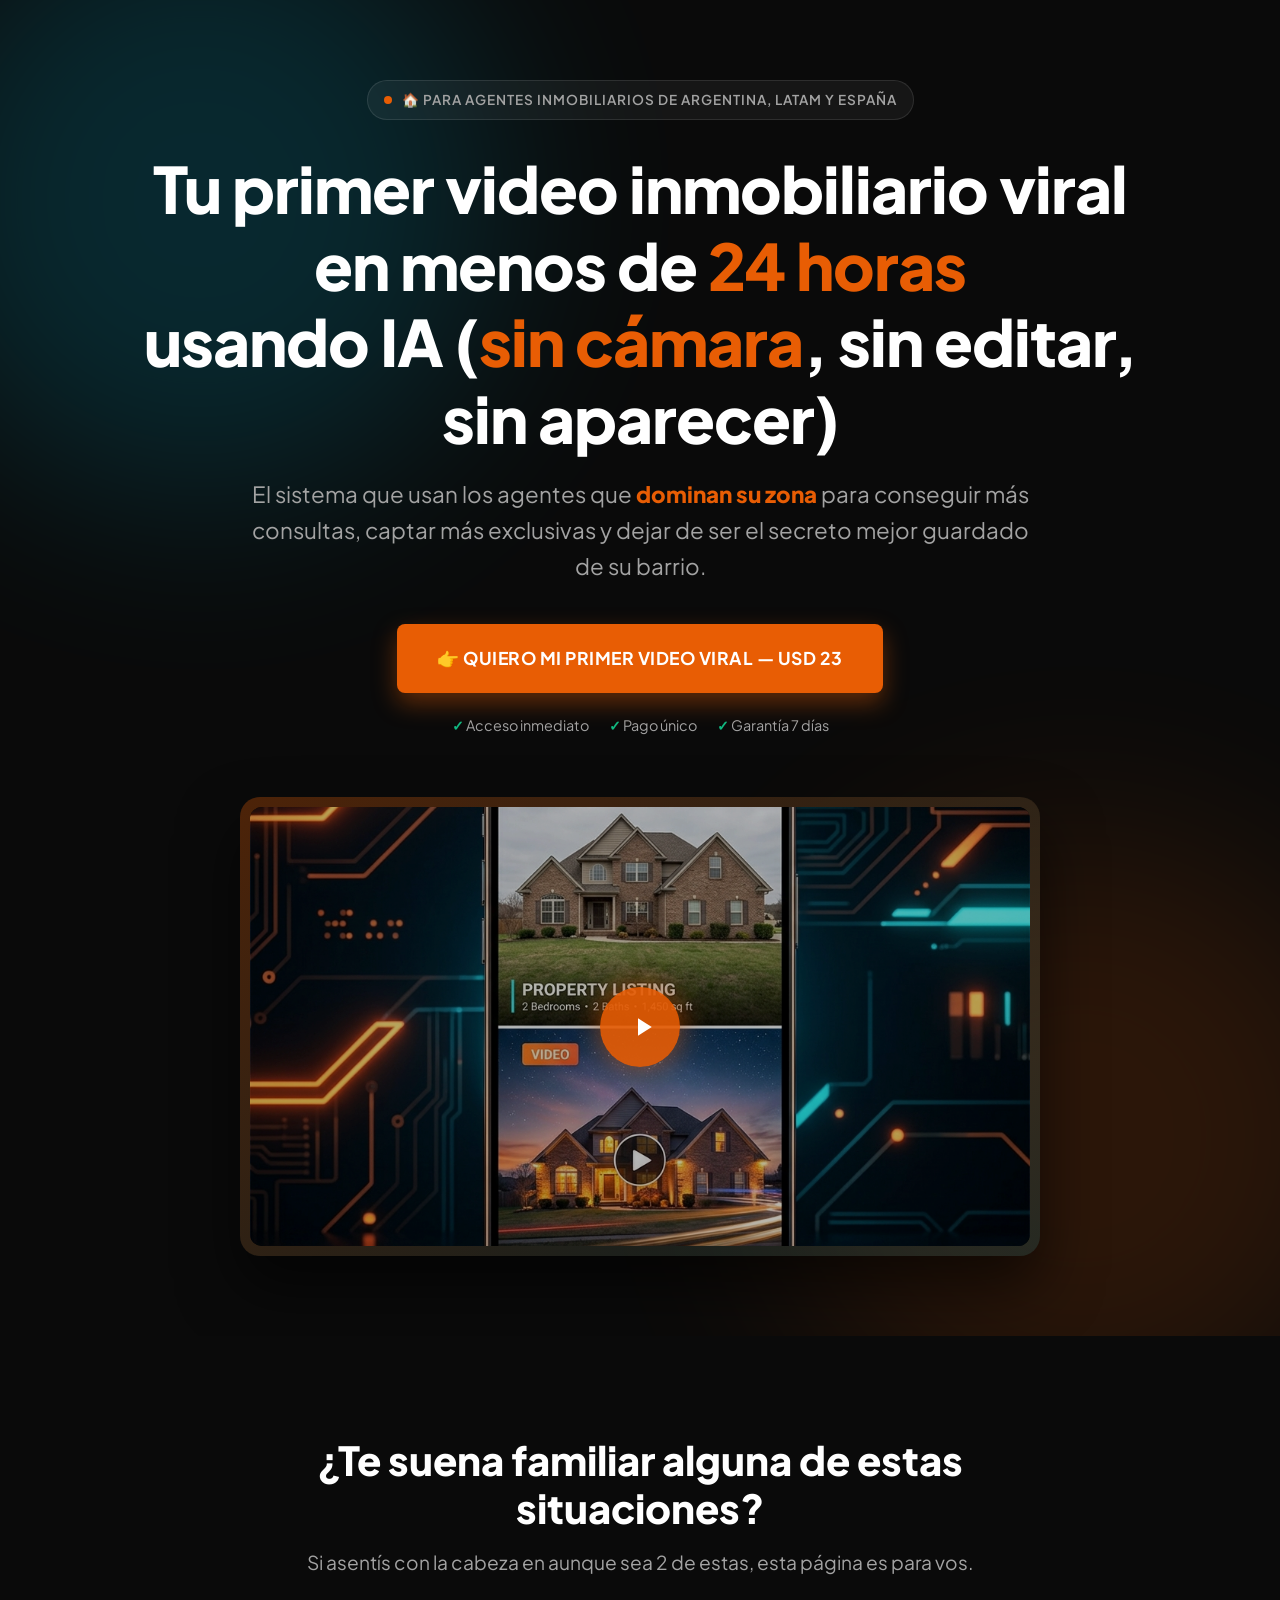
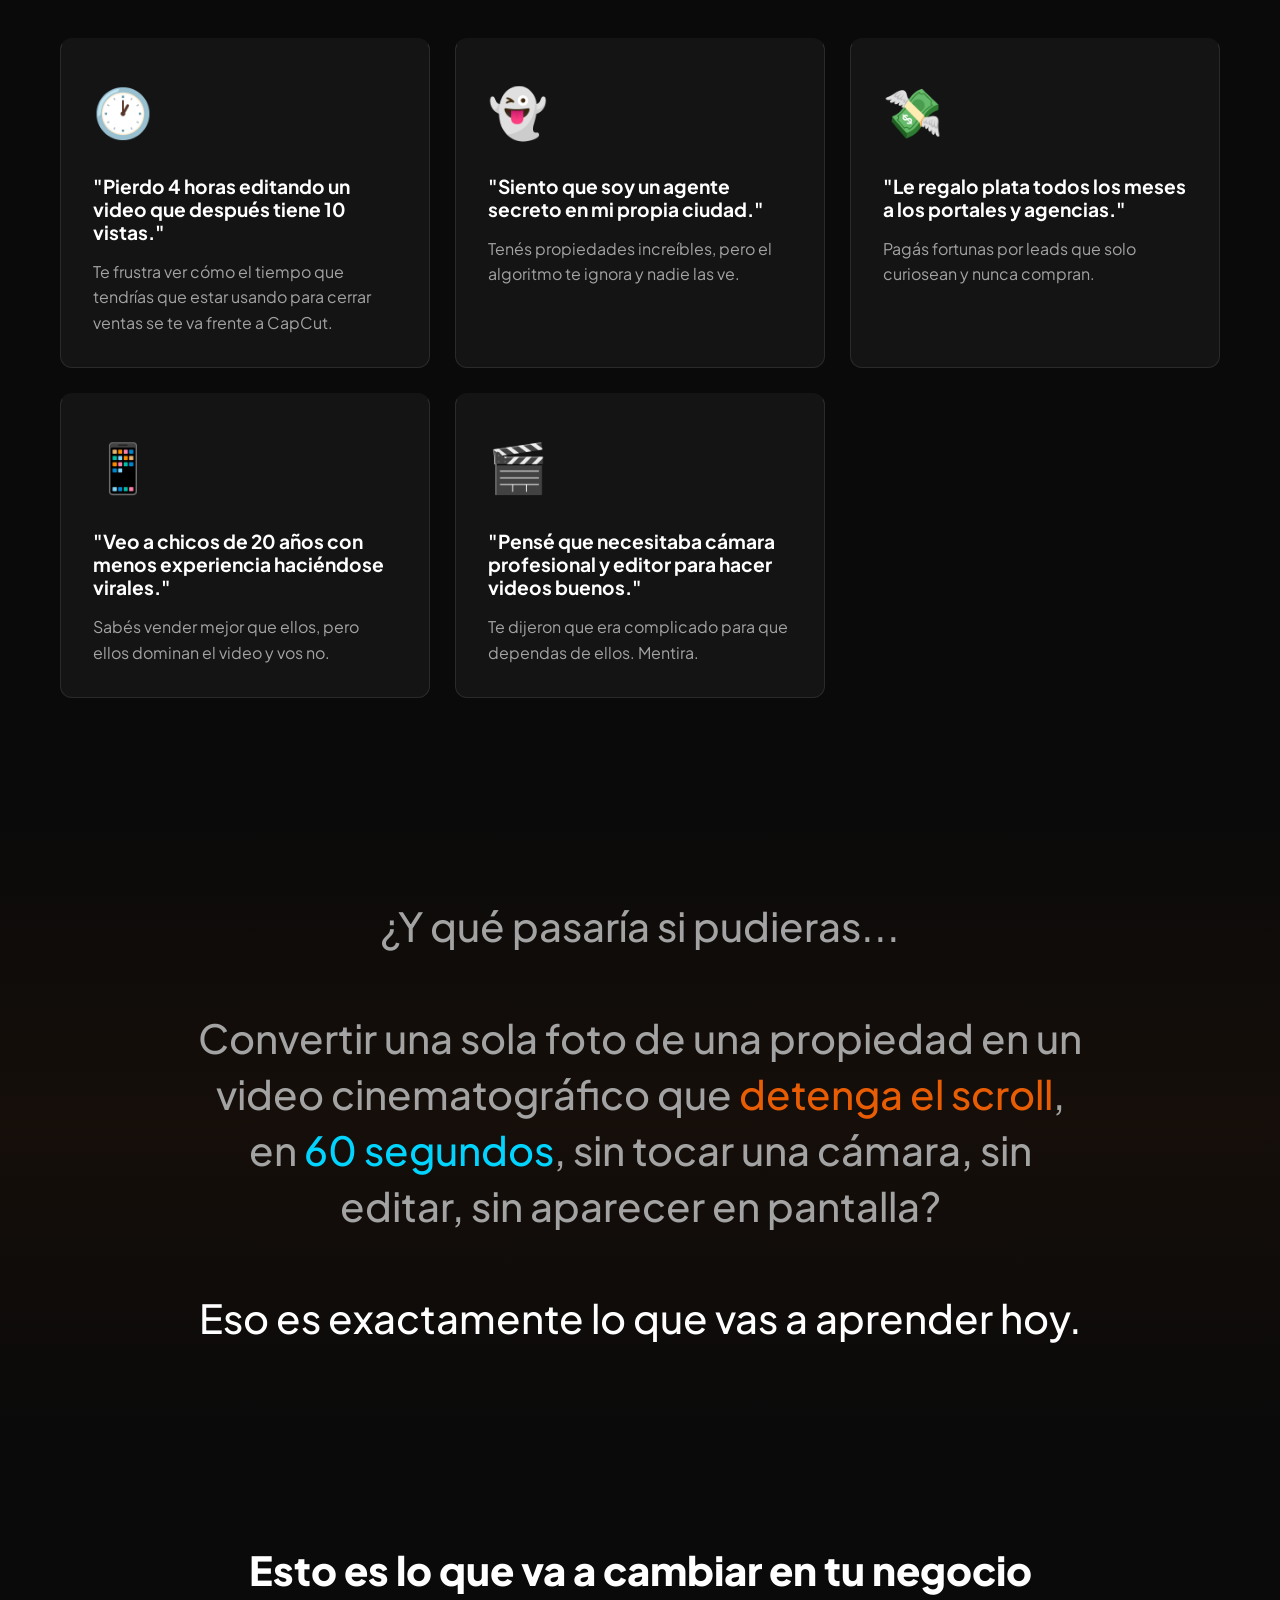
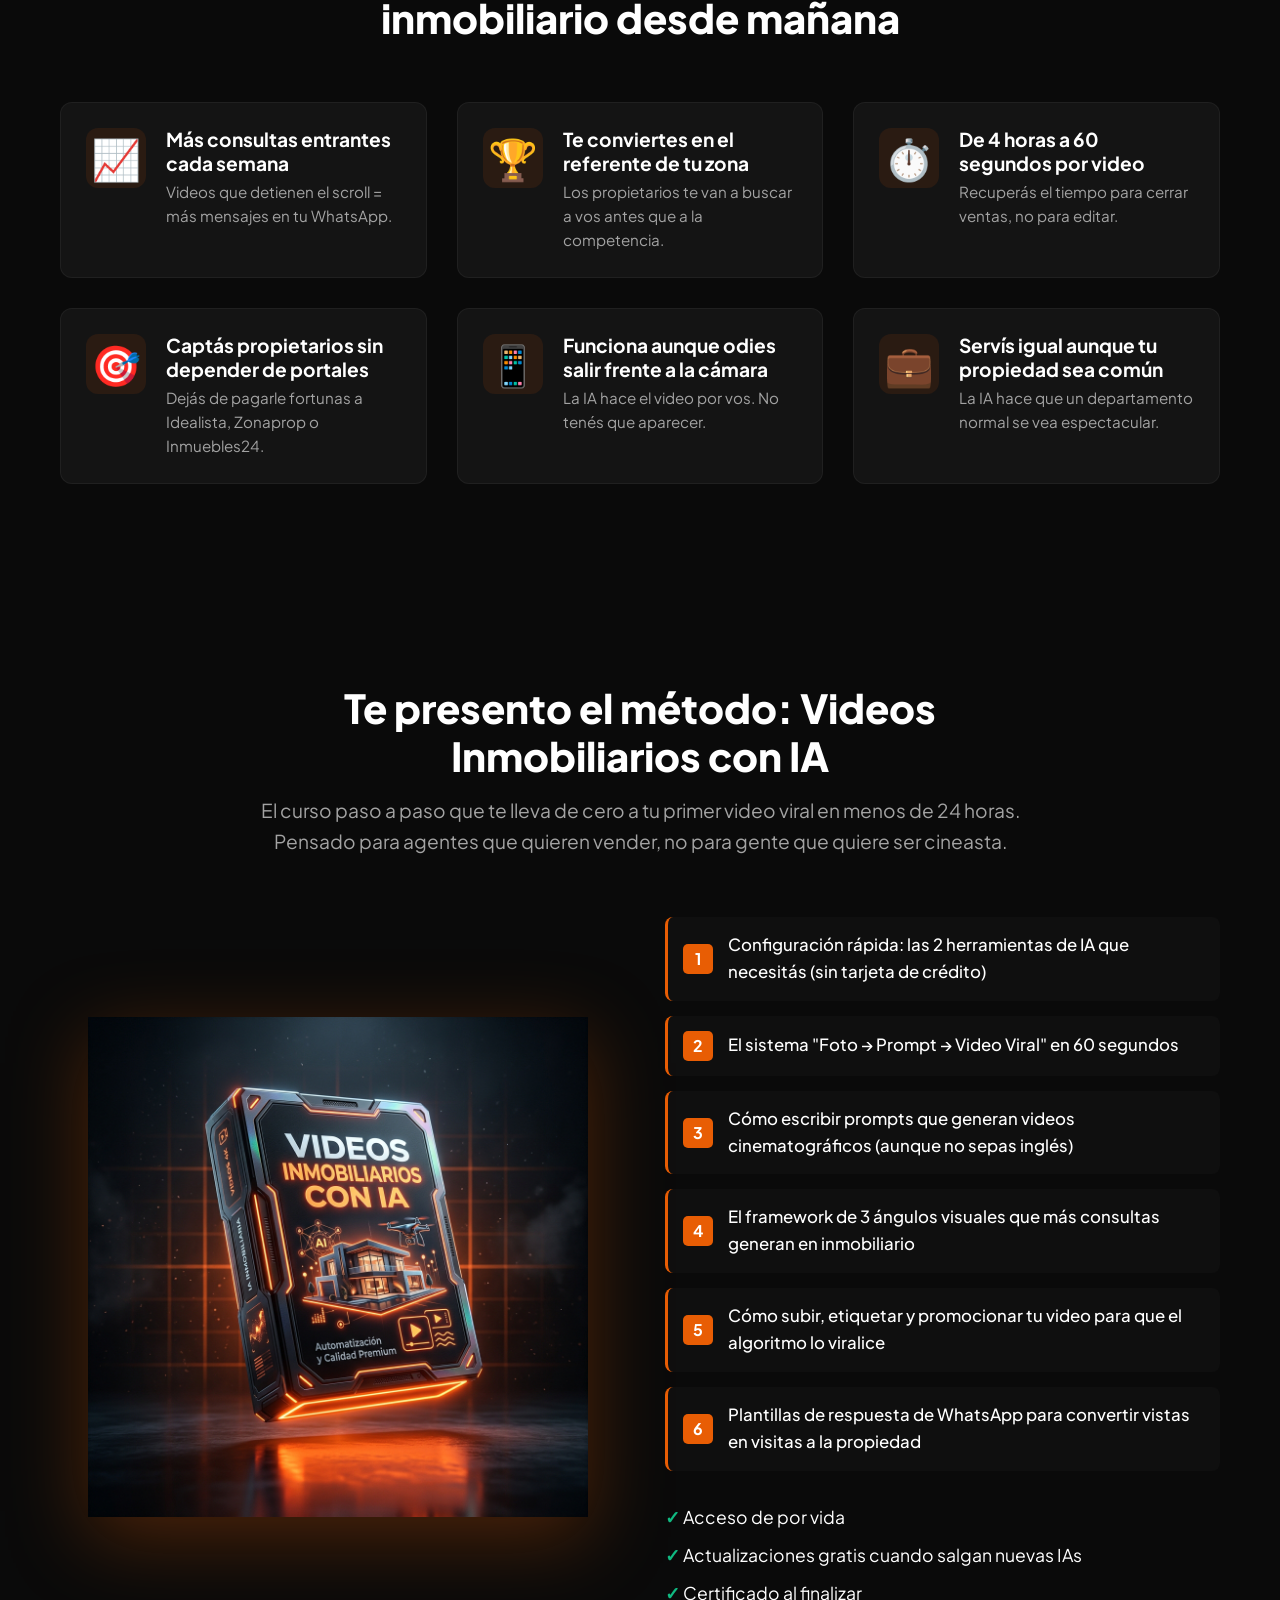
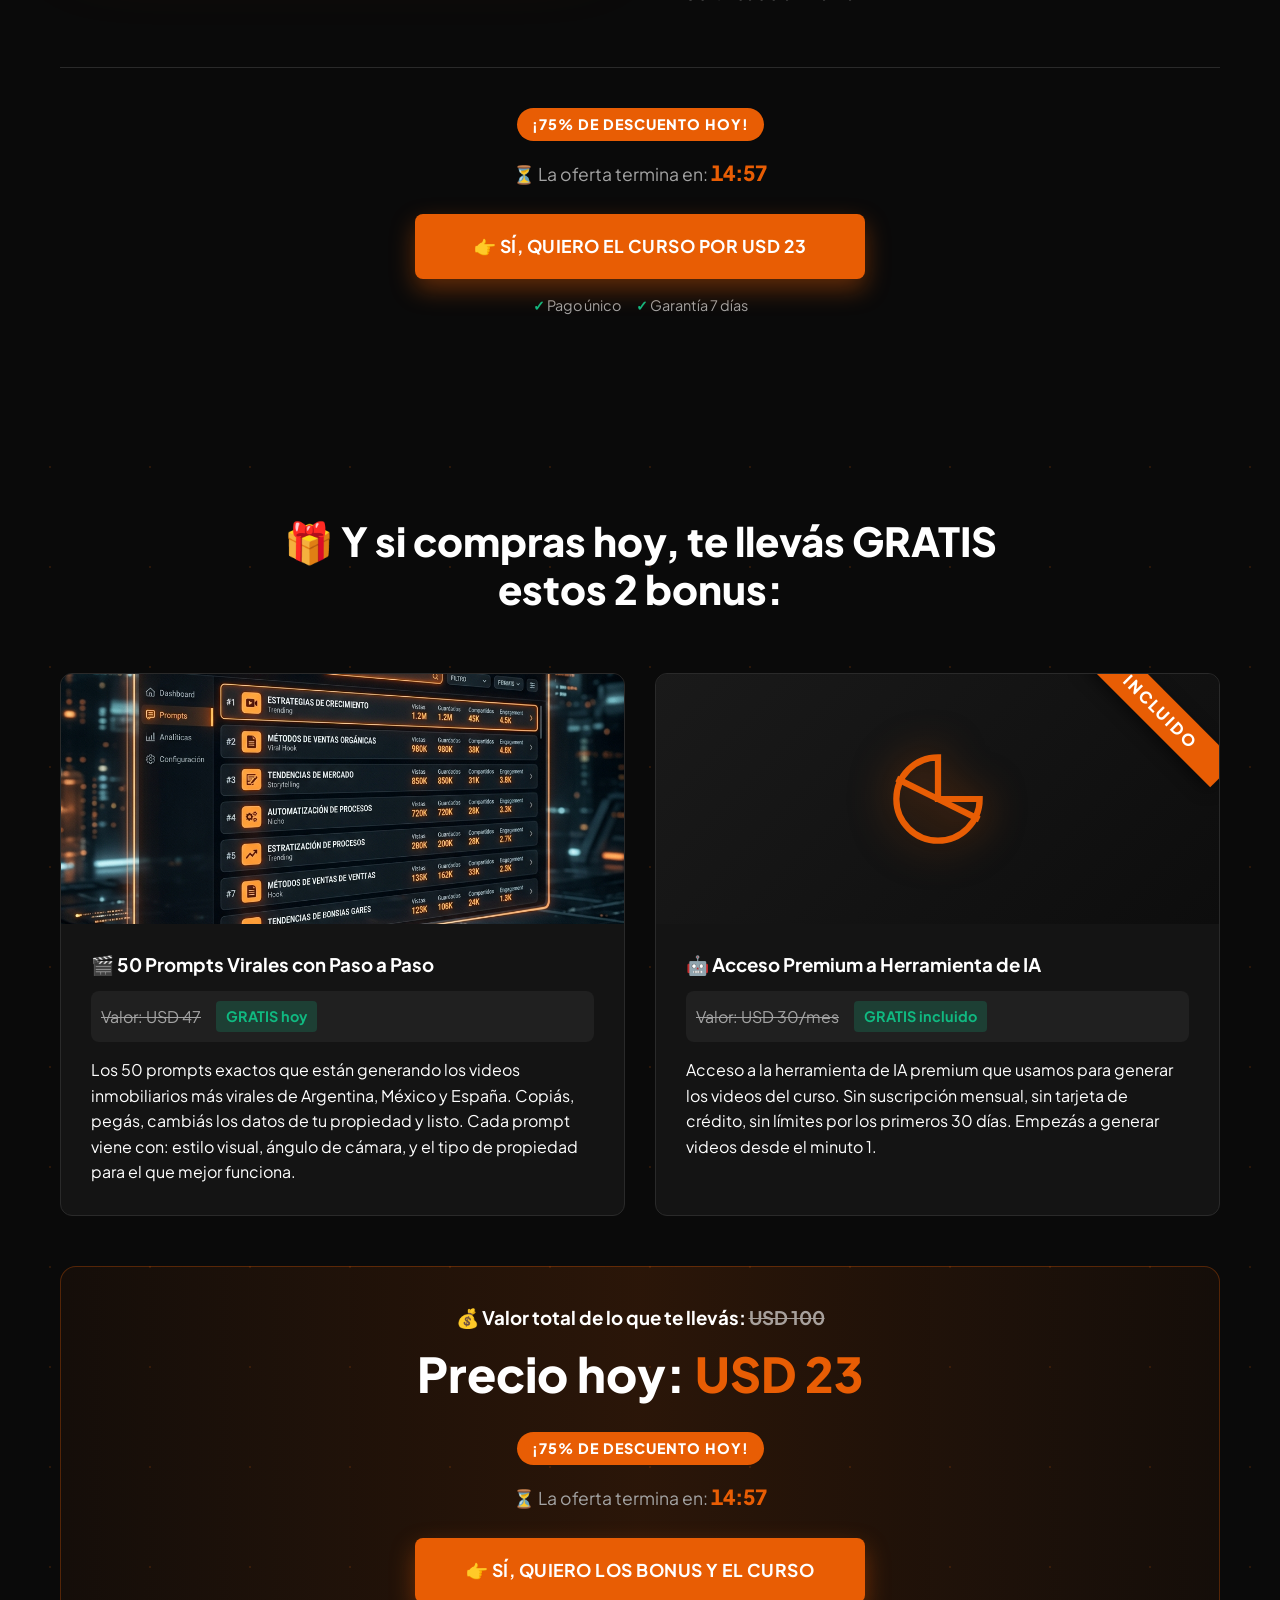
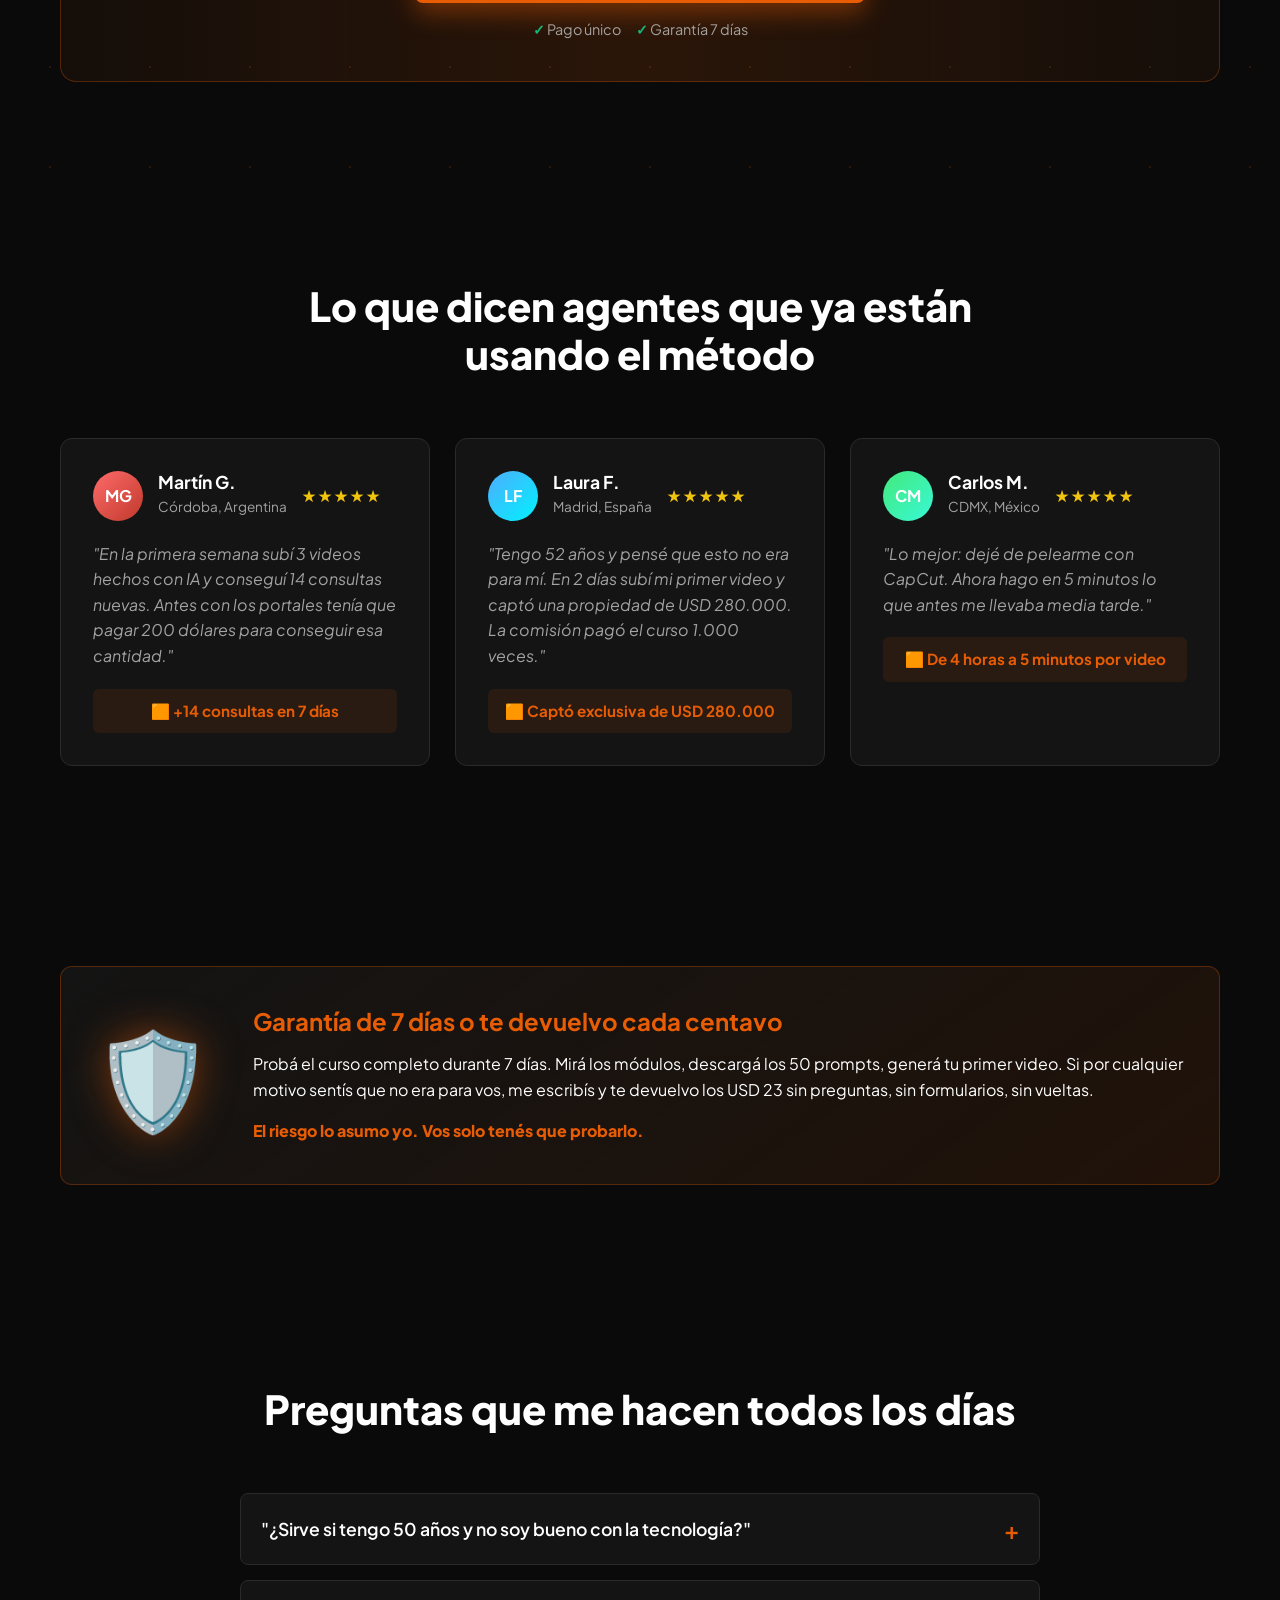
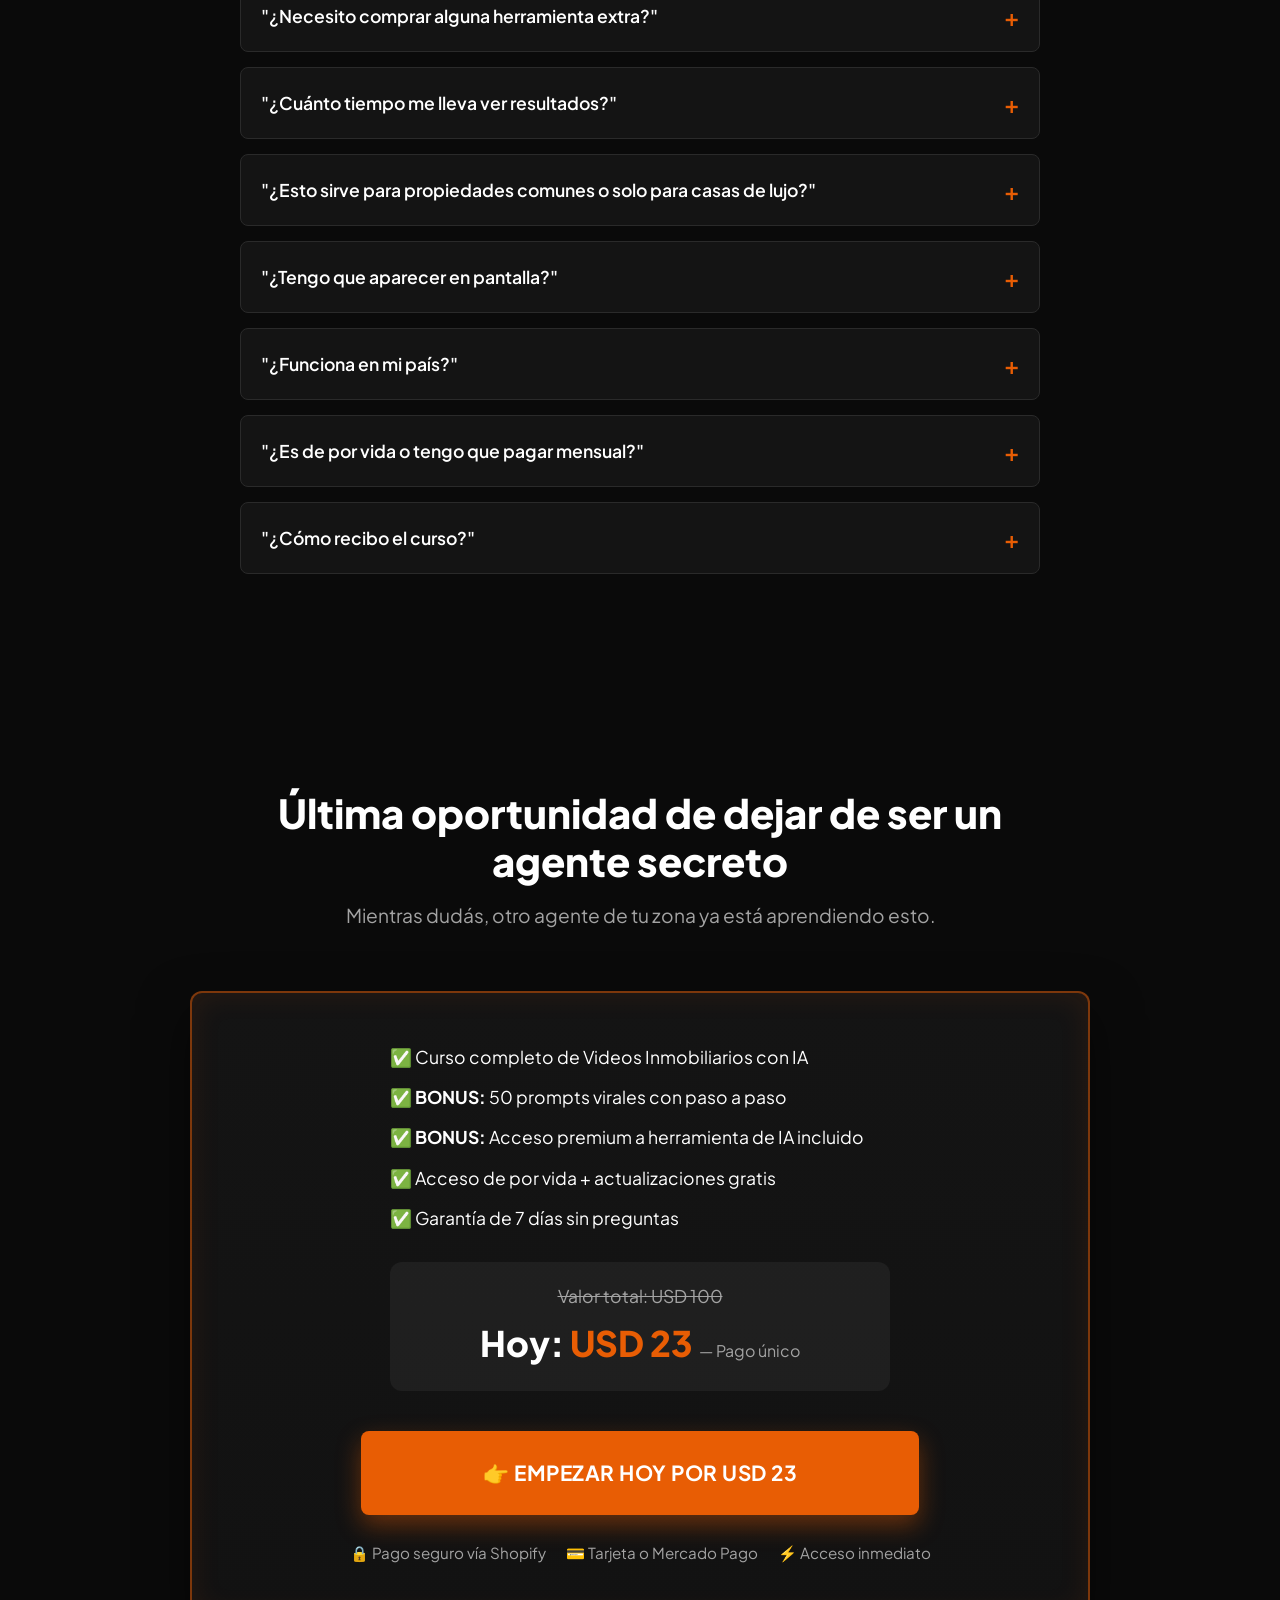
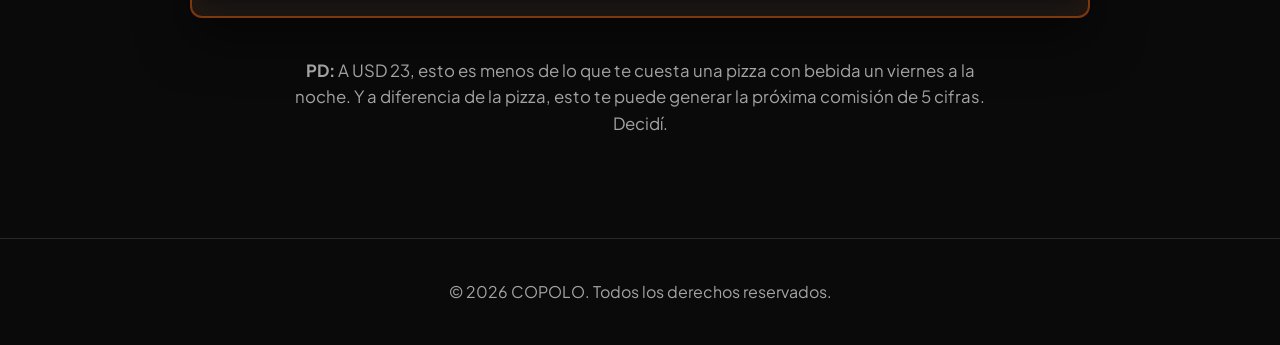
==== index.html @ 2edc18e3 "Initial commit: Landing page Curso de IA Inmobiliaria" ====
<!DOCTYPE html>
<html lang="es">
<head>
    <meta charset="UTF-8">
    <meta name="viewport" content="width=device-width, initial-scale=1.0">
    <title>Tu Primer Video Inmobiliario Viral | COPOLO</title>
    <meta name="description" content="El sistema que usan los agentes que dominan su zona para conseguir más consultas y captar más exclusivas en 24 horas.">
    <link rel="preconnect" href="https://fonts.googleapis.com">
    <link rel="preconnect" href="https://fonts.gstatic.com" crossorigin>
    <link href="https://fonts.googleapis.com/css2?family=Plus+Jakarta+Sans:wght@300;400;500;600;700;800&display=swap" rel="stylesheet">
    <link rel="stylesheet" href="styles.css">
</head>
<body>
    <!-- Real-time notifications -->
    <div id="sales-notification" class="notification hidden">
        <div class="notif-img">
            <svg viewBox="0 0 24 24" fill="none" stroke="currentColor" stroke-width="2" stroke-linecap="round" stroke-linejoin="round"><path d="M20 21v-2a4 4 0 0 0-4-4H8a4 4 0 0 0-4 4v2"></path><circle cx="12" cy="7" r="4"></circle></svg>
        </div>
        <div class="notif-content">
            <p class="notif-name"><span id="buyer-name">Juan P.</span> de <span id="buyer-location">Madrid</span></p>
            <p class="notif-action">Acaba de comprar el curso</p>
            <p class="notif-time">hace <span id="buyer-time">2</span> minutos</p>
        </div>
    </div>

    <!-- SECCIÓN 1 — HERO -->
    <section class="hero-section" id="hero">
        <div class="hero-bg-glow glow-cyan"></div>
        <div class="hero-bg-glow glow-orange"></div>
        
        <div class="container">
            <div class="hero-content">
                <div class="pre-headline fade-up">
                    <span class="live-dot"></span>
                    🏠 PARA AGENTES INMOBILIARIOS DE ARGENTINA, LATAM Y ESPAÑA
                </div>
                
                <h1 class="headline fade-up">
                    Tu primer video inmobiliario viral<br>
                    en menos de <span class="text-orange highlight">24 horas</span><br>
                    usando IA (<span class="text-orange">sin cámara</span>, sin editar, sin aparecer)
                </h1>
                
                <p class="subheadline fade-up">
                    El sistema que usan los agentes que <span class="text-orange text-bold">dominan su zona</span> para conseguir más consultas, captar más exclusivas y dejar de ser el secreto mejor guardado de su barrio.
                </p>
                
                <div class="cta-wrapper fade-up">
                    <a href="#checkout" class="btn-primary cta-pulse">
                        👉 QUIERO MI PRIMER VIDEO VIRAL — USD 23
                        <div class="btn-shine"></div>
                    </a>
                    <div class="micro-trust">
                        <div class="trust-item"><span class="check">✓</span> Acceso inmediato</div>
                        <div class="trust-item"><span class="check">✓</span> Pago único</div>
                        <div class="trust-item"><span class="check">✓</span> Garantía 7 días</div>
                    </div>
                </div>
                
                <div class="hero-media fade-up float-anim">
                    <div class="video-mockup">
                        <div class="mockup-frame">
                            <img src="hero_video.png" alt="Antes y Después con IA" class="video-img">
                            <div class="play-overlay">
                                <div class="play-btn-circle">
                                    <svg viewBox="0 0 24 24" fill="currentColor"><path d="M8 5v14l11-7z"/></svg>
                                </div>
                            </div>
                        </div>
                    </div>
                </div>
            </div>
        </div>
    </section>

    <!-- SECCIÓN 2 — DOLORES -->
    <section class="dolores-section section-padding" id="dolores">
        <div class="container">
            <div class="section-header fade-up">
                <h2>¿Te suena familiar alguna de estas situaciones?</h2>
                <p class="subtitle">Si asentís con la cabeza en aunque sea 2 de estas, esta página es para vos.</p>
            </div>
            
            <div class="dolores-grid">
                <div class="card dolor-card fade-up">
                    <div class="card-icon">🕐</div>
                    <div class="card-text">
                        <h3>"Pierdo 4 horas editando un video que después tiene 10 vistas."</h3>
                        <p>Te frustra ver cómo el tiempo que tendrías que estar usando para cerrar ventas se te va frente a CapCut.</p>
                    </div>
                </div>
                
                <div class="card dolor-card fade-up">
                    <div class="card-icon">👻</div>
                    <div class="card-text">
                        <h3>"Siento que soy un agente secreto en mi propia ciudad."</h3>
                        <p>Tenés propiedades increíbles, pero el algoritmo te ignora y nadie las ve.</p>
                    </div>
                </div>
                
                <div class="card dolor-card fade-up">
                    <div class="card-icon">💸</div>
                    <div class="card-text">
                        <h3>"Le regalo plata todos los meses a los portales y agencias."</h3>
                        <p>Pagás fortunas por leads que solo curiosean y nunca compran.</p>
                    </div>
                </div>
                
                <div class="card dolor-card fade-up">
                    <div class="card-icon">📱</div>
                    <div class="card-text">
                        <h3>"Veo a chicos de 20 años con menos experiencia haciéndose virales."</h3>
                        <p>Sabés vender mejor que ellos, pero ellos dominan el video y vos no.</p>
                    </div>
                </div>
                
                <div class="card dolor-card fade-up">
                    <div class="card-icon">🎬</div>
                    <div class="card-text">
                        <h3>"Pensé que necesitaba cámara profesional y editor para hacer videos buenos."</h3>
                        <p>Te dijeron que era complicado para que dependas de ellos. Mentira.</p>
                    </div>
                </div>
            </div>
        </div>
    </section>

    <!-- SECCIÓN 3 — TRANSICIÓN -->
    <section class="transicion-section section-padding" id="transicion">
        <div class="container">
            <div class="transicion-content fade-up">
                <h2 class="giant-text">
                    ¿Y qué pasaría si pudieras...<br><br>
                    Convertir una sola foto de una propiedad en un video cinematográfico que <span class="text-orange">detenga el scroll</span>, en <span class="text-cyan">60 segundos</span>, sin tocar una cámara, sin editar, sin aparecer en pantalla?<br><br>
                    <span class="text-white">Eso es exactamente lo que vas a aprender hoy.</span>
                </h2>
            </div>
        </div>
    </section>

    <!-- SECCIÓN 4 — BENEFICIOS -->
    <section class="beneficios-section section-padding" id="beneficios">
        <div class="container">
            <div class="section-header fade-up">
                <h2>Esto es lo que va a cambiar en tu negocio inmobiliario desde mañana</h2>
            </div>
            
            <div class="beneficios-grid">
                <div class="beneficio-item fade-up">
                    <div class="b-icon">📈</div>
                    <div class="b-text">
                        <h4>Más consultas entrantes cada semana</h4>
                        <p>Videos que detienen el scroll = más mensajes en tu WhatsApp.</p>
                    </div>
                </div>
                
                <div class="beneficio-item fade-up">
                    <div class="b-icon">🏆</div>
                    <div class="b-text">
                        <h4>Te conviertes en el referente de tu zona</h4>
                        <p>Los propietarios te van a buscar a vos antes que a la competencia.</p>
                    </div>
                </div>
                
                <div class="beneficio-item fade-up">
                    <div class="b-icon">⏱️</div>
                    <div class="b-text">
                        <h4>De 4 horas a 60 segundos por video</h4>
                        <p>Recuperás el tiempo para cerrar ventas, no para editar.</p>
                    </div>
                </div>
                
                <div class="beneficio-item fade-up">
                    <div class="b-icon">🎯</div>
                    <div class="b-text">
                        <h4>Captás propietarios sin depender de portales</h4>
                        <p>Dejás de pagarle fortunas a Idealista, Zonaprop o Inmuebles24.</p>
                    </div>
                </div>
                
                <div class="beneficio-item fade-up">
                    <div class="b-icon">📱</div>
                    <div class="b-text">
                        <h4>Funciona aunque odies salir frente a la cámara</h4>
                        <p>La IA hace el video por vos. No tenés que aparecer.</p>
                    </div>
                </div>
                
                <div class="beneficio-item fade-up">
                    <div class="b-icon">💼</div>
                    <div class="b-text">
                        <h4>Servís igual aunque tu propiedad sea común</h4>
                        <p>La IA hace que un departamento normal se vea espectacular.</p>
                    </div>
                </div>
            </div>
        </div>
    </section>

    <!-- SECCIÓN 5 — PRESENTACIÓN -->
    <section class="producto-section section-padding" id="producto">
        <div class="container">
            <div class="section-header fade-up">
                <h2>Te presento el método: Videos Inmobiliarios con IA</h2>
                <p class="subtitle">El curso paso a paso que te lleva de cero a tu primer video viral en menos de 24 horas. Pensado para agentes que quieren vender, no para gente que quiere ser cineasta.</p>
            </div>
            
            <div class="producto-layout">
                <div class="producto-mockup float-anim fade-up">
                    <img src="course_box.png" alt="Curso de Videos Inmobiliarios con IA" class="box-3d">
                </div>
                
                <div class="producto-modulos fade-up">
                    <div class="modulo-item">
                        <div class="m-num">1</div>
                        <div class="m-text">Configuración rápida: las 2 herramientas de IA que necesitás (sin tarjeta de crédito)</div>
                    </div>
                    <div class="modulo-item">
                        <div class="m-num">2</div>
                        <div class="m-text">El sistema "Foto → Prompt → Video Viral" en 60 segundos</div>
                    </div>
                    <div class="modulo-item">
                        <div class="m-num">3</div>
                        <div class="m-text">Cómo escribir prompts que generan videos cinematográficos (aunque no sepas inglés)</div>
                    </div>
                    <div class="modulo-item">
                        <div class="m-num">4</div>
                        <div class="m-text">El framework de 3 ángulos visuales que más consultas generan en inmobiliario</div>
                    </div>
                    <div class="modulo-item">
                        <div class="m-num">5</div>
                        <div class="m-text">Cómo subir, etiquetar y promocionar tu video para que el algoritmo lo viralice</div>
                    </div>
                    <div class="modulo-item">
                        <div class="m-num">6</div>
                        <div class="m-text">Plantillas de respuesta de WhatsApp para convertir vistas en visitas a la propiedad</div>
                    </div>
                    
                    <div class="bullet-list mt-4">
                        <div class="bullet"><span class="check">✓</span> Acceso de por vida</div>
                        <div class="bullet"><span class="check">✓</span> Actualizaciones gratis cuando salgan nuevas IAs</div>
                        <div class="bullet"><span class="check">✓</span> Certificado al finalizar</div>
                    </div>
                </div>
            </div>
            
            <div class="urgency-cta-wrapper fade-up mt-4 text-center" style="margin-top: 50px; padding-top: 40px; border-top: 1px solid var(--border-color);">
                <div class="discount-badge" style="display: inline-block; background: var(--accent-orange); color: white; padding: 5px 15px; border-radius: 20px; font-weight: 800; font-size: 0.9rem; margin-bottom: 15px; letter-spacing: 1px;">¡75% DE DESCUENTO HOY!</div>
                <div class="countdown-timer" style="margin-bottom: 25px; color: var(--text-secondary); font-size: 1.1rem;">
                    <span>⏳ La oferta termina en: </span>
                    <span class="timer-display text-orange" style="font-weight: 800; font-variant-numeric: tabular-nums; font-size: 1.3rem;">14:59</span>
                </div>
                <a href="#checkout" class="btn-primary cta-pulse" style="width: 100%; max-width: 450px; margin: 0 auto; display: block; font-size: 1.1rem; padding: 18px 20px;">
                    👉 SÍ, QUIERO EL CURSO POR USD 23
                    <div class="btn-shine"></div>
                </a>
                <div class="micro-trust" style="display: flex; gap: 15px; margin-top: 15px; justify-content: center; font-size: 0.9rem; color: var(--text-secondary);">
                    <div class="trust-item"><span class="check">✓</span> Pago único</div>
                    <div class="trust-item"><span class="check">✓</span> Garantía 7 días</div>
                </div>
            </div>
        </div>
    </section>

    <!-- SECCIÓN 6 — BONUS -->
    <section class="bonus-section section-padding" id="bonus">
        <div class="container">
            <div class="section-header fade-up">
                <h2>🎁 Y si compras hoy, te llevás GRATIS estos 2 bonus:</h2>
            </div>
            
            <div class="bonus-grid">
                <div class="card bonus-card fade-up">
                    <div class="bonus-img">
                        <img src="bonus_prompts.png" alt="50 Prompts Virales">
                    </div>
                    <div class="bonus-content">
                        <h3>🎬 50 Prompts Virales con Paso a Paso</h3>
                        <div class="price-tag">
                            <span class="old-price">Valor: USD 47</span>
                            <span class="free-badge">GRATIS hoy</span>
                        </div>
                        <p>Los 50 prompts exactos que están generando los videos inmobiliarios más virales de Argentina, México y España. Copiás, pegás, cambiás los datos de tu propiedad y listo. Cada prompt viene con: estilo visual, ángulo de cámara, y el tipo de propiedad para el que mejor funciona.</p>
                    </div>
                </div>
                
                <div class="card bonus-card fade-up" style="animation-delay: 0.2s;">
                    <div class="bonus-img flex-center bg-dark-gradient">
                        <div class="ai-logo-mockup">
                            <svg viewBox="0 0 24 24" fill="none" stroke="currentColor" stroke-width="1.5"><path d="M12 2a10 10 0 1 0 10 10H12V2z"></path><path d="M12 12 2.1 7.1"></path><path d="m12 12 9.9 4.9"></path></svg>
                        </div>
                        <div class="sello-gratis">INCLUIDO</div>
                    </div>
                    <div class="bonus-content">
                        <h3>🤖 Acceso Premium a Herramienta de IA</h3>
                        <div class="price-tag">
                            <span class="old-price">Valor: USD 30/mes</span>
                            <span class="free-badge">GRATIS incluido</span>
                        </div>
                        <p>Acceso a la herramienta de IA premium que usamos para generar los videos del curso. Sin suscripción mensual, sin tarjeta de crédito, sin límites por los primeros 30 días. Empezás a generar videos desde el minuto 1.</p>
                    </div>
                </div>
            </div>
            
            <div class="bonus-summary fade-up">
                <h3>💰 Valor total de lo que te llevás: <span class="strike">USD 100</span></h3>
                <h2 class="price-today">Precio hoy: <span class="text-orange">USD 23</span></h2>
                
                <div class="urgency-cta-wrapper mt-4 text-center" style="margin-top: 30px;">
                    <div class="discount-badge" style="display: inline-block; background: var(--accent-orange); color: white; padding: 5px 15px; border-radius: 20px; font-weight: 800; font-size: 0.9rem; margin-bottom: 15px; letter-spacing: 1px;">¡75% DE DESCUENTO HOY!</div>
                    <div class="countdown-timer" style="margin-bottom: 25px; color: var(--text-secondary); font-size: 1.1rem;">
                        <span>⏳ La oferta termina en: </span>
                        <span class="timer-display text-orange" style="font-weight: 800; font-variant-numeric: tabular-nums; font-size: 1.3rem;">14:59</span>
                    </div>
                    <a href="#checkout" class="btn-primary cta-pulse" style="width: 100%; max-width: 450px; margin: 0 auto; display: block; font-size: 1.1rem; padding: 18px 20px;">
                        👉 SÍ, QUIERO LOS BONUS Y EL CURSO
                        <div class="btn-shine"></div>
                    </a>
                    <div class="micro-trust" style="display: flex; gap: 15px; margin-top: 15px; justify-content: center; font-size: 0.9rem; color: var(--text-secondary);">
                        <div class="trust-item"><span class="check">✓</span> Pago único</div>
                        <div class="trust-item"><span class="check">✓</span> Garantía 7 días</div>
                    </div>
                </div>
            </div>
        </div>
    </section>

    <!-- SECCIÓN 7 — TESTIMONIOS -->
    <section class="testimonios-section section-padding" id="testimonios">
        <div class="container">
            <div class="section-header fade-up">
                <h2>Lo que dicen agentes que ya están usando el método</h2>
            </div>
            
            <div class="testimonio-grid">
                <div class="card testimonio-card fade-up">
                    <div class="t-header">
                        <div class="t-avatar bg-gradient-1">MG</div>
                        <div class="t-info">
                            <h4>Martín G.</h4>
                            <span>Córdoba, Argentina</span>
                        </div>
                        <div class="t-stars">★★★★★</div>
                    </div>
                    <p class="t-quote">"En la primera semana subí 3 videos hechos con IA y conseguí 14 consultas nuevas. Antes con los portales tenía que pagar 200 dólares para conseguir esa cantidad."</p>
                    <div class="t-result">🟧 +14 consultas en 7 días</div>
                </div>
                
                <div class="card testimonio-card fade-up">
                    <div class="t-header">
                        <div class="t-avatar bg-gradient-2">LF</div>
                        <div class="t-info">
                            <h4>Laura F.</h4>
                            <span>Madrid, España</span>
                        </div>
                        <div class="t-stars">★★★★★</div>
                    </div>
                    <p class="t-quote">"Tengo 52 años y pensé que esto no era para mí. En 2 días subí mi primer video y captó una propiedad de USD 280.000. La comisión pagó el curso 1.000 veces."</p>
                    <div class="t-result">🟧 Captó exclusiva de USD 280.000</div>
                </div>
                
                <div class="card testimonio-card fade-up">
                    <div class="t-header">
                        <div class="t-avatar bg-gradient-3">CM</div>
                        <div class="t-info">
                            <h4>Carlos M.</h4>
                            <span>CDMX, México</span>
                        </div>
                        <div class="t-stars">★★★★★</div>
                    </div>
                    <p class="t-quote">"Lo mejor: dejé de pelearme con CapCut. Ahora hago en 5 minutos lo que antes me llevaba media tarde."</p>
                    <div class="t-result">🟧 De 4 horas a 5 minutos por video</div>
                </div>
            </div>
        </div>
    </section>

    <!-- SECCIÓN 8 — GARANTÍA -->
    <section class="garantia-section section-padding" id="garantia">
        <div class="container">
            <div class="card garantia-card fade-up">
                <div class="g-icon float-anim">🛡️</div>
                <div class="g-content">
                    <h2>Garantía de 7 días o te devuelvo cada centavo</h2>
                    <p>Probá el curso completo durante 7 días. Mirá los módulos, descargá los 50 prompts, generá tu primer video. Si por cualquier motivo sentís que no era para vos, me escribís y te devuelvo los USD 23 sin preguntas, sin formularios, sin vueltas.</p>
                    <p class="text-orange text-bold mt-2">El riesgo lo asumo yo. Vos solo tenés que probarlo.</p>
                </div>
            </div>
        </div>
    </section>

    <!-- SECCIÓN 9 — FAQ -->
    <section class="faq-section section-padding" id="faq">
        <div class="container">
            <div class="section-header fade-up">
                <h2>Preguntas que me hacen todos los días</h2>
            </div>
            
            <div class="faq-accordion fade-up">
                <div class="faq-item">
                    <button class="faq-btn">"¿Sirve si tengo 50 años y no soy bueno con la tecnología?" <span class="icon">+</span></button>
                    <div class="faq-content">
                        <p>Sí. Si sabés mandar un mensaje por WhatsApp, sabés usar este método. El curso está diseñado específicamente para agentes que NO son nativos digitales. Todo es paso a paso, con video, y los prompts son copiar y pegar.</p>
                    </div>
                </div>
                <div class="faq-item">
                    <button class="faq-btn">"¿Necesito comprar alguna herramienta extra?" <span class="icon">+</span></button>
                    <div class="faq-content">
                        <p>No. El acceso premium a la herramienta de IA viene incluido como bonus. No necesitás cámara, editor, software de pago ni nada más.</p>
                    </div>
                </div>
                <div class="faq-item">
                    <button class="faq-btn">"¿Cuánto tiempo me lleva ver resultados?" <span class="icon">+</span></button>
                    <div class="faq-content">
                        <p>Tu primer video lo tenés listo en menos de 24 horas (de hecho, en 60 segundos una vez que sigas el sistema). Las consultas empiezan a llegar cuando lo subís bien etiquetado, lo que enseñamos en el módulo 5.</p>
                    </div>
                </div>
                <div class="faq-item">
                    <button class="faq-btn">"¿Esto sirve para propiedades comunes o solo para casas de lujo?" <span class="icon">+</span></button>
                    <div class="faq-content">
                        <p>Funciona MEJOR con propiedades comunes. La IA es justamente la herramienta que hace que un departamento estándar se vea espectacular. Si tu casa ya es una mansión, casi no la necesitás.</p>
                    </div>
                </div>
                <div class="faq-item">
                    <button class="faq-btn">"¿Tengo que aparecer en pantalla?" <span class="icon">+</span></button>
                    <div class="faq-content">
                        <p>No. La IA genera el video sin que vos aparezcas. Ideal si te da vergüenza la cámara o no querés mostrarte.</p>
                    </div>
                </div>
                <div class="faq-item">
                    <button class="faq-btn">"¿Funciona en mi país?" <span class="icon">+</span></button>
                    <div class="faq-content">
                        <p>Sí. El curso está validado en Argentina, México, Colombia, España y Chile. La IA y los prompts son universales.</p>
                    </div>
                </div>
                <div class="faq-item">
                    <button class="faq-btn">"¿Es de por vida o tengo que pagar mensual?" <span class="icon">+</span></button>
                    <div class="faq-content">
                        <p>Pago único de USD 23. De por vida. Sin suscripciones, sin renovaciones, sin sorpresas.</p>
                    </div>
                </div>
                <div class="faq-item">
                    <button class="faq-btn">"¿Cómo recibo el curso?" <span class="icon">+</span></button>
                    <div class="faq-content">
                        <p>Apenas pagás, te llega un mail con el acceso a la plataforma. Entrás y empezás. Demora menos de 2 minutos.</p>
                    </div>
                </div>
            </div>
        </div>
    </section>

    <!-- SECCIÓN 10 — CTA FINAL -->
    <section class="cta-final-section section-padding" id="checkout">
        <div class="container">
            <div class="section-header fade-up">
                <h2>Última oportunidad de dejar de ser un agente secreto</h2>
                <p class="subtitle">Mientras dudás, otro agente de tu zona ya está aprendiendo esto.</p>
            </div>
            
            <div class="card checkout-card fade-up">
                <div class="checkout-recap">
                    <ul>
                        <li><span class="check">✅</span> Curso completo de Videos Inmobiliarios con IA</li>
                        <li><span class="check">✅</span> <b>BONUS:</b> 50 prompts virales con paso a paso</li>
                        <li><span class="check">✅</span> <b>BONUS:</b> Acceso premium a herramienta de IA incluido</li>
                        <li><span class="check">✅</span> Acceso de por vida + actualizaciones gratis</li>
                        <li><span class="check">✅</span> Garantía de 7 días sin preguntas</li>
                    </ul>
                    <div class="price-box">
                        <div class="val-total">Valor total: USD 100</div>
                        <div class="val-hoy">Hoy: <span class="text-orange">USD 23</span> <span class="small-text">— Pago único</span></div>
                    </div>
                </div>
                
                <div class="checkout-action">
                    <a href="https://shopify.com/checkout/..." class="btn-primary btn-giant cta-pulse">
                        👉 EMPEZAR HOY POR USD 23
                        <div class="btn-shine"></div>
                    </a>
                    
                    <div class="trust-signals">
                        <span>🔒 Pago seguro vía Shopify</span>
                        <span>💳 Tarjeta o Mercado Pago</span>
                        <span>⚡ Acceso inmediato</span>
                    </div>
                </div>
            </div>
            
            <div class="posdata fade-up text-center mt-4">
                <p><b>PD:</b> A USD 23, esto es menos de lo que te cuesta una pizza con bebida un viernes a la noche. Y a diferencia de la pizza, esto te puede generar la próxima comisión de 5 cifras. Decidí.</p>
            </div>
        </div>
    </section>

    <footer>
        <div class="container text-center">
            <p>&copy; 2026 COPOLO. Todos los derechos reservados.</p>
        </div>
    </footer>

    <script src="main.js"></script>
</body>
</html>
---- styles.css ----
:root {
    --bg-primary: #0a0a0a;
    --bg-secondary: #141414;
    --border-color: #2a2a2a;
    --accent-orange: #e85d04;
    --accent-orange-hover: #ff6b1a;
    --accent-cyan: #00D4FF;
    --text-primary: #ffffff;
    --text-secondary: #a3a3a3;
    --success-green: #10b981;
    --font-main: 'Plus Jakarta Sans', sans-serif;
}

* {
    margin: 0;
    padding: 0;
    box-sizing: border-box;
}

html {
    scroll-behavior: smooth;
    font-size: 16px;
}

body {
    background-color: var(--bg-primary);
    color: var(--text-primary);
    font-family: var(--font-main);
    line-height: 1.6;
    overflow-x: hidden;
}

/* UTILIDADES Y TEXTO */
.container {
    max-width: 1200px;
    margin: 0 auto;
    padding: 0 20px;
    position: relative;
    z-index: 10;
}

.section-padding {
    padding: 100px 0;
}

.text-orange { color: var(--accent-orange); }
.text-cyan { color: var(--accent-cyan); }
.text-white { color: var(--text-primary); }
.text-bold { font-weight: 800; }
.text-center { text-align: center; }
.mt-2 { margin-top: 1rem; }
.mt-4 { margin-top: 2rem; }
.check { color: var(--success-green); font-weight: bold; }
.strike { text-decoration: line-through; opacity: 0.6; }

h1, h2, h3, h4 {
    line-height: 1.2;
    margin-bottom: 15px;
}

.section-header {
    text-align: center;
    margin-bottom: 60px;
    max-width: 800px;
    margin-left: auto;
    margin-right: auto;
}

.section-header h2 {
    font-size: 2.5rem;
    font-weight: 800;
}

.subtitle {
    color: var(--text-secondary);
    font-size: 1.2rem;
}

/* ANIMACIONES */
@keyframes float {
    0% { transform: translateY(0px); }
    50% { transform: translateY(-15px); }
    100% { transform: translateY(0px); }
}

.float-anim {
    animation: float 6s ease-in-out infinite;
}

@keyframes pulse {
    0% { transform: scale(0.95); box-shadow: 0 0 0 0 rgba(232, 93, 4, 0.7); }
    70% { transform: scale(1); box-shadow: 0 0 0 15px rgba(232, 93, 4, 0); }
    100% { transform: scale(0.95); box-shadow: 0 0 0 0 rgba(232, 93, 4, 0); }
}

.cta-pulse {
    animation: pulse 2.5s infinite;
}

@keyframes shine {
    0% { left: -100%; }
    20% { left: 100%; }
    100% { left: 100%; }
}

@keyframes fadeUp {
    from { opacity: 0; transform: translateY(30px); }
    to { opacity: 1; transform: translateY(0); }
}

.fade-up {
    opacity: 0; /* JS will handle showing */
    transform: translateY(30px);
    transition: opacity 0.8s ease-out, transform 0.8s ease-out;
}

.fade-up.visible {
    opacity: 1;
    transform: translateY(0);
}

@keyframes liveDot {
    0% { opacity: 0.3; transform: scale(0.8); }
    50% { opacity: 1; transform: scale(1.2); }
    100% { opacity: 0.3; transform: scale(0.8); }
}

/* BOTONES */
.btn-primary {
    display: inline-block;
    background-color: var(--accent-orange);
    color: white;
    padding: 20px 40px;
    border-radius: 8px;
    font-size: 1.1rem;
    font-weight: 700;
    text-transform: uppercase;
    letter-spacing: 0.5px;
    text-decoration: none;
    box-shadow: 0 10px 25px rgba(232, 93, 4, 0.4);
    transition: all 0.3s ease;
    position: relative;
    overflow: hidden;
    text-align: center;
    border: none;
    cursor: pointer;
}

.btn-primary:hover {
    background-color: var(--accent-orange-hover);
    transform: translateY(-3px) scale(1.02);
    box-shadow: 0 15px 35px rgba(232, 93, 4, 0.6);
}

.btn-giant {
    width: 70%;
    height: auto;
    padding: 25px 40px;
    font-size: 1.3rem;
}

.btn-shine {
    position: absolute;
    top: 0;
    left: -100%;
    width: 50%;
    height: 100%;
    background: linear-gradient(to right, rgba(255,255,255,0) 0%, rgba(255,255,255,0.3) 50%, rgba(255,255,255,0) 100%);
    transform: skewX(-25deg);
    animation: shine 4s infinite;
}

/* CARDS GENERICAS */
.card {
    background-color: var(--bg-secondary);
    border: 1px solid var(--border-color);
    border-radius: 12px;
    padding: 32px;
    transition: transform 0.3s ease, box-shadow 0.3s ease, border-color 0.3s ease;
    position: relative;
    overflow: hidden;
}

.card:hover {
    transform: translateY(-5px);
    border-color: rgba(232, 93, 4, 0.4);
    box-shadow: 0 10px 30px rgba(0, 0, 0, 0.5);
}

/* NOTIFICACIONES */
.notification {
    position: fixed;
    bottom: 20px;
    left: 20px;
    background: rgba(20, 20, 20, 0.95);
    backdrop-filter: blur(10px);
    border: 1px solid var(--accent-orange);
    border-radius: 12px;
    padding: 15px;
    display: flex;
    align-items: center;
    gap: 15px;
    z-index: 1000;
    box-shadow: 0 10px 30px rgba(0, 0, 0, 0.5), 0 0 20px rgba(232, 93, 4, 0.2);
    transform: translateX(-150%);
    transition: transform 0.5s cubic-bezier(0.175, 0.885, 0.32, 1.275);
}

.notification.show {
    transform: translateX(0);
}

.notif-img {
    width: 40px;
    height: 40px;
    background: linear-gradient(135deg, var(--accent-orange), var(--accent-orange-hover));
    border-radius: 50%;
    display: flex;
    align-items: center;
    justify-content: center;
    font-size: 20px;
}

.notif-content p {
    margin: 0;
    line-height: 1.3;
}

.notif-name {
    font-size: 0.9rem;
    color: var(--text-secondary);
}

.notif-name span {
    color: white;
    font-weight: 600;
}

.notif-action {
    font-size: 1rem;
    font-weight: 700;
    color: var(--accent-orange);
}

.notif-time {
    font-size: 0.8rem;
    color: var(--text-secondary);
}

/* HERO SECTION */
.hero-section {
    min-height: 100vh;
    display: flex;
    align-items: center;
    position: relative;
    padding-top: 80px;
    padding-bottom: 80px;
    overflow: hidden;
}

.hero-bg-glow {
    position: absolute;
    width: 600px;
    height: 600px;
    border-radius: 50%;
    filter: blur(100px);
    z-index: 1;
    opacity: 0.15;
    animation: float 10s ease-in-out infinite alternate;
}

.glow-cyan {
    background: var(--accent-cyan);
    top: -100px;
    left: -100px;
}

.glow-orange {
    background: var(--accent-orange);
    bottom: -100px;
    right: -100px;
    animation-delay: -5s;
}

.hero-content {
    text-align: center;
    max-width: 1000px;
    margin: 0 auto;
}

.pre-headline {
    display: inline-flex;
    align-items: center;
    gap: 10px;
    font-size: 0.85rem;
    font-weight: 600;
    letter-spacing: 1px;
    text-transform: uppercase;
    color: var(--text-secondary);
    background: rgba(255,255,255,0.05);
    padding: 8px 16px;
    border-radius: 30px;
    border: 1px solid rgba(255,255,255,0.1);
    margin-bottom: 30px;
}

.live-dot {
    width: 8px;
    height: 8px;
    background-color: var(--accent-orange);
    border-radius: 50%;
    animation: liveDot 1.5s infinite;
}

.headline {
    font-size: 4rem;
    font-weight: 800;
    letter-spacing: -1px;
    margin-bottom: 20px;
}

.subheadline {
    font-size: 1.4rem;
    color: var(--text-secondary);
    max-width: 800px;
    margin: 0 auto 40px;
}

.cta-wrapper {
    margin-bottom: 60px;
}

.micro-trust {
    display: flex;
    justify-content: center;
    gap: 20px;
    margin-top: 15px;
    font-size: 0.9rem;
    color: var(--text-secondary);
}

.video-mockup {
    max-width: 800px;
    margin: 0 auto;
    border-radius: 20px;
    padding: 10px;
    background: linear-gradient(145deg, rgba(232,93,4,0.3), rgba(0,212,255,0.1));
    box-shadow: 0 30px 60px rgba(0,0,0,0.6);
}

.mockup-frame {
    border-radius: 12px;
    overflow: hidden;
    position: relative;
    aspect-ratio: 16/9;
    background: #000;
}

.video-img {
    width: 100%;
    height: 100%;
    object-fit: cover;
    opacity: 0.9;
    transition: opacity 0.3s;
}

.mockup-frame:hover .video-img {
    opacity: 1;
}

.play-overlay {
    position: absolute;
    top: 0;
    left: 0;
    width: 100%;
    height: 100%;
    display: flex;
    align-items: center;
    justify-content: center;
    background: rgba(0,0,0,0.2);
    cursor: pointer;
}

.play-btn-circle {
    width: 80px;
    height: 80px;
    background: rgba(232, 93, 4, 0.9);
    border-radius: 50%;
    display: flex;
    align-items: center;
    justify-content: center;
    box-shadow: 0 0 30px rgba(232,93,4,0.6);
    transition: transform 0.2s;
    animation: pulse 2s infinite;
}

.play-overlay:hover .play-btn-circle {
    transform: scale(1.1);
}

.play-btn-circle svg {
    width: 30px;
    height: 30px;
    color: white;
    margin-left: 5px;
}

/* DOLORES SECTION */
.dolores-grid {
    display: grid;
    grid-template-columns: repeat(auto-fit, minmax(300px, 1fr));
    gap: 25px;
}

.dolor-card {
    display: flex;
    flex-direction: column;
    gap: 15px;
    border-top: 3px solid transparent;
}

.dolor-card:hover {
    border-top-color: var(--accent-orange);
}

.card-icon {
    font-size: 3rem;
    margin-bottom: 10px;
}

.card-text h3 {
    font-size: 1.2rem;
    font-weight: 700;
}

.card-text p {
    color: var(--text-secondary);
    font-size: 1rem;
}

/* TRANSICIÓN SECTION */
.transicion-section {
    background: linear-gradient(to bottom, var(--bg-primary), rgba(232, 93, 4, 0.05), var(--bg-primary));
    text-align: center;
}

.giant-text {
    font-size: 2.5rem;
    line-height: 1.4;
    max-width: 900px;
    margin: 0 auto;
    font-weight: 500;
    color: var(--text-secondary);
}

/* BENEFICIOS SECTION */
.beneficios-grid {
    display: grid;
    grid-template-columns: repeat(auto-fit, minmax(350px, 1fr));
    gap: 30px;
}

.beneficio-item {
    display: flex;
    align-items: flex-start;
    gap: 20px;
    background: var(--bg-secondary);
    padding: 25px;
    border-radius: 12px;
    border: 1px solid rgba(255,255,255,0.05);
    transition: transform 0.3s;
}

.beneficio-item:hover {
    transform: translateX(10px);
    background: rgba(232, 93, 4, 0.05);
    border-color: rgba(232, 93, 4, 0.2);
}

.b-icon {
    font-size: 2.5rem;
    background: rgba(232, 93, 4, 0.1);
    width: 60px;
    height: 60px;
    display: flex;
    align-items: center;
    justify-content: center;
    border-radius: 12px;
    flex-shrink: 0;
}

.b-text h4 {
    font-size: 1.2rem;
    margin-bottom: 5px;
}

.b-text p {
    color: var(--text-secondary);
    font-size: 0.95rem;
}

/* PRODUCTO SECTION */
.producto-layout {
    display: grid;
    grid-template-columns: 1fr 1fr;
    gap: 50px;
    align-items: center;
}

.box-3d {
    width: 100%;
    max-width: 500px;
    display: block;
    margin: 0 auto;
    filter: drop-shadow(0 20px 40px rgba(232,93,4,0.3));
}

.modulo-item {
    display: flex;
    align-items: center;
    gap: 15px;
    margin-bottom: 15px;
    padding: 15px;
    background: rgba(255,255,255,0.02);
    border-radius: 8px;
    border-left: 3px solid var(--accent-orange);
    transition: background 0.3s;
}

.modulo-item:hover {
    background: rgba(232,93,4,0.08);
}

.m-num {
    background: var(--accent-orange);
    color: white;
    width: 30px;
    height: 30px;
    display: flex;
    align-items: center;
    justify-content: center;
    border-radius: 5px;
    font-weight: bold;
    flex-shrink: 0;
}

.m-text {
    font-size: 1.05rem;
    font-weight: 500;
}

.bullet-list .bullet {
    margin-bottom: 10px;
    font-size: 1.1rem;
}

/* BONUS SECTION */
.bonus-section {
    background: url('data:image/svg+xml;utf8,<svg width="100" height="100" xmlns="http://www.w3.org/2000/svg"><rect width="100" height="100" fill="%230a0a0a"/><circle cx="50" cy="50" r="1" fill="%23e85d04" opacity="0.2"/></svg>');
}

.bonus-grid {
    display: grid;
    grid-template-columns: 1fr 1fr;
    gap: 30px;
    margin-bottom: 50px;
}

.bonus-card {
    padding: 0;
    display: flex;
    flex-direction: column;
}

.bonus-img {
    height: 250px;
    background: #000;
    position: relative;
    overflow: hidden;
}

.bonus-img img {
    width: 100%;
    height: 100%;
    object-fit: cover;
}

.flex-center {
    display: flex;
    align-items: center;
    justify-content: center;
}

.bg-dark-gradient {
    background: linear-gradient(135deg, #1a1a1a, #0d0d0d);
}

.ai-logo-mockup {
    color: var(--accent-orange);
    width: 100px;
    height: 100px;
    filter: drop-shadow(0 0 20px rgba(232,93,4,0.5));
}

.sello-gratis {
    position: absolute;
    top: 20px;
    right: -30px;
    background: var(--accent-orange);
    color: white;
    font-weight: 800;
    padding: 5px 40px;
    transform: rotate(45deg);
    box-shadow: 0 5px 15px rgba(0,0,0,0.5);
    letter-spacing: 2px;
}

.bonus-content {
    padding: 30px;
    flex-grow: 1;
}

.price-tag {
    display: flex;
    align-items: center;
    gap: 15px;
    margin: 15px 0;
    padding: 10px;
    background: rgba(255,255,255,0.05);
    border-radius: 8px;
}

.old-price {
    text-decoration: line-through;
    color: var(--text-secondary);
}

.free-badge {
    background: rgba(16, 185, 129, 0.2);
    color: var(--success-green);
    padding: 4px 10px;
    border-radius: 4px;
    font-weight: bold;
    font-size: 0.9rem;
}

.bonus-summary {
    text-align: center;
    background: linear-gradient(to right, rgba(232,93,4,0.05), rgba(232,93,4,0.15), rgba(232,93,4,0.05));
    padding: 40px;
    border-radius: 16px;
    border: 1px solid rgba(232,93,4,0.3);
}

.price-today {
    font-size: 3rem;
    font-weight: 800;
}

/* TESTIMONIOS SECTION */
.testimonio-grid {
    display: grid;
    grid-template-columns: repeat(auto-fit, minmax(300px, 1fr));
    gap: 25px;
}

.t-header {
    display: flex;
    align-items: center;
    gap: 15px;
    margin-bottom: 20px;
}

.t-avatar {
    width: 50px;
    height: 50px;
    border-radius: 50%;
    display: flex;
    align-items: center;
    justify-content: center;
    font-weight: bold;
    color: white;
}

.bg-gradient-1 { background: linear-gradient(135deg, #FF6B6B, #C0392B); }
.bg-gradient-2 { background: linear-gradient(135deg, #4facfe, #00f2fe); }
.bg-gradient-3 { background: linear-gradient(135deg, #43e97b, #38f9d7); }

.t-info h4 { margin: 0; font-size: 1.1rem; }
.t-info span { color: var(--text-secondary); font-size: 0.85rem; }

.t-stars { color: #f1c40f; letter-spacing: 2px; }

.t-quote {
    font-style: italic;
    color: var(--text-secondary);
    margin-bottom: 20px;
    flex-grow: 1;
}

.t-result {
    background: rgba(232,93,4,0.1);
    color: var(--accent-orange);
    padding: 10px;
    border-radius: 6px;
    font-weight: bold;
    font-size: 0.95rem;
    text-align: center;
}

/* GARANTIA SECTION */
.garantia-card {
    display: flex;
    align-items: center;
    gap: 40px;
    background: linear-gradient(145deg, var(--bg-secondary), rgba(232,93,4,0.1));
    border-color: rgba(232,93,4,0.3);
}

.g-icon {
    font-size: 6rem;
    filter: drop-shadow(0 0 20px rgba(232,93,4,0.5));
}

.g-content h2 { color: var(--accent-orange); }

/* FAQ SECTION */
.faq-accordion {
    max-width: 800px;
    margin: 0 auto;
}

.faq-item {
    margin-bottom: 15px;
    border: 1px solid var(--border-color);
    border-radius: 8px;
    background: var(--bg-secondary);
    overflow: hidden;
}

.faq-btn {
    width: 100%;
    text-align: left;
    padding: 20px;
    background: none;
    border: none;
    color: white;
    font-size: 1.1rem;
    font-weight: 600;
    font-family: var(--font-main);
    cursor: pointer;
    display: flex;
    justify-content: space-between;
    align-items: center;
    transition: background 0.3s;
}

.faq-btn:hover {
    background: rgba(255,255,255,0.02);
}

.faq-btn .icon {
    color: var(--accent-orange);
    font-size: 1.5rem;
    transition: transform 0.3s;
}

.faq-btn.active .icon {
    transform: rotate(45deg);
}

.faq-content {
    max-height: 0;
    overflow: hidden;
    transition: max-height 0.3s ease-out;
    background: rgba(0,0,0,0.2);
}

.faq-content p {
    padding: 20px;
    color: var(--text-secondary);
    border-top: 1px solid rgba(255,255,255,0.05);
}

/* CTA FINAL SECTION */
.checkout-card {
    max-width: 900px;
    margin: 0 auto;
    padding: 50px;
    text-align: center;
    background: linear-gradient(180deg, var(--bg-secondary) 0%, rgba(20,20,20,0.9) 100%);
    border: 2px solid rgba(232,93,4,0.5);
    box-shadow: 0 20px 50px rgba(0,0,0,0.5), 0 0 30px rgba(232,93,4,0.1) inset;
}

.checkout-recap {
    text-align: left;
    max-width: 500px;
    margin: 0 auto 40px;
}

.checkout-recap ul {
    list-style: none;
    margin-bottom: 30px;
}

.checkout-recap li {
    margin-bottom: 12px;
    font-size: 1.1rem;
}

.price-box {
    background: rgba(255,255,255,0.05);
    padding: 20px;
    border-radius: 12px;
    text-align: center;
}

.val-total {
    text-decoration: line-through;
    color: var(--text-secondary);
    font-size: 1.1rem;
    margin-bottom: 5px;
}

.val-hoy {
    font-size: 2.2rem;
    font-weight: 800;
}

.small-text {
    font-size: 1rem;
    font-weight: 400;
    color: var(--text-secondary);
}

.trust-signals {
    display: flex;
    justify-content: center;
    gap: 20px;
    margin-top: 20px;
    color: var(--text-secondary);
    font-size: 0.95rem;
}

.posdata {
    max-width: 700px;
    margin: 40px auto 0;
    color: var(--text-secondary);
    font-size: 1.05rem;
}

footer {
    padding: 40px 0;
    border-top: 1px solid var(--border-color);
    color: var(--text-secondary);
}

/* RESPONSIVE */
@media (max-width: 992px) {
    .producto-layout, .bonus-grid {
        grid-template-columns: 1fr;
    }
    
    .headline {
        font-size: 3rem;
    }
    
    .giant-text {
        font-size: 2rem;
    }
    
    .garantia-card {
        flex-direction: column;
        text-align: center;
    }
}

@media (max-width: 768px) {
    .headline {
        font-size: 2.3rem;
    }
    
    .subheadline {
        font-size: 1.1rem;
    }
    
    .btn-giant {
        width: 100%;
    }
    
    .micro-trust, .trust-signals {
        flex-direction: column;
        gap: 10px;
    }
    
    .checkout-card {
        padding: 30px 20px;
    }
    
    .section-padding {
        padding: 60px 0;
    }
}
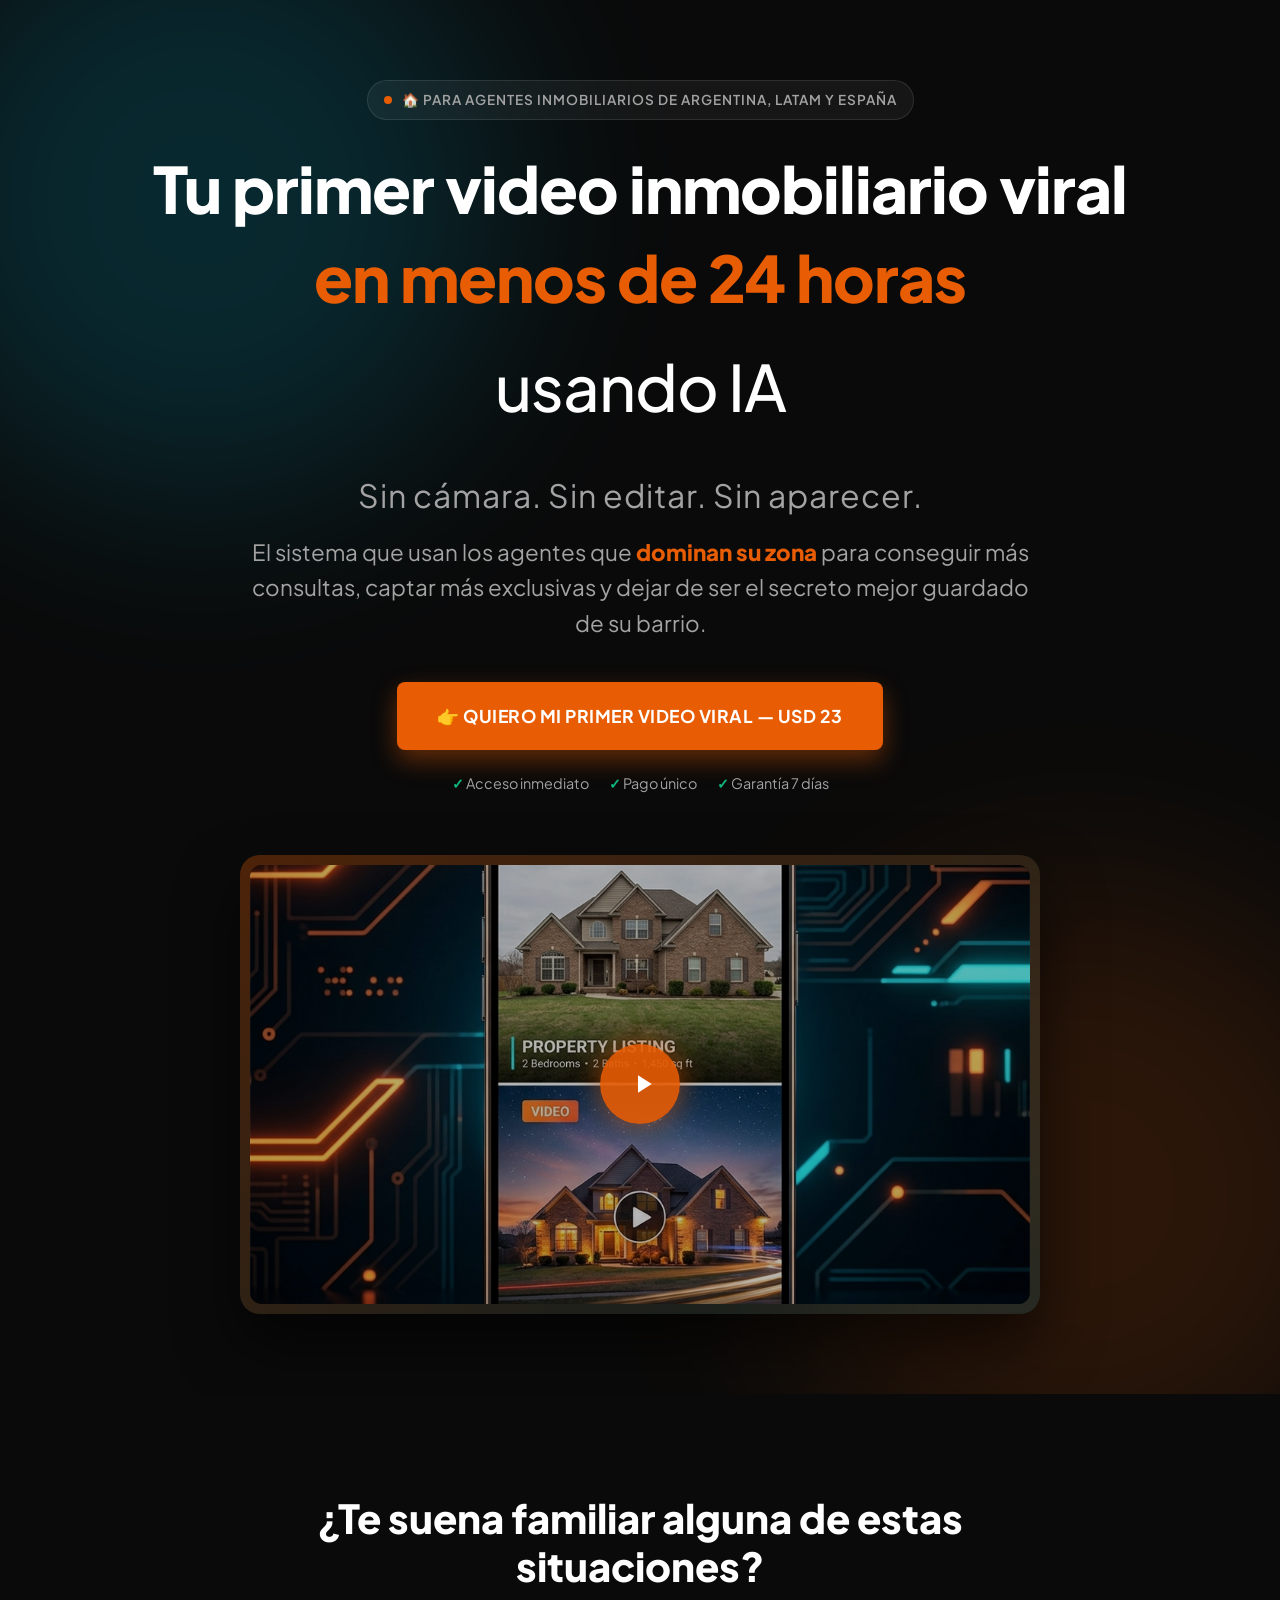
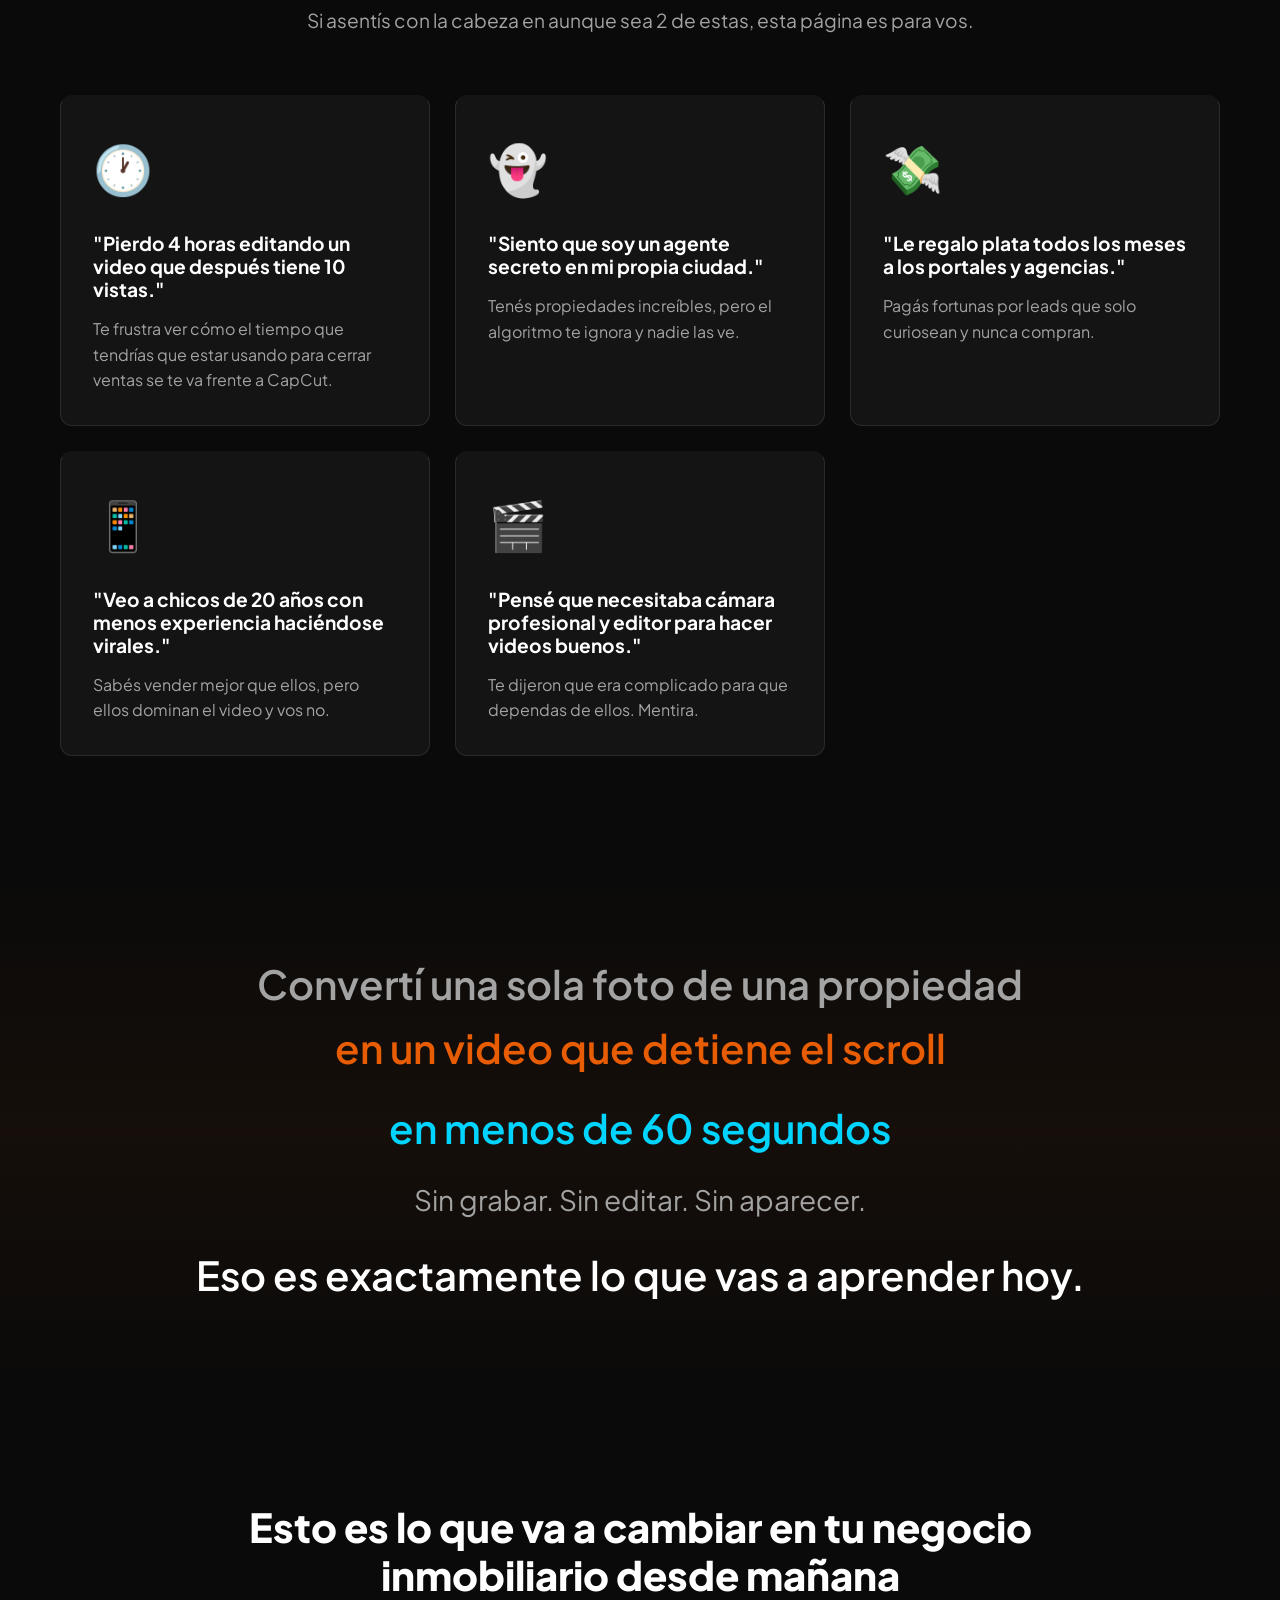
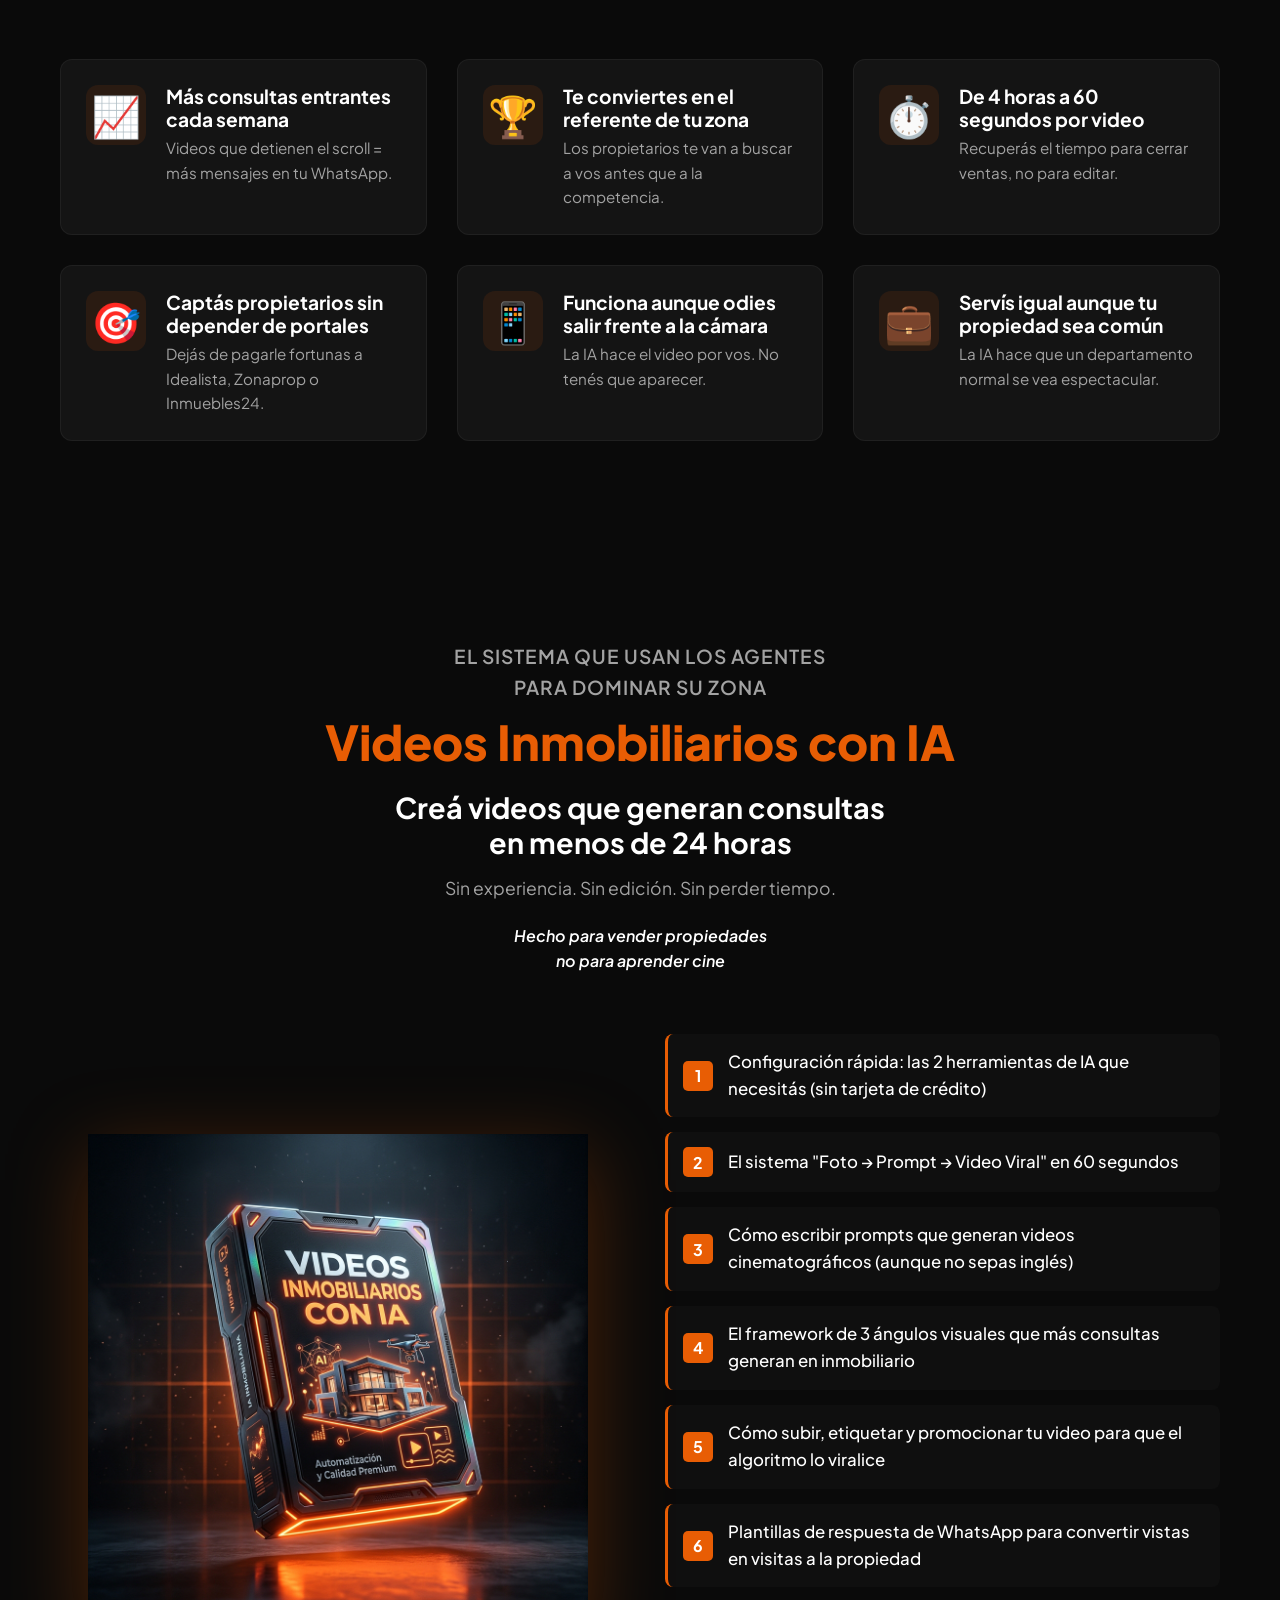
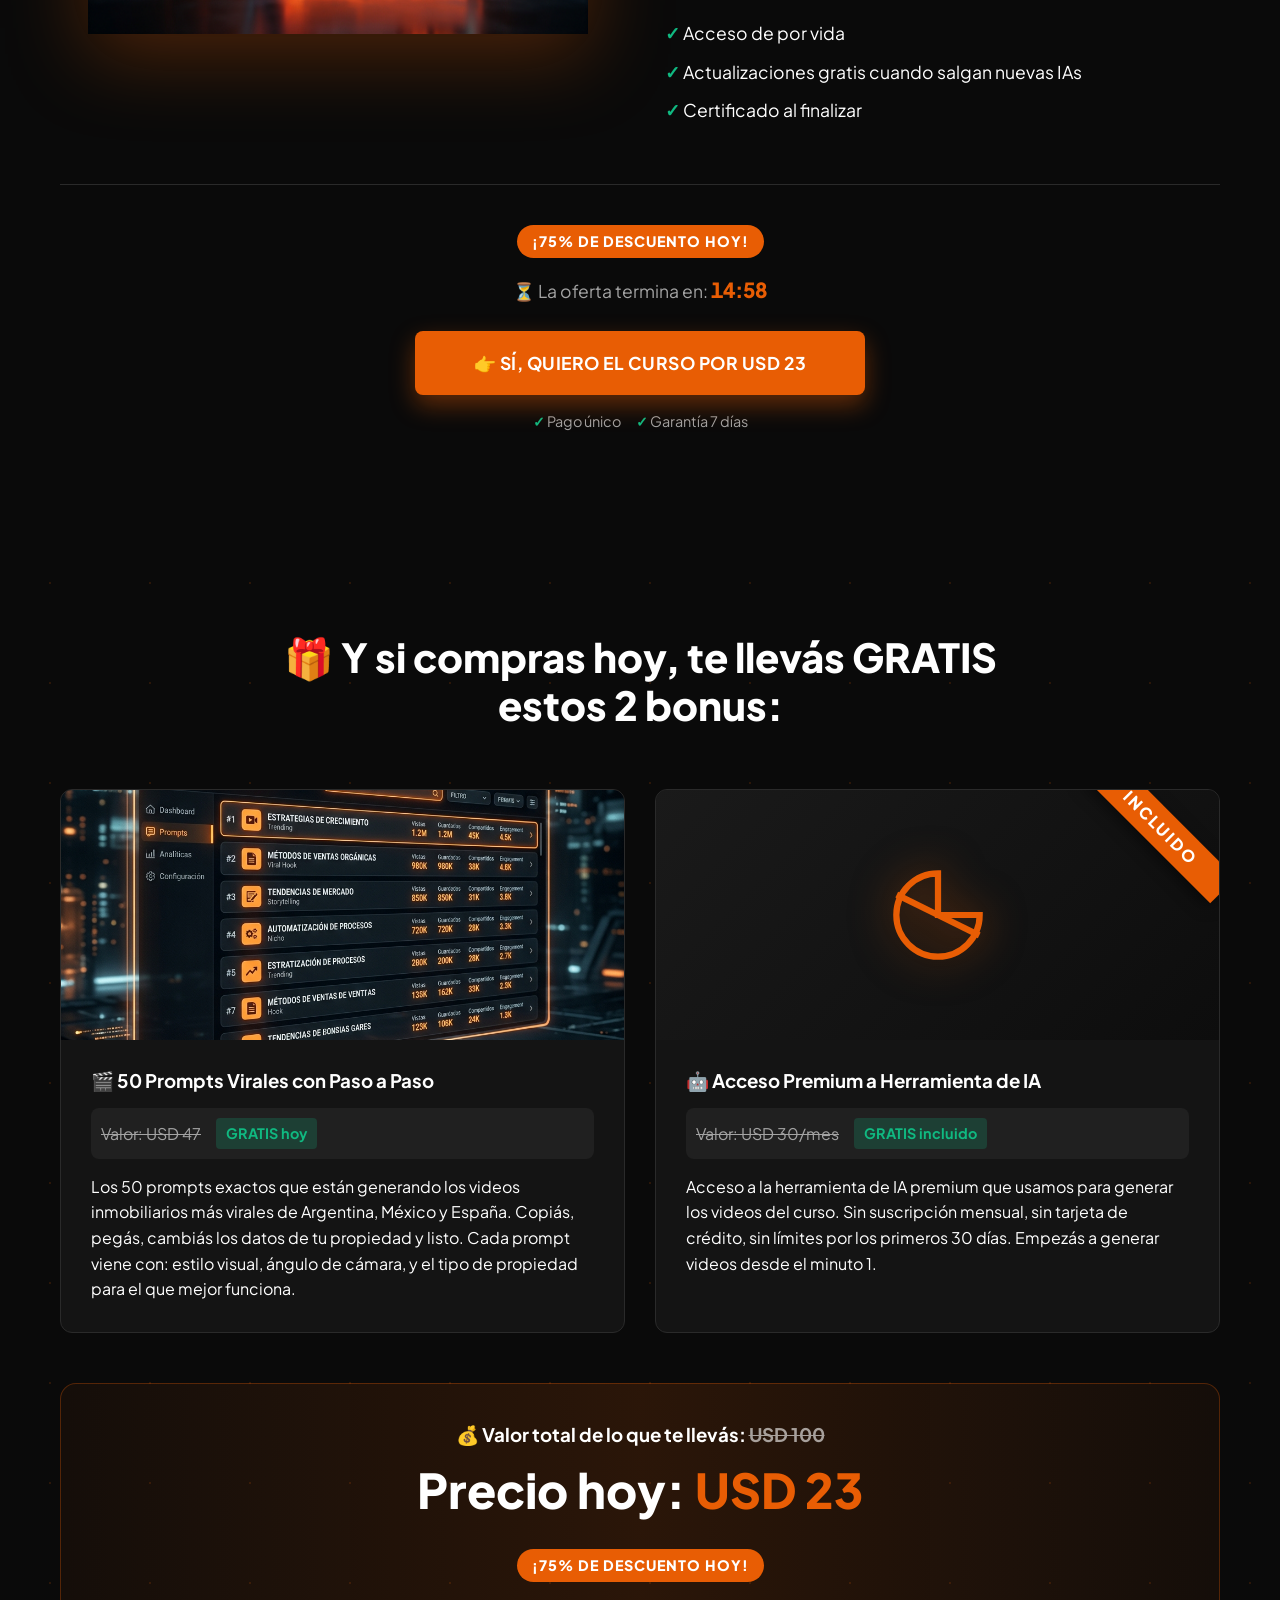
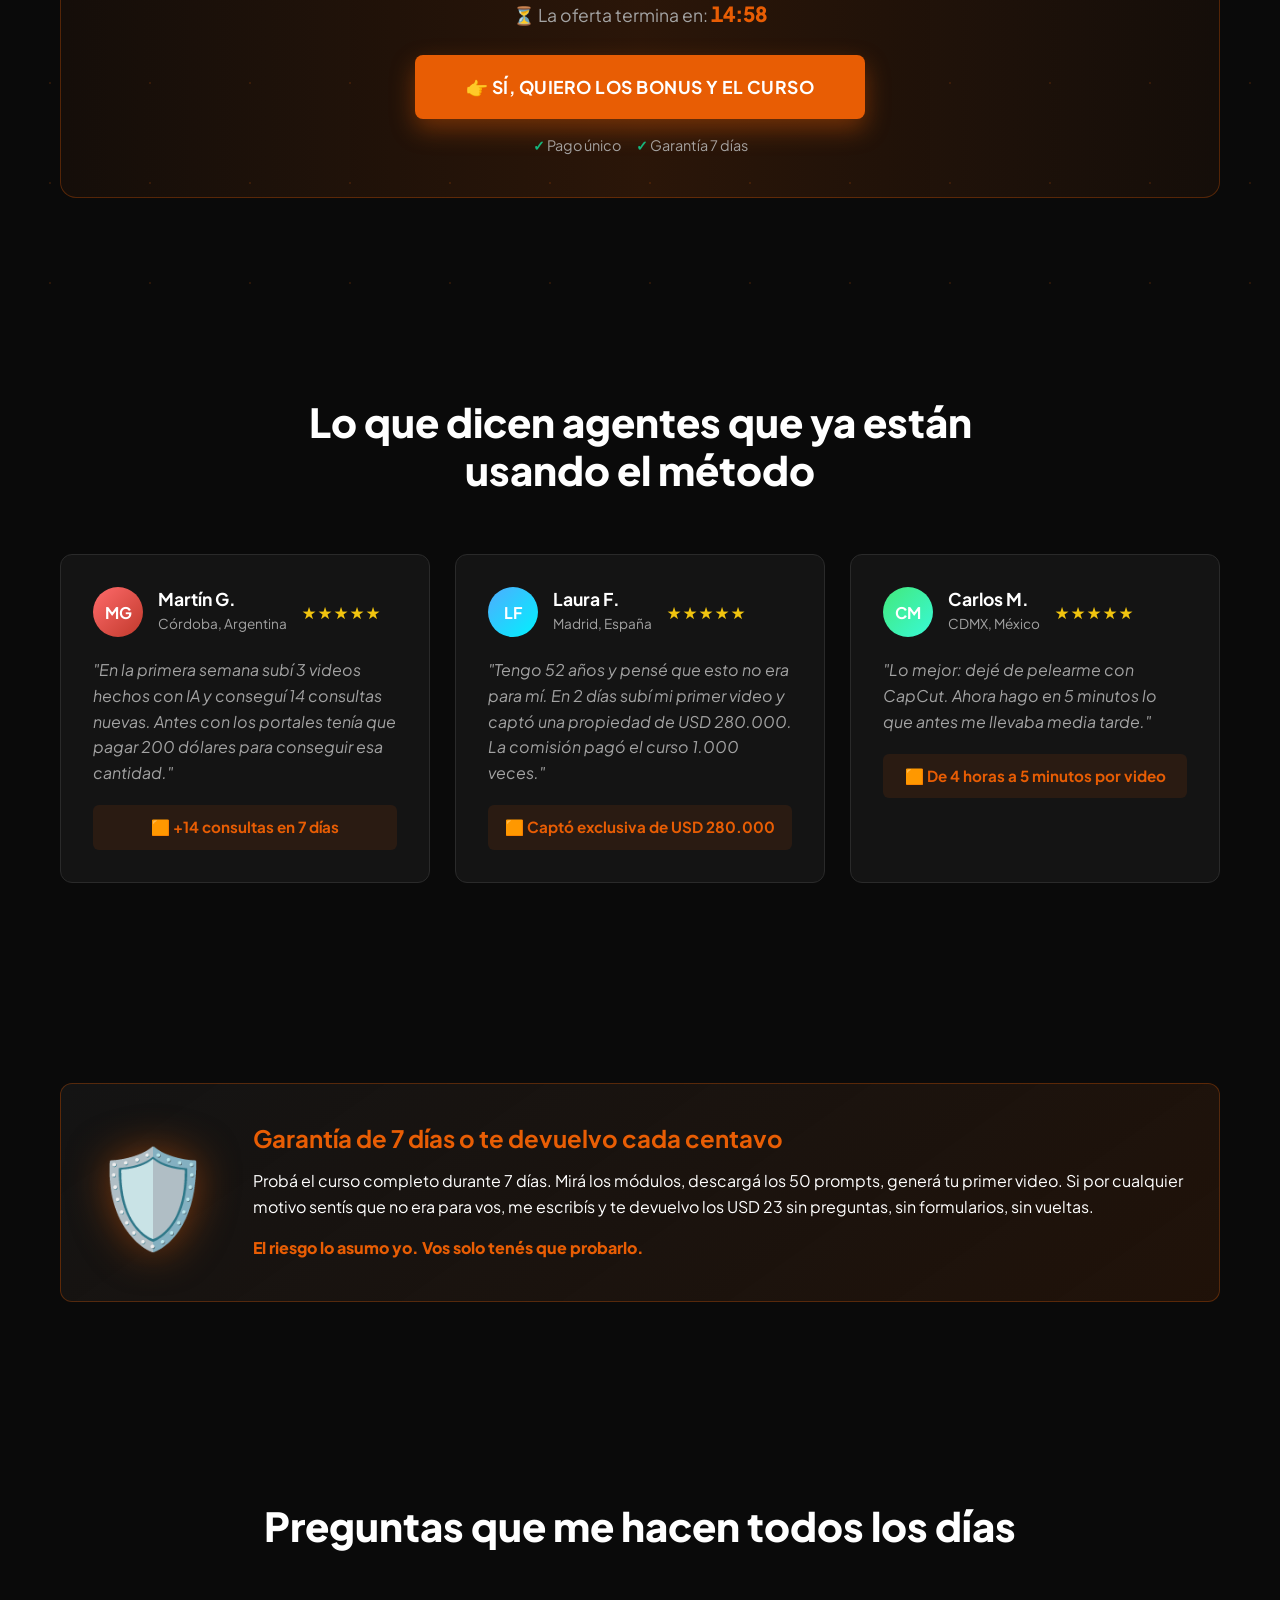
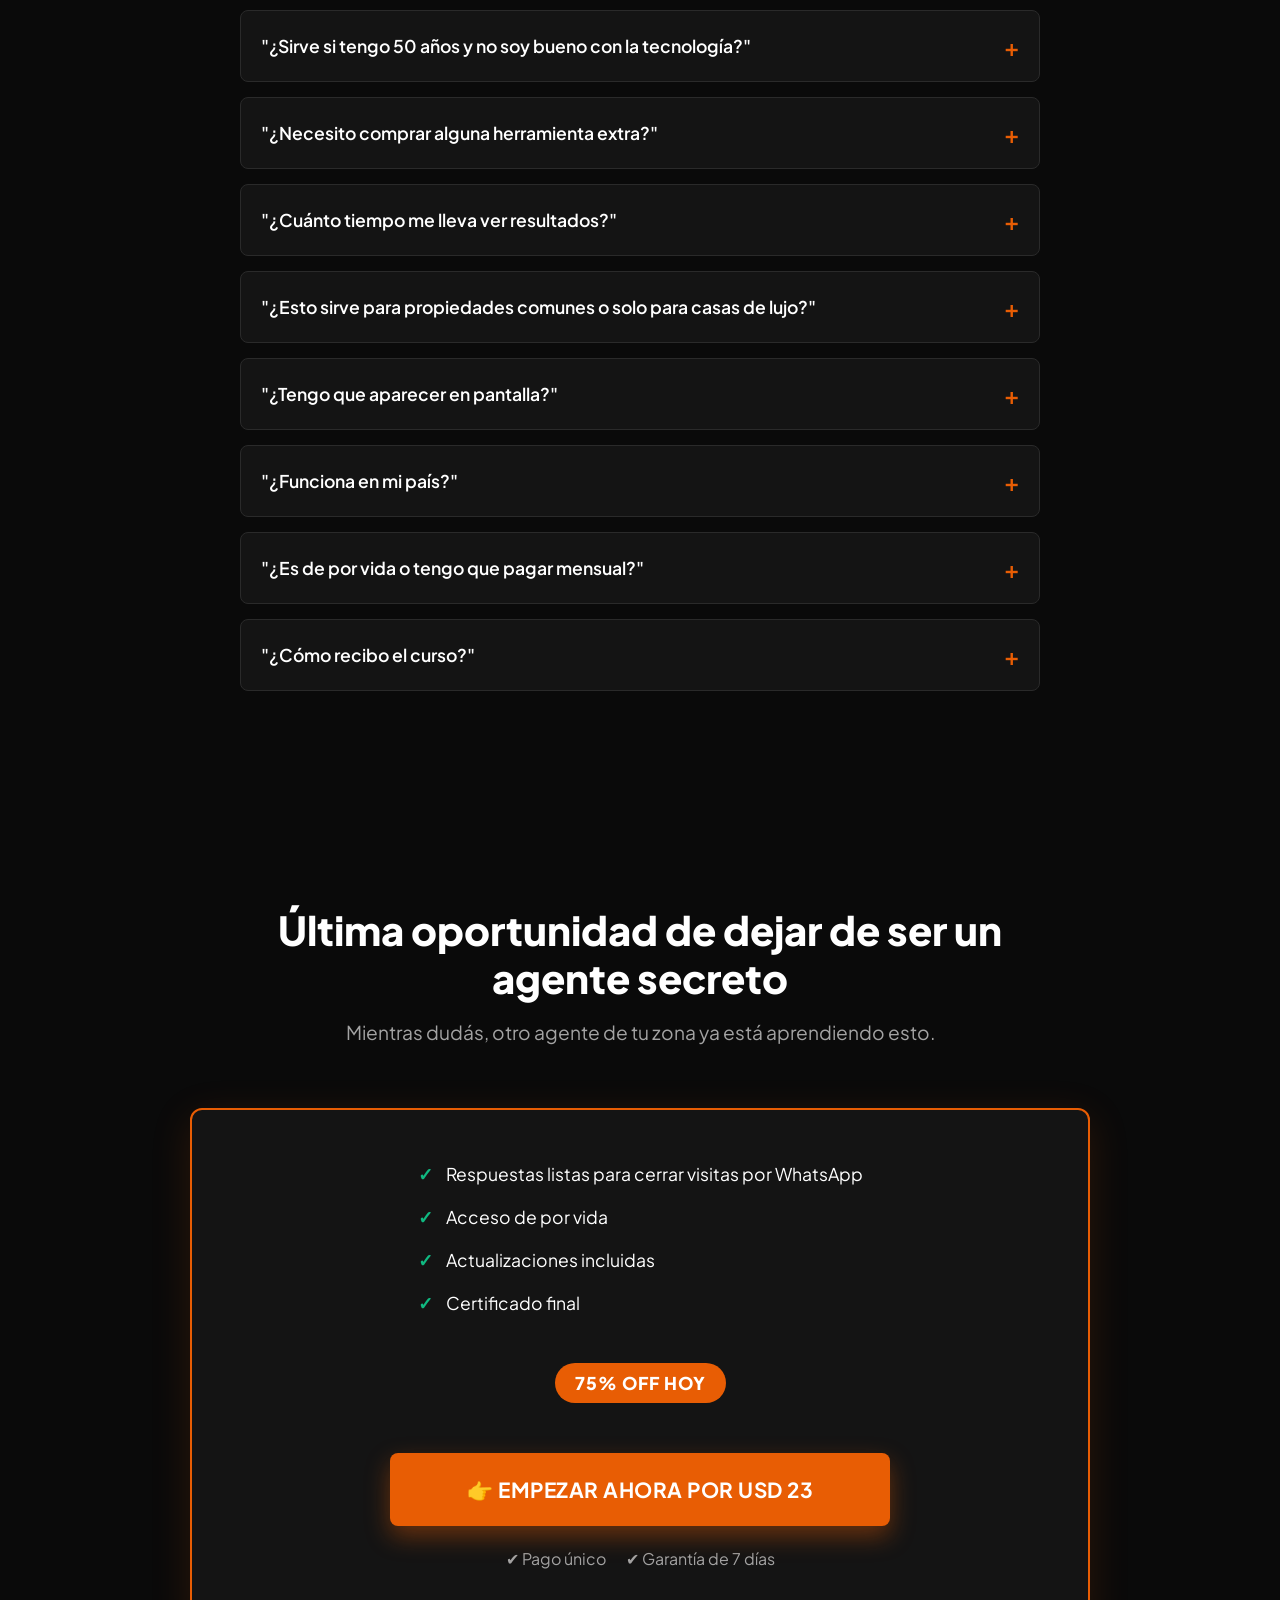
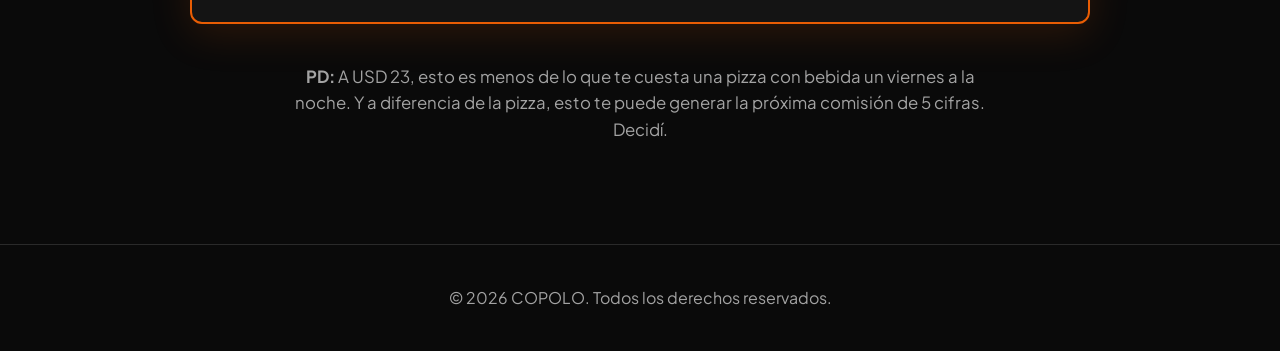
==== commit 38d94902: "Mejora de CRO y jerarquía visual en 4 secciones clave" ====
--- a/index.html
+++ b/index.html
@@ -36,9 +36,10 @@
                 </div>
                 
                 <h1 class="headline fade-up">
-                    Tu primer video inmobiliario viral<br>
-                    en menos de <span class="text-orange highlight">24 horas</span><br>
-                    usando IA (<span class="text-orange">sin cámara</span>, sin editar, sin aparecer)
+                    <span style="display:block; margin-bottom: 0.2em;">Tu primer video inmobiliario viral</span>
+                    <span class="text-orange" style="display:block; margin-bottom: 0.5em;">en menos de 24 horas</span>
+                    <span style="display:block; margin-bottom: 0.8em; font-weight: 500;">usando IA</span>
+                    <span style="display:block; font-size: 0.5em; color: var(--text-secondary); font-weight: 400; letter-spacing: 1px;">Sin cámara. Sin editar. Sin aparecer.</span>
                 </h1>
                 
                 <p class="subheadline fade-up">
@@ -129,10 +130,15 @@
     <section class="transicion-section section-padding" id="transicion">
         <div class="container">
             <div class="transicion-content fade-up">
-                <h2 class="giant-text">
-                    ¿Y qué pasaría si pudieras...<br><br>
-                    Convertir una sola foto de una propiedad en un video cinematográfico que <span class="text-orange">detenga el scroll</span>, en <span class="text-cyan">60 segundos</span>, sin tocar una cámara, sin editar, sin aparecer en pantalla?<br><br>
-                    <span class="text-white">Eso es exactamente lo que vas a aprender hoy.</span>
+                <h2 class="giant-text" style="font-weight: 600;">
+                    <span style="display:block; margin-bottom: 0.2em;">Convertí una sola foto de una propiedad</span>
+                    <span class="text-orange" style="display:block; margin-bottom: 0.6em;">en un video que detiene el scroll</span>
+                    
+                    <span class="text-cyan" style="display:block; margin-bottom: 0.6em;">en menos de 60 segundos</span>
+                    
+                    <span style="display:block; font-size: 0.7em; color: var(--text-secondary); margin-bottom: 1em; font-weight: 400;">Sin grabar. Sin editar. Sin aparecer.</span>
+                    
+                    <span class="text-white" style="display:block;">Eso es exactamente lo que vas a aprender hoy.</span>
                 </h2>
             </div>
         </div>
@@ -201,8 +207,11 @@
     <section class="producto-section section-padding" id="producto">
         <div class="container">
             <div class="section-header fade-up">
-                <h2>Te presento el método: Videos Inmobiliarios con IA</h2>
-                <p class="subtitle">El curso paso a paso que te lleva de cero a tu primer video viral en menos de 24 horas. Pensado para agentes que quieren vender, no para gente que quiere ser cineasta.</p>
+                <p class="subtitle" style="text-transform: uppercase; letter-spacing: 1px; font-weight: 600; margin-bottom: 10px;">El sistema que usan los agentes<br>para dominar su zona</p>
+                <h2 style="color: var(--accent-orange); font-size: 3rem; margin-bottom: 20px;">Videos Inmobiliarios con IA</h2>
+                <h3 style="font-size: 1.8rem; margin-bottom: 15px;">Creá videos que generan consultas<br>en menos de 24 horas</h3>
+                <p class="subtitle" style="font-size: 1.1rem; color: var(--text-secondary); margin-bottom: 20px;">Sin experiencia. Sin edición. Sin perder tiempo.</p>
+                <p class="text-white" style="font-weight: 600; font-style: italic;">Hecho para vender propiedades<br>no para aprender cine</p>
             </div>
             
             <div class="producto-layout">
@@ -457,31 +466,28 @@
                 <p class="subtitle">Mientras dudás, otro agente de tu zona ya está aprendiendo esto.</p>
             </div>
             
-            <div class="card checkout-card fade-up">
-                <div class="checkout-recap">
-                    <ul>
-                        <li><span class="check">✅</span> Curso completo de Videos Inmobiliarios con IA</li>
-                        <li><span class="check">✅</span> <b>BONUS:</b> 50 prompts virales con paso a paso</li>
-                        <li><span class="check">✅</span> <b>BONUS:</b> Acceso premium a herramienta de IA incluido</li>
-                        <li><span class="check">✅</span> Acceso de por vida + actualizaciones gratis</li>
-                        <li><span class="check">✅</span> Garantía de 7 días sin preguntas</li>
+            <div class="card checkout-card fade-up" style="border: 2px solid var(--accent-orange); background: var(--bg-secondary); box-shadow: 0 10px 40px rgba(232, 93, 4, 0.15);">
+                <div class="checkout-recap" style="text-align: center; margin: 0 auto 30px; max-width: 600px;">
+                    <ul style="list-style: none; padding: 0; margin-bottom: 30px; display: inline-block; text-align: left;">
+                        <li style="margin-bottom: 15px; font-size: 1.1rem;"><span class="check" style="margin-right: 10px;">✓</span> Respuestas listas para cerrar visitas por WhatsApp</li>
+                        <li style="margin-bottom: 15px; font-size: 1.1rem;"><span class="check" style="margin-right: 10px;">✓</span> Acceso de por vida</li>
+                        <li style="margin-bottom: 15px; font-size: 1.1rem;"><span class="check" style="margin-right: 10px;">✓</span> Actualizaciones incluidas</li>
+                        <li style="margin-bottom: 15px; font-size: 1.1rem;"><span class="check" style="margin-right: 10px;">✓</span> Certificado final</li>
                     </ul>
-                    <div class="price-box">
-                        <div class="val-total">Valor total: USD 100</div>
-                        <div class="val-hoy">Hoy: <span class="text-orange">USD 23</span> <span class="small-text">— Pago único</span></div>
+                    <div class="price-box" style="background: transparent; padding: 0;">
+                        <div class="discount-badge" style="display: inline-block; background: var(--accent-orange); color: white; padding: 6px 20px; border-radius: 30px; font-weight: 800; font-size: 1.1rem; margin-bottom: 20px; letter-spacing: 1px;">75% OFF HOY</div>
                     </div>
                 </div>
                 
                 <div class="checkout-action">
-                    <a href="https://shopify.com/checkout/..." class="btn-primary btn-giant cta-pulse">
-                        👉 EMPEZAR HOY POR USD 23
+                    <a href="https://shopify.com/checkout/..." class="btn-primary btn-giant cta-pulse" style="width: 100%; max-width: 500px; display: block; margin: 0 auto; font-size: 1.3rem; padding: 20px;">
+                        👉 Empezar ahora por USD 23
                         <div class="btn-shine"></div>
                     </a>
                     
-                    <div class="trust-signals">
-                        <span>🔒 Pago seguro vía Shopify</span>
-                        <span>💳 Tarjeta o Mercado Pago</span>
-                        <span>⚡ Acceso inmediato</span>
+                    <div class="trust-signals" style="display: flex; gap: 20px; justify-content: center; margin-top: 20px; font-size: 1rem; color: var(--text-secondary);">
+                        <span>✔ Pago único</span>
+                        <span>✔ Garantía de 7 días</span>
                     </div>
                 </div>
             </div>
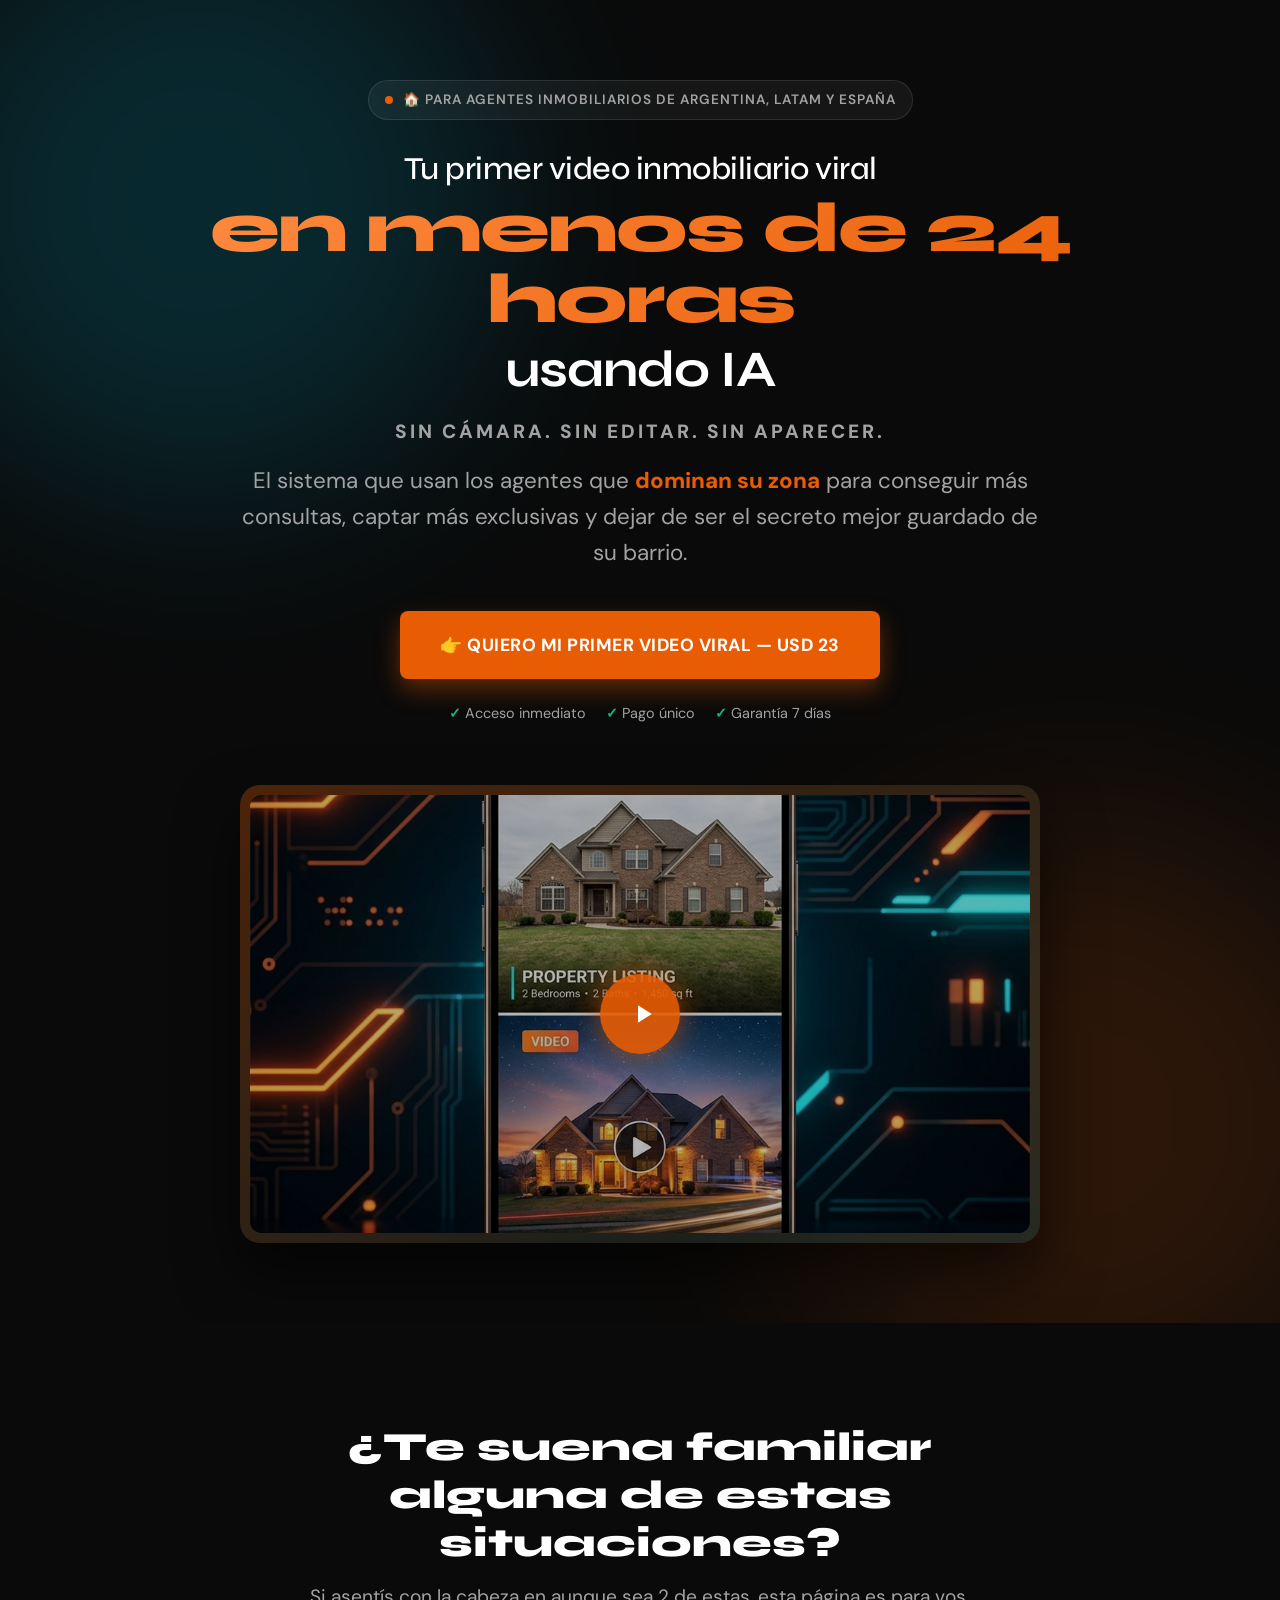
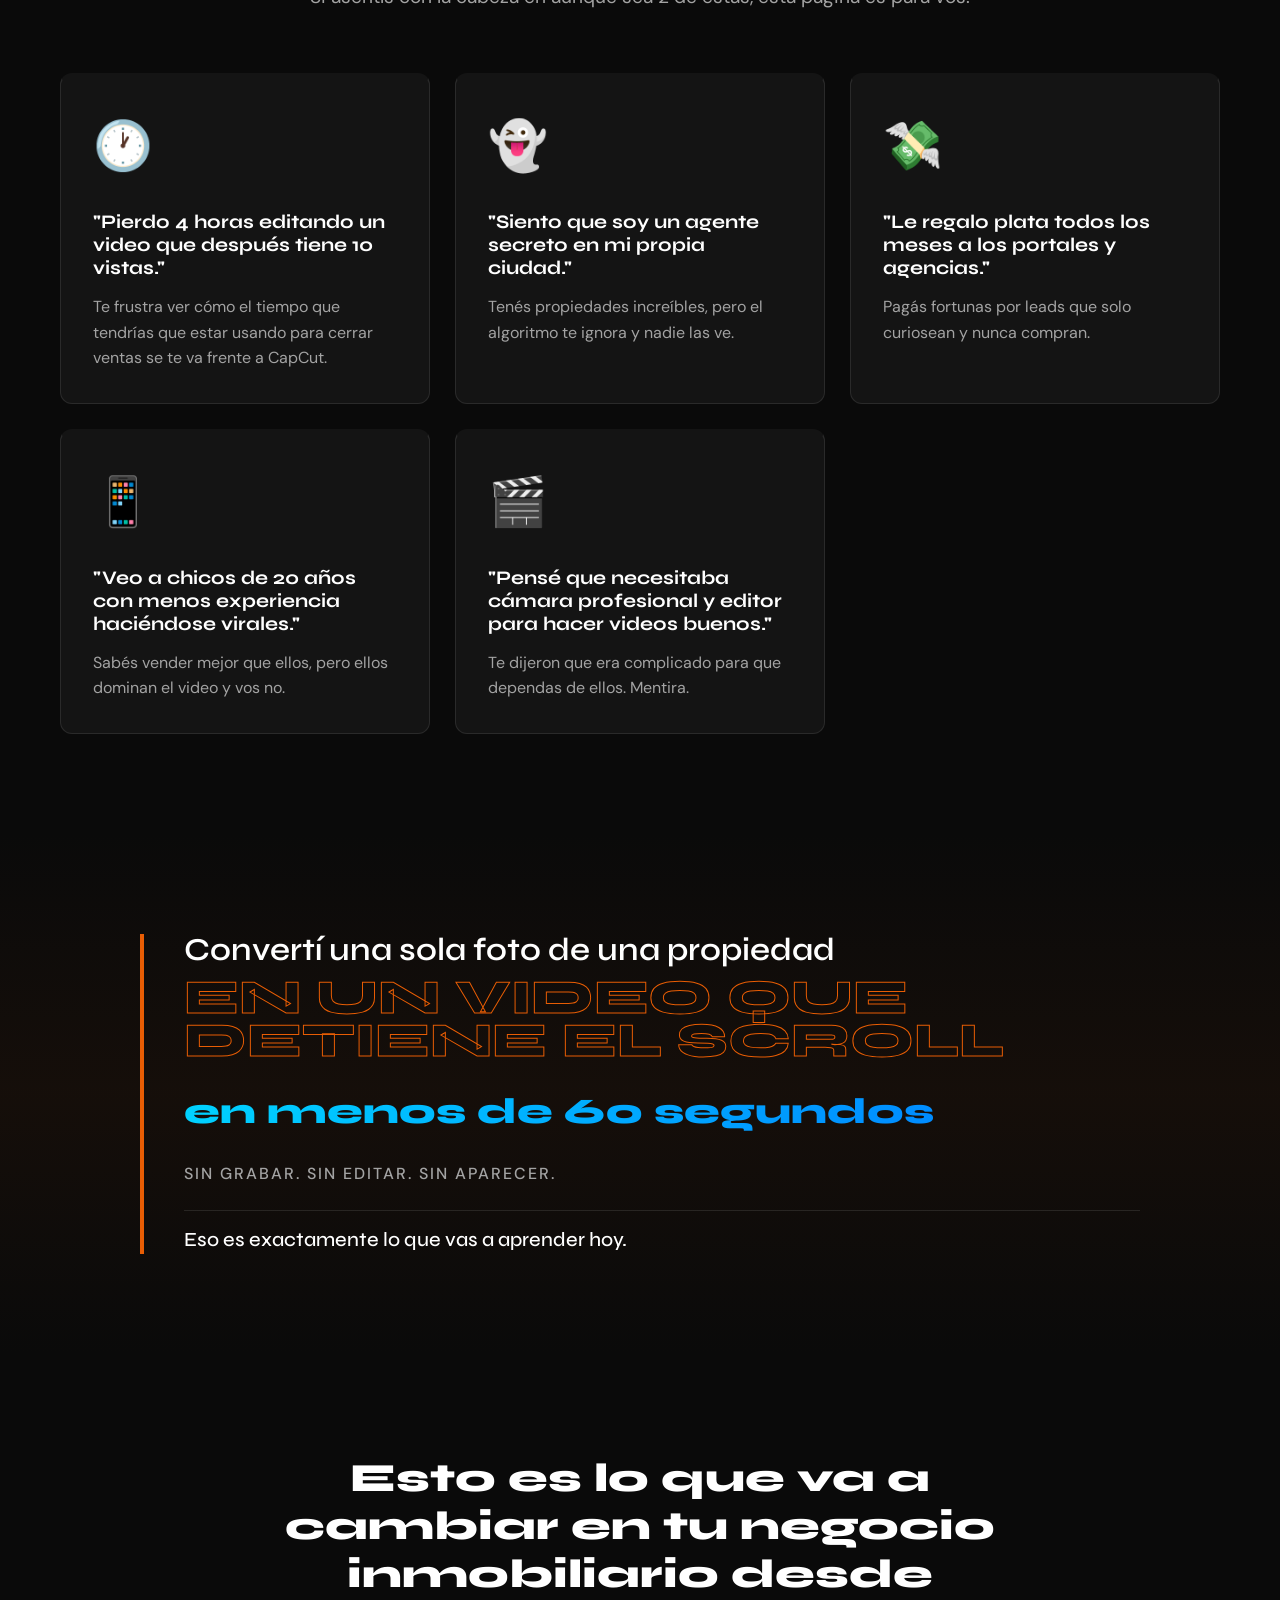
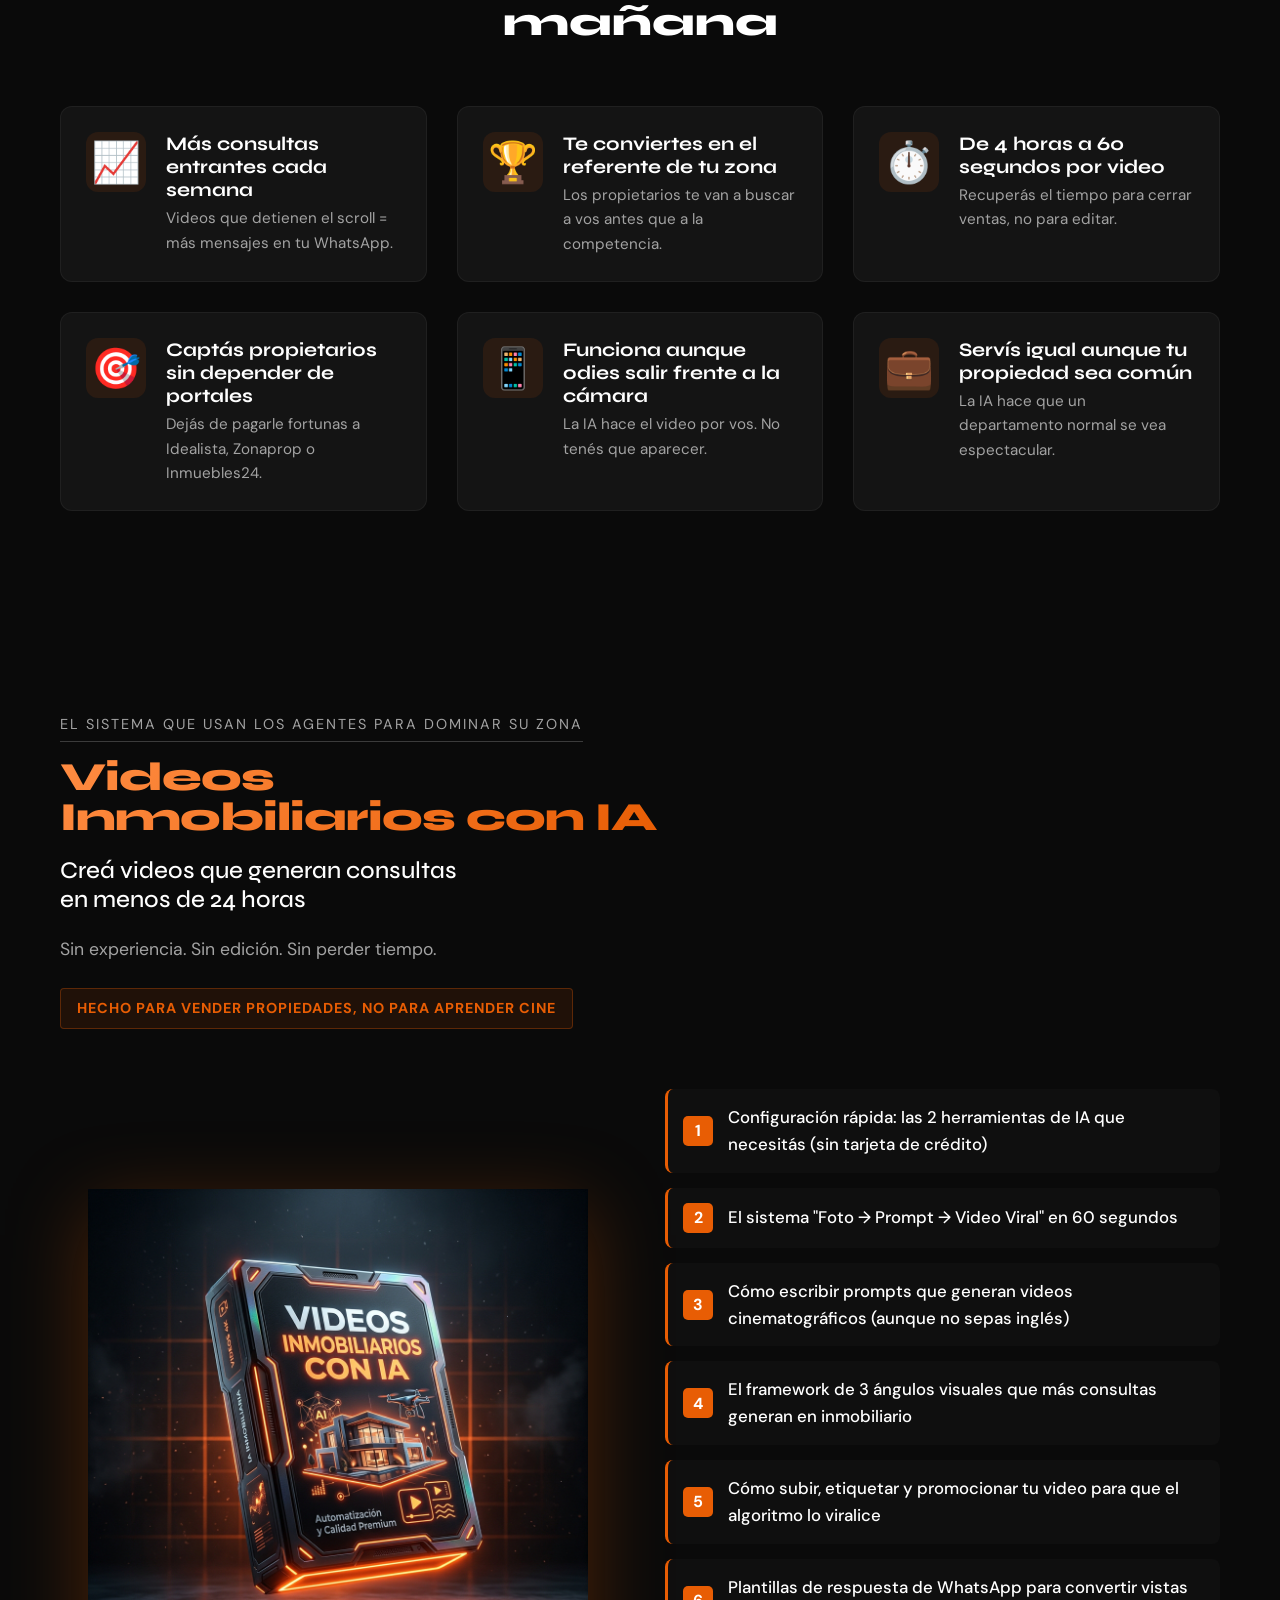
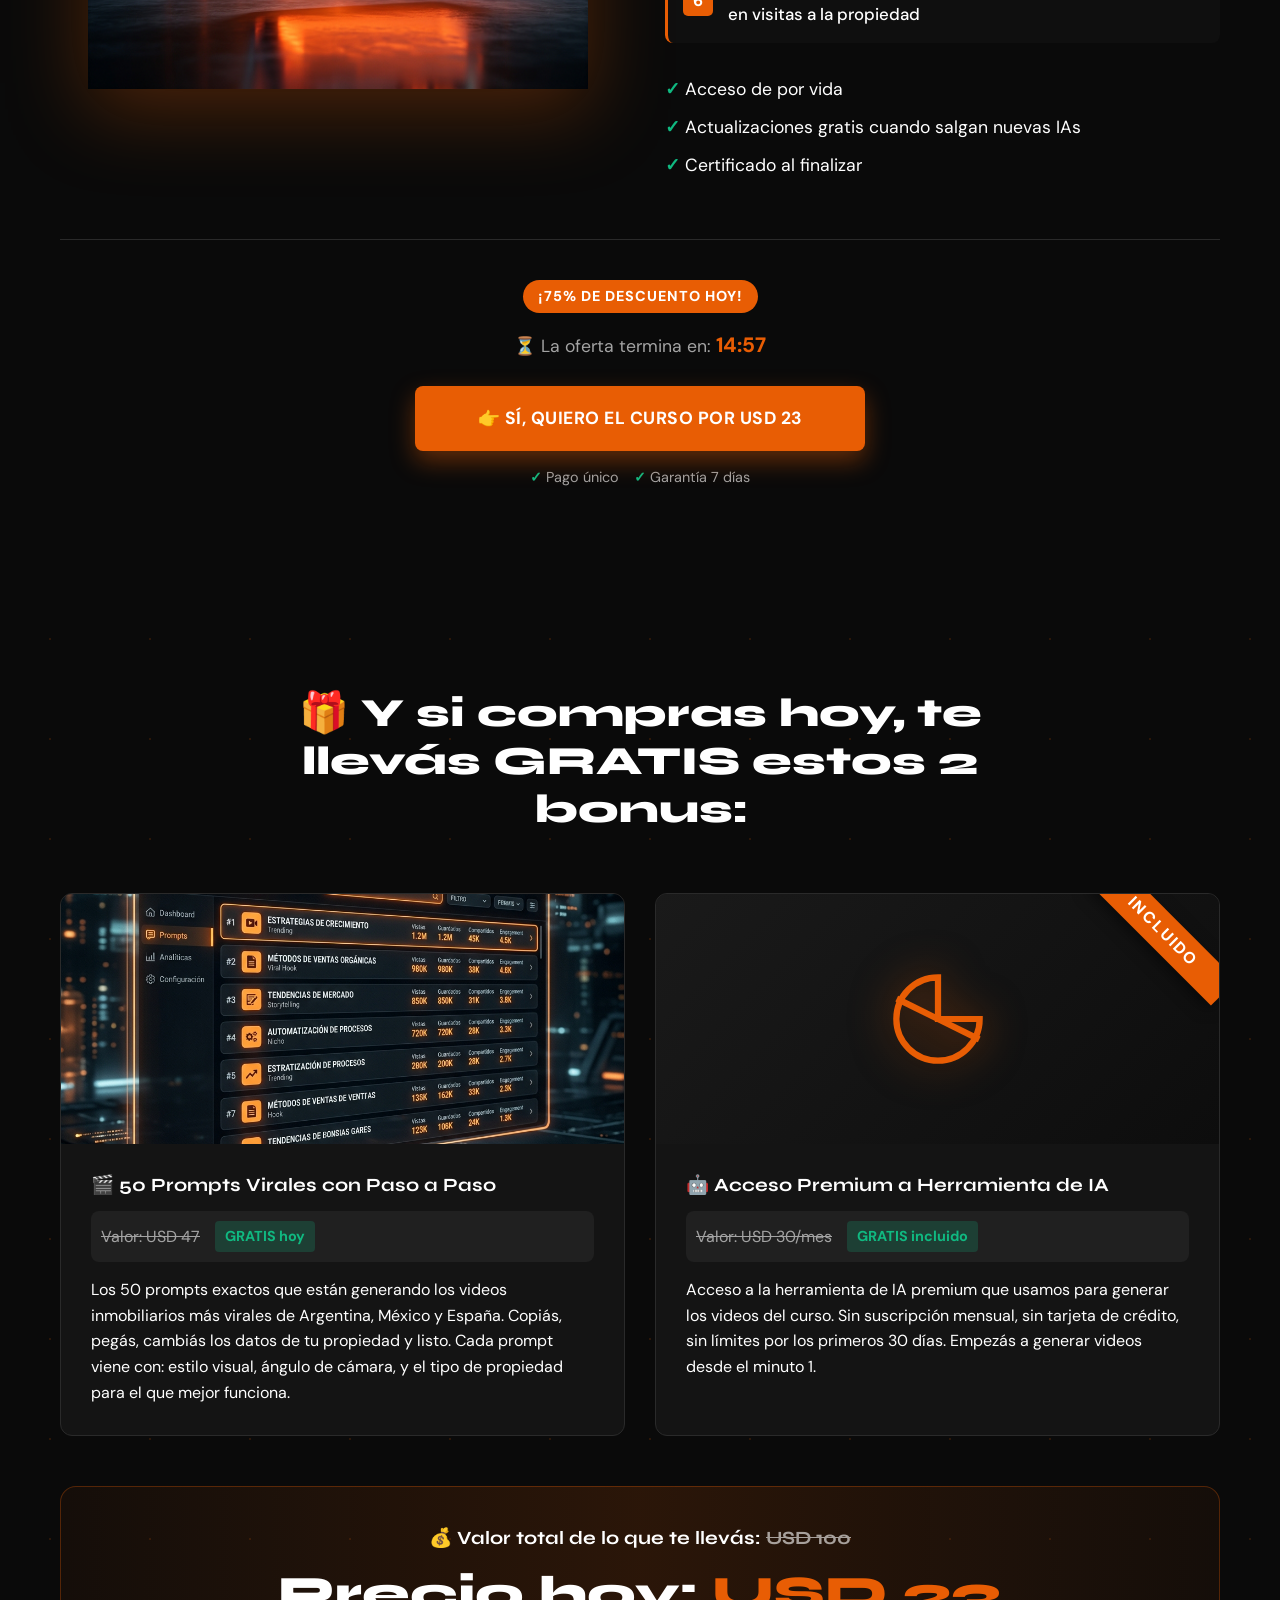
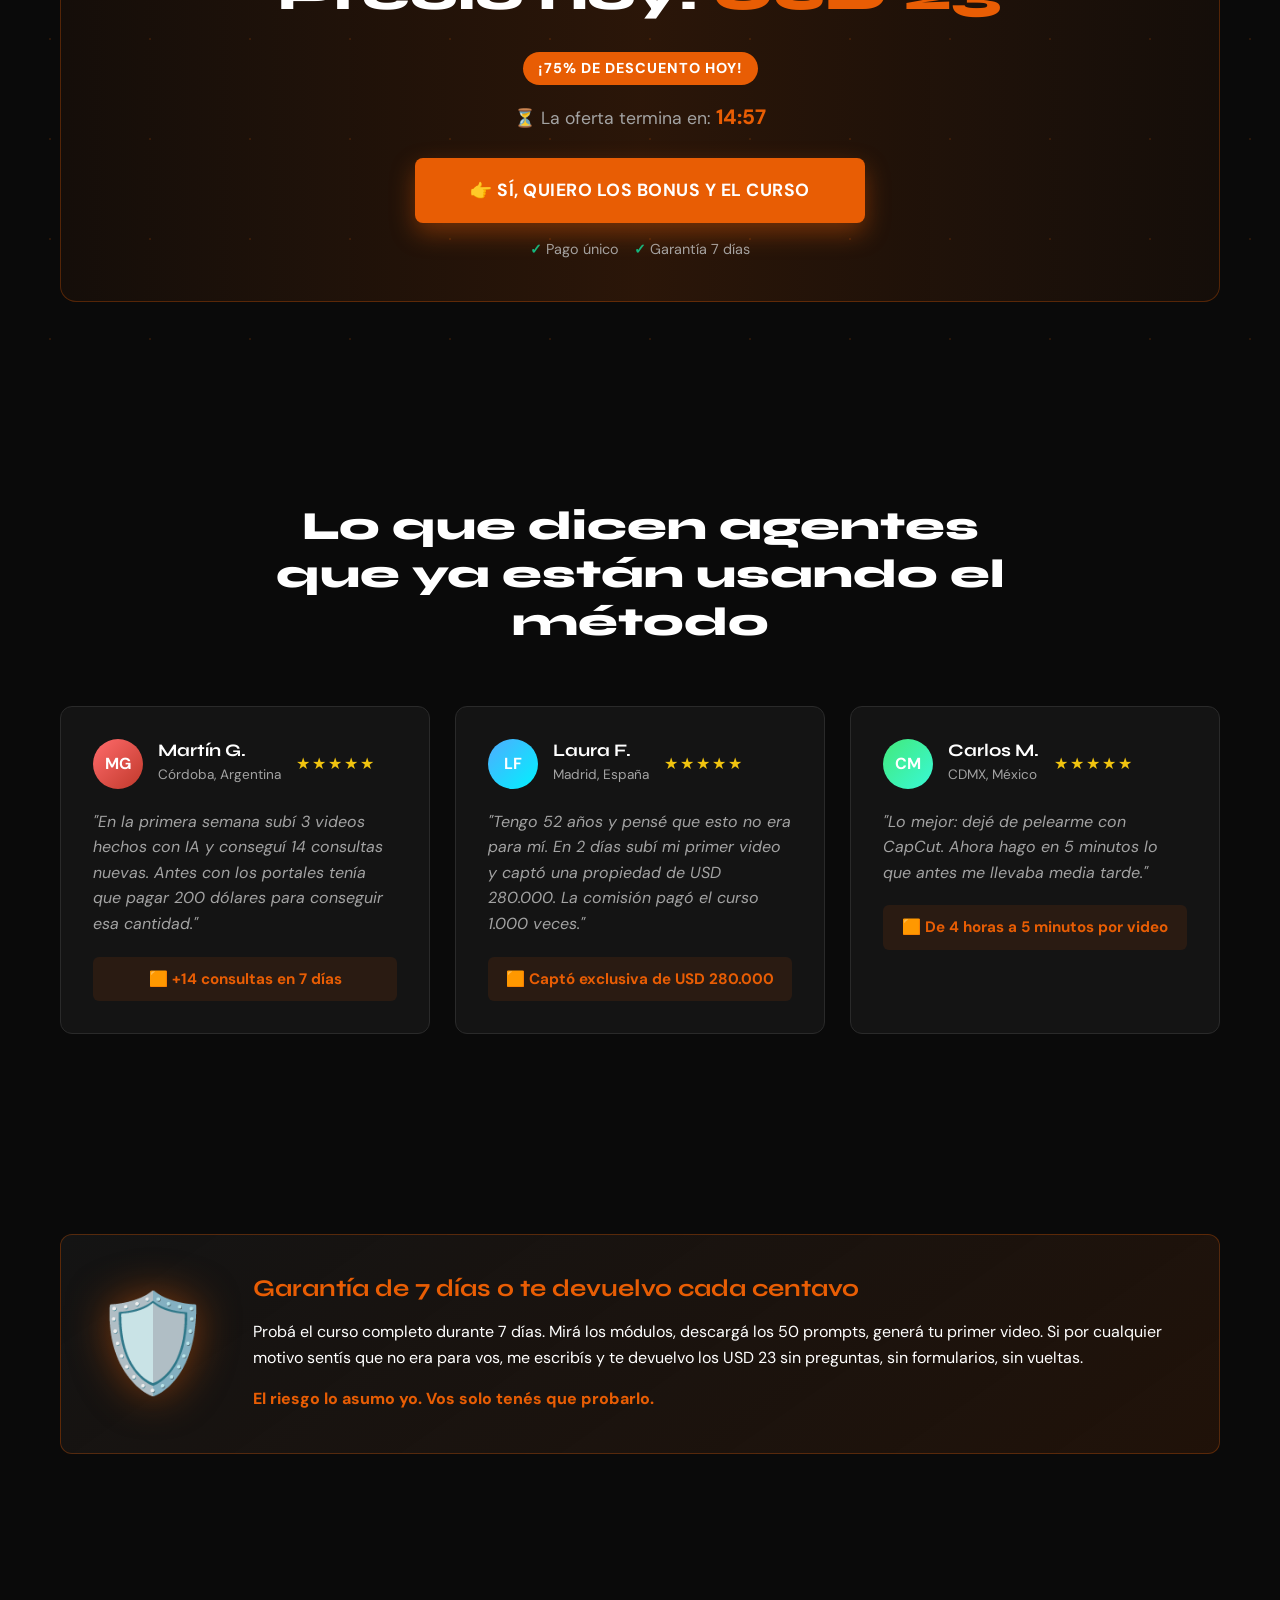
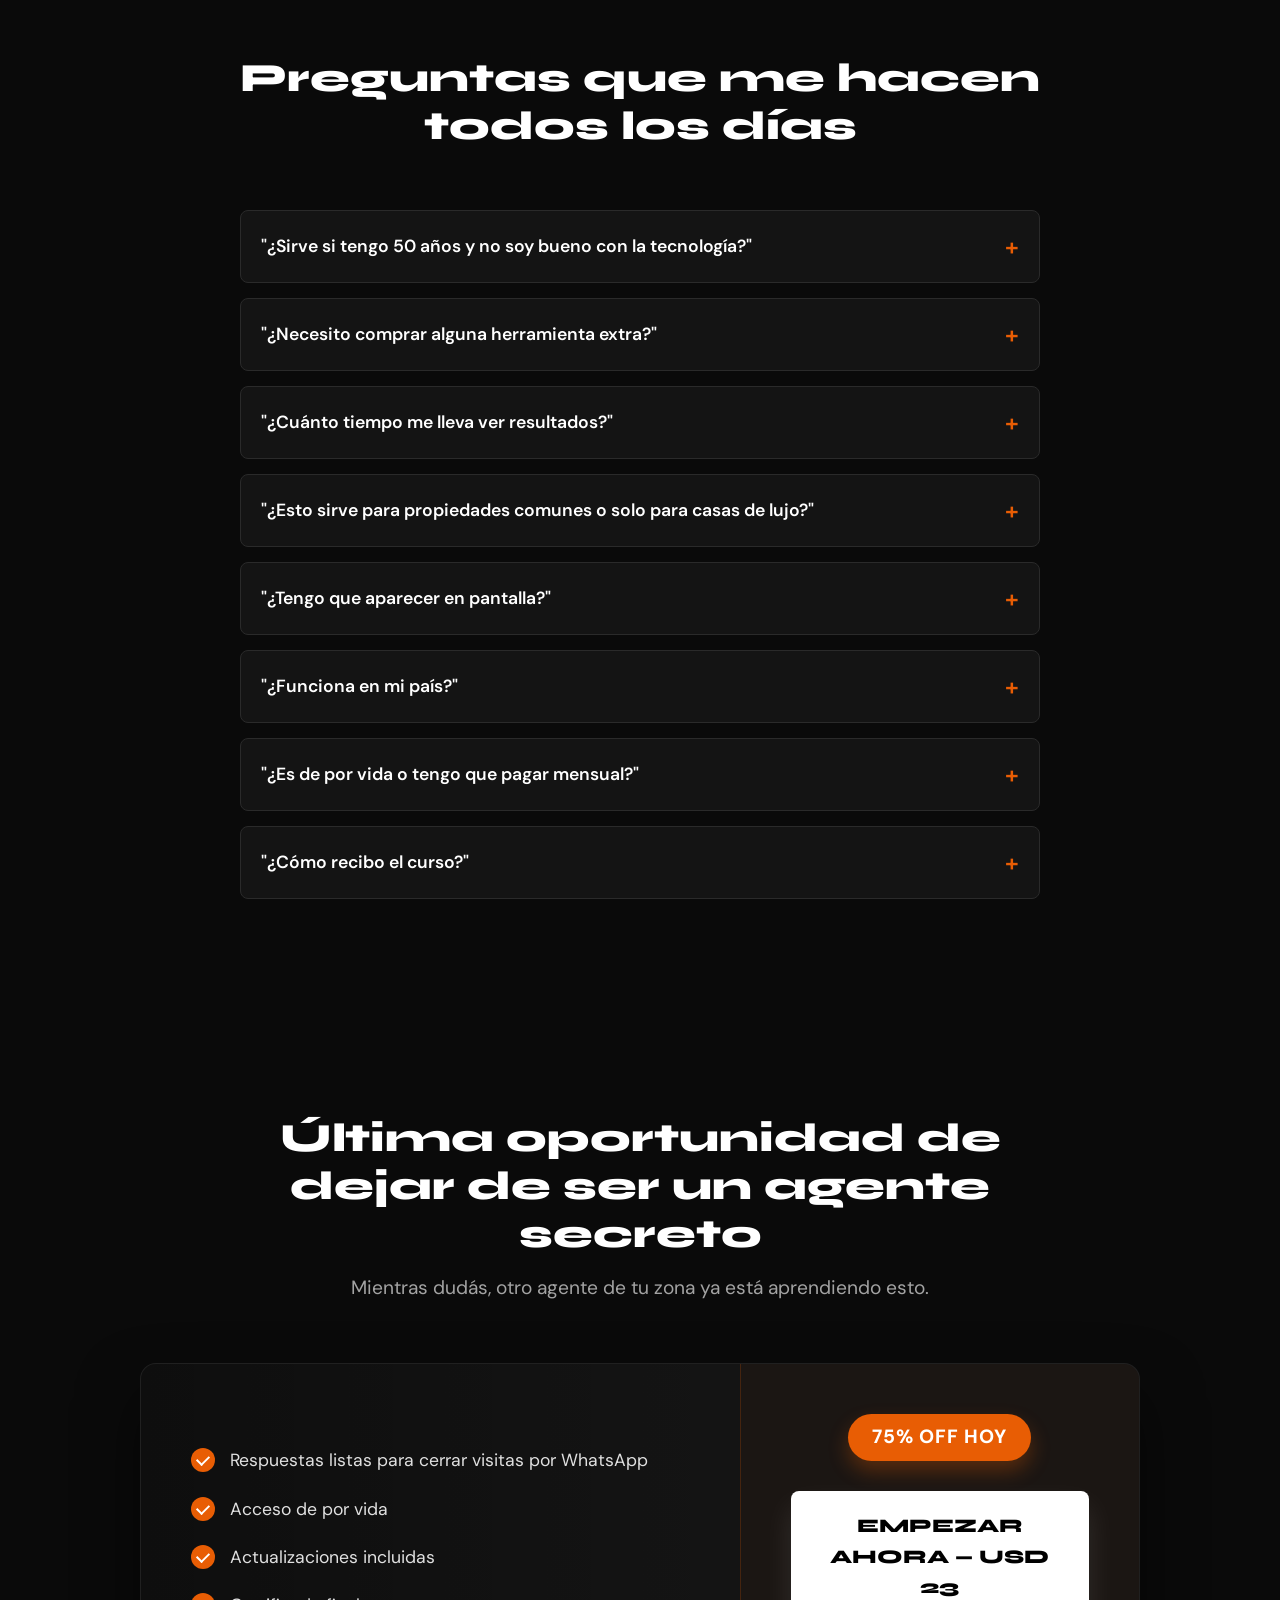
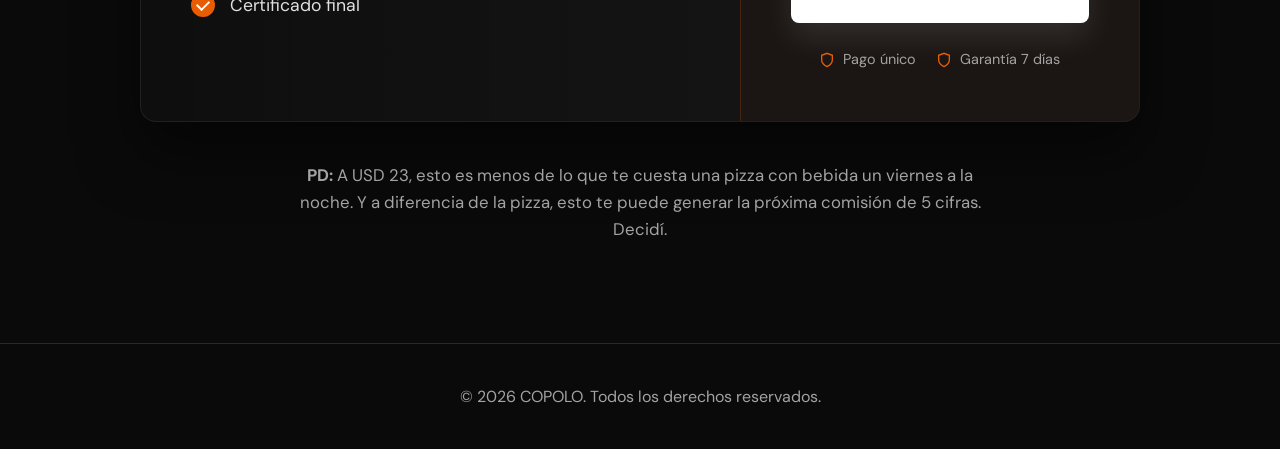
==== commit 777f973a: "Upgrade UI: Premium Typography & Layouts" ====
--- a/index.html
+++ b/index.html
@@ -7,7 +7,7 @@
     <meta name="description" content="El sistema que usan los agentes que dominan su zona para conseguir más consultas y captar más exclusivas en 24 horas.">
     <link rel="preconnect" href="https://fonts.googleapis.com">
     <link rel="preconnect" href="https://fonts.gstatic.com" crossorigin>
-    <link href="https://fonts.googleapis.com/css2?family=Plus+Jakarta+Sans:wght@300;400;500;600;700;800&display=swap" rel="stylesheet">
+    <link href="https://fonts.googleapis.com/css2?family=DM+Sans:opsz,wght@9..40,400;9..40,500;9..40,700&family=Syne:wght@500;600;700;800&display=swap" rel="stylesheet">
     <link rel="stylesheet" href="styles.css">
 </head>
 <body>
@@ -36,10 +36,10 @@
                 </div>
                 
                 <h1 class="headline fade-up">
-                    <span style="display:block; margin-bottom: 0.2em;">Tu primer video inmobiliario viral</span>
-                    <span class="text-orange" style="display:block; margin-bottom: 0.5em;">en menos de 24 horas</span>
-                    <span style="display:block; margin-bottom: 0.8em; font-weight: 500;">usando IA</span>
-                    <span style="display:block; font-size: 0.5em; color: var(--text-secondary); font-weight: 400; letter-spacing: 1px;">Sin cámara. Sin editar. Sin aparecer.</span>
+                    <span class="hl-line-1">Tu primer video inmobiliario viral</span>
+                    <span class="hl-line-2 text-gradient-orange">en menos de 24 horas</span>
+                    <span class="hl-line-3">usando IA</span>
+                    <span class="hl-line-4">Sin cámara. Sin editar. Sin aparecer.</span>
                 </h1>
                 
                 <p class="subheadline fade-up">
@@ -130,15 +130,12 @@
     <section class="transicion-section section-padding" id="transicion">
         <div class="container">
             <div class="transicion-content fade-up">
-                <h2 class="giant-text" style="font-weight: 600;">
-                    <span style="display:block; margin-bottom: 0.2em;">Convertí una sola foto de una propiedad</span>
-                    <span class="text-orange" style="display:block; margin-bottom: 0.6em;">en un video que detiene el scroll</span>
-                    
-                    <span class="text-cyan" style="display:block; margin-bottom: 0.6em;">en menos de 60 segundos</span>
-                    
-                    <span style="display:block; font-size: 0.7em; color: var(--text-secondary); margin-bottom: 1em; font-weight: 400;">Sin grabar. Sin editar. Sin aparecer.</span>
-                    
-                    <span class="text-white" style="display:block;">Eso es exactamente lo que vas a aprender hoy.</span>
+                <h2 class="giant-text fade-up">
+                    <span class="gt-1">Convertí una sola foto de una propiedad</span>
+                    <span class="gt-2 text-outline-orange">en un video que detiene el scroll</span>
+                    <span class="gt-3 text-gradient-cyan">en menos de 60 segundos</span>
+                    <span class="gt-4">Sin grabar. Sin editar. Sin aparecer.</span>
+                    <span class="gt-5">Eso es exactamente lo que vas a aprender hoy.</span>
                 </h2>
             </div>
         </div>
@@ -206,12 +203,12 @@
     <!-- SECCIÓN 5 — PRESENTACIÓN -->
     <section class="producto-section section-padding" id="producto">
         <div class="container">
-            <div class="section-header fade-up">
-                <p class="subtitle" style="text-transform: uppercase; letter-spacing: 1px; font-weight: 600; margin-bottom: 10px;">El sistema que usan los agentes<br>para dominar su zona</p>
-                <h2 style="color: var(--accent-orange); font-size: 3rem; margin-bottom: 20px;">Videos Inmobiliarios con IA</h2>
-                <h3 style="font-size: 1.8rem; margin-bottom: 15px;">Creá videos que generan consultas<br>en menos de 24 horas</h3>
-                <p class="subtitle" style="font-size: 1.1rem; color: var(--text-secondary); margin-bottom: 20px;">Sin experiencia. Sin edición. Sin perder tiempo.</p>
-                <p class="text-white" style="font-weight: 600; font-style: italic;">Hecho para vender propiedades<br>no para aprender cine</p>
+            <div class="section-header fade-up align-left">
+                <p class="eyebrow">El sistema que usan los agentes para dominar su zona</p>
+                <h2 class="product-title text-gradient-orange">Videos Inmobiliarios con IA</h2>
+                <h3 class="product-subtitle">Creá videos que generan consultas<br>en menos de 24 horas</h3>
+                <p class="product-desc">Sin experiencia. Sin edición. Sin perder tiempo.</p>
+                <div class="product-tag">Hecho para vender propiedades, no para aprender cine</div>
             </div>
             
             <div class="producto-layout">
@@ -466,28 +463,25 @@
                 <p class="subtitle">Mientras dudás, otro agente de tu zona ya está aprendiendo esto.</p>
             </div>
             
-            <div class="card checkout-card fade-up" style="border: 2px solid var(--accent-orange); background: var(--bg-secondary); box-shadow: 0 10px 40px rgba(232, 93, 4, 0.15);">
-                <div class="checkout-recap" style="text-align: center; margin: 0 auto 30px; max-width: 600px;">
-                    <ul style="list-style: none; padding: 0; margin-bottom: 30px; display: inline-block; text-align: left;">
-                        <li style="margin-bottom: 15px; font-size: 1.1rem;"><span class="check" style="margin-right: 10px;">✓</span> Respuestas listas para cerrar visitas por WhatsApp</li>
-                        <li style="margin-bottom: 15px; font-size: 1.1rem;"><span class="check" style="margin-right: 10px;">✓</span> Acceso de por vida</li>
-                        <li style="margin-bottom: 15px; font-size: 1.1rem;"><span class="check" style="margin-right: 10px;">✓</span> Actualizaciones incluidas</li>
-                        <li style="margin-bottom: 15px; font-size: 1.1rem;"><span class="check" style="margin-right: 10px;">✓</span> Certificado final</li>
+            <div class="checkout-grid fade-up">
+                <div class="checkout-benefits">
+                    <ul class="premium-list">
+                        <li><span class="icon-check"></span> Respuestas listas para cerrar visitas por WhatsApp</li>
+                        <li><span class="icon-check"></span> Acceso de por vida</li>
+                        <li><span class="icon-check"></span> Actualizaciones incluidas</li>
+                        <li><span class="icon-check"></span> Certificado final</li>
                     </ul>
-                    <div class="price-box" style="background: transparent; padding: 0;">
-                        <div class="discount-badge" style="display: inline-block; background: var(--accent-orange); color: white; padding: 6px 20px; border-radius: 30px; font-weight: 800; font-size: 1.1rem; margin-bottom: 20px; letter-spacing: 1px;">75% OFF HOY</div>
-                    </div>
-                </div>
-                
-                <div class="checkout-action">
-                    <a href="https://shopify.com/checkout/..." class="btn-primary btn-giant cta-pulse" style="width: 100%; max-width: 500px; display: block; margin: 0 auto; font-size: 1.3rem; padding: 20px;">
-                        👉 Empezar ahora por USD 23
-                        <div class="btn-shine"></div>
+                </div>
+                
+                <div class="checkout-action-box">
+                    <div class="discount-badge-premium">75% OFF HOY</div>
+                    <a href="#checkout" class="btn-premium cta-pulse">
+                        <span class="btn-text">EMPEZAR AHORA — USD 23</span>
+                        <div class="btn-glare"></div>
                     </a>
-                    
-                    <div class="trust-signals" style="display: flex; gap: 20px; justify-content: center; margin-top: 20px; font-size: 1rem; color: var(--text-secondary);">
-                        <span>✔ Pago único</span>
-                        <span>✔ Garantía de 7 días</span>
+                    <div class="trust-signals-premium">
+                        <div class="t-signal"><svg width="16" height="16" viewBox="0 0 24 24" fill="none" stroke="currentColor" stroke-width="2"><path d="M12 22s8-4 8-10V5l-8-3-8 3v7c0 6 8 10 8 10z"/></svg> Pago único</div>
+                        <div class="t-signal"><svg width="16" height="16" viewBox="0 0 24 24" fill="none" stroke="currentColor" stroke-width="2"><path d="M12 22s8-4 8-10V5l-8-3-8 3v7c0 6 8 10 8 10z"/></svg> Garantía 7 días</div>
                     </div>
                 </div>
             </div>
--- a/styles.css
+++ b/styles.css
@@ -8,7 +8,8 @@
     --text-primary: #ffffff;
     --text-secondary: #a3a3a3;
     --success-green: #10b981;
-    --font-main: 'Plus Jakarta Sans', sans-serif;
+    --font-main: 'DM Sans', sans-serif;
+    --font-display: 'Syne', sans-serif;
 }
 
 * {
@@ -902,3 +903,190 @@
         padding: 60px 0;
     }
 }
+
+/* --- PREMIUM TYPOGRAPHY & LAYOUT --- */
+h1, h2, h3, h4, .headline, .giant-text, .product-title {
+    font-family: var(--font-display);
+}
+
+.text-gradient-orange {
+    background: linear-gradient(135deg, #ff8c42, var(--accent-orange));
+    -webkit-background-clip: text;
+    -webkit-text-fill-color: transparent;
+    display: inline-block;
+}
+
+.text-gradient-cyan {
+    background: linear-gradient(135deg, #00D4FF, #0077ff);
+    -webkit-background-clip: text;
+    -webkit-text-fill-color: transparent;
+    display: inline-block;
+}
+
+.text-outline-orange {
+    color: transparent;
+    -webkit-text-stroke: 1px var(--accent-orange);
+}
+
+/* HERO TITLE */
+.headline {
+    display: flex;
+    flex-direction: column;
+    align-items: center;
+    gap: 5px;
+}
+.hl-line-1 { font-size: 0.5em; font-weight: 500; letter-spacing: -0.5px; }
+.hl-line-2 { font-size: 1.1em; font-weight: 800; line-height: 1; letter-spacing: -2px; }
+.hl-line-3 { font-size: 0.8em; font-weight: 700; color: white; }
+.hl-line-4 { font-size: 0.3em; font-family: var(--font-main); color: var(--text-secondary); text-transform: uppercase; letter-spacing: 3px; margin-top: 15px; }
+
+/* TRANSICIÓN GIANT TEXT */
+.giant-text {
+    display: flex;
+    flex-direction: column;
+    gap: 10px;
+    text-align: left;
+    max-width: 1000px;
+    margin: 0 auto;
+    border-left: 4px solid var(--accent-orange);
+    padding-left: 40px;
+}
+.gt-1 { font-size: 0.8em; font-weight: 600; color: white; line-height: 1; }
+.gt-2 { font-size: 1.2em; font-weight: 800; line-height: 0.9; text-transform: uppercase; margin-bottom: 15px; }
+.gt-3 { font-size: 0.9em; font-weight: 800; }
+.gt-4 { font-size: 0.4em; font-family: var(--font-main); color: var(--text-secondary); letter-spacing: 2px; text-transform: uppercase; margin: 15px 0; }
+.gt-5 { font-size: 0.5em; color: white; border-top: 1px solid rgba(255,255,255,0.1); padding-top: 15px; }
+
+/* PRODUCT PRESENTATION */
+.align-left { text-align: left; max-width: 600px; margin-left: 0; }
+.eyebrow { font-size: 0.9rem; text-transform: uppercase; letter-spacing: 2px; color: var(--text-secondary); margin-bottom: 15px; display: inline-block; border-bottom: 1px solid rgba(255,255,255,0.2); padding-bottom: 5px; font-family: var(--font-main);}
+.product-title { font-size: 3.5rem; font-weight: 800; line-height: 1; margin-bottom: 20px; letter-spacing: -1px; }
+.product-subtitle { font-size: 1.5rem; color: white; margin-bottom: 20px; font-weight: 500;}
+.product-desc { font-size: 1.1rem; color: var(--text-secondary); margin-bottom: 25px; font-family: var(--font-main); }
+.product-tag { background: rgba(232, 93, 4, 0.1); border: 1px solid rgba(232, 93, 4, 0.3); color: var(--accent-orange); display: inline-block; padding: 8px 16px; border-radius: 4px; font-weight: 700; font-size: 0.9rem; text-transform: uppercase; letter-spacing: 1px; font-family: var(--font-main); }
+
+/* PREMIUM CHECKOUT BOX */
+.checkout-grid {
+    display: grid;
+    grid-template-columns: 1.2fr 0.8fr;
+    background: var(--bg-secondary);
+    border: 1px solid rgba(255,255,255,0.05);
+    border-radius: 16px;
+    overflow: hidden;
+    box-shadow: 0 30px 60px rgba(0,0,0,0.5);
+    margin: 0 auto;
+    max-width: 1000px;
+}
+.checkout-benefits {
+    padding: 50px;
+    background: linear-gradient(to right, rgba(0,0,0,0.3), transparent);
+    display: flex;
+    align-items: center;
+}
+.premium-list {
+    list-style: none;
+    padding: 0;
+}
+.premium-list li {
+    font-size: 1.1rem;
+    margin-bottom: 20px;
+    display: flex;
+    align-items: center;
+    gap: 15px;
+    color: #e0e0e0;
+    text-align: left;
+}
+.icon-check {
+    width: 24px;
+    height: 24px;
+    background: var(--accent-orange);
+    border-radius: 50%;
+    position: relative;
+    display: flex;
+    align-items: center;
+    justify-content: center;
+    flex-shrink: 0;
+}
+.icon-check::after {
+    content: '';
+    width: 6px;
+    height: 10px;
+    border: solid white;
+    border-width: 0 2px 2px 0;
+    transform: rotate(45deg);
+    margin-bottom: 2px;
+}
+.checkout-action-box {
+    padding: 50px;
+    background: rgba(232, 93, 4, 0.03);
+    border-left: 1px solid rgba(232, 93, 4, 0.2);
+    display: flex;
+    flex-direction: column;
+    justify-content: center;
+    align-items: center;
+    text-align: center;
+}
+.discount-badge-premium {
+    background: var(--accent-orange);
+    color: white;
+    font-weight: 800;
+    font-size: 1.2rem;
+    padding: 8px 24px;
+    border-radius: 30px;
+    margin-bottom: 30px;
+    box-shadow: 0 10px 20px rgba(232, 93, 4, 0.3);
+    letter-spacing: 1px;
+}
+.btn-premium {
+    width: 100%;
+    background: white;
+    color: black;
+    padding: 20px;
+    border-radius: 8px;
+    font-size: 1.2rem;
+    font-weight: 800;
+    font-family: var(--font-display);
+    text-decoration: none;
+    text-transform: uppercase;
+    position: relative;
+    overflow: hidden;
+    transition: transform 0.3s;
+    box-shadow: 0 15px 30px rgba(255,255,255,0.1);
+    display: block;
+}
+.btn-premium:hover {
+    transform: translateY(-5px);
+    box-shadow: 0 20px 40px rgba(255,255,255,0.2);
+}
+.btn-glare {
+    position: absolute;
+    top: 0;
+    left: -100%;
+    width: 50%;
+    height: 100%;
+    background: linear-gradient(to right, transparent, rgba(255,255,255,0.8), transparent);
+    transform: skewX(-25deg);
+    animation: shine 3s infinite;
+}
+.trust-signals-premium {
+    display: flex;
+    gap: 20px;
+    margin-top: 25px;
+}
+.t-signal {
+    display: flex;
+    align-items: center;
+    gap: 8px;
+    font-size: 0.9rem;
+    color: var(--text-secondary);
+}
+.t-signal svg {
+    color: var(--accent-orange);
+}
+
+@media (max-width: 992px) {
+    .checkout-grid { grid-template-columns: 1fr; }
+    .giant-text { padding-left: 20px; border-left-width: 2px; }
+    .checkout-action-box { border-left: none; border-top: 1px solid rgba(232, 93, 4, 0.2); }
+    .checkout-benefits { padding: 30px 20px; }
+}
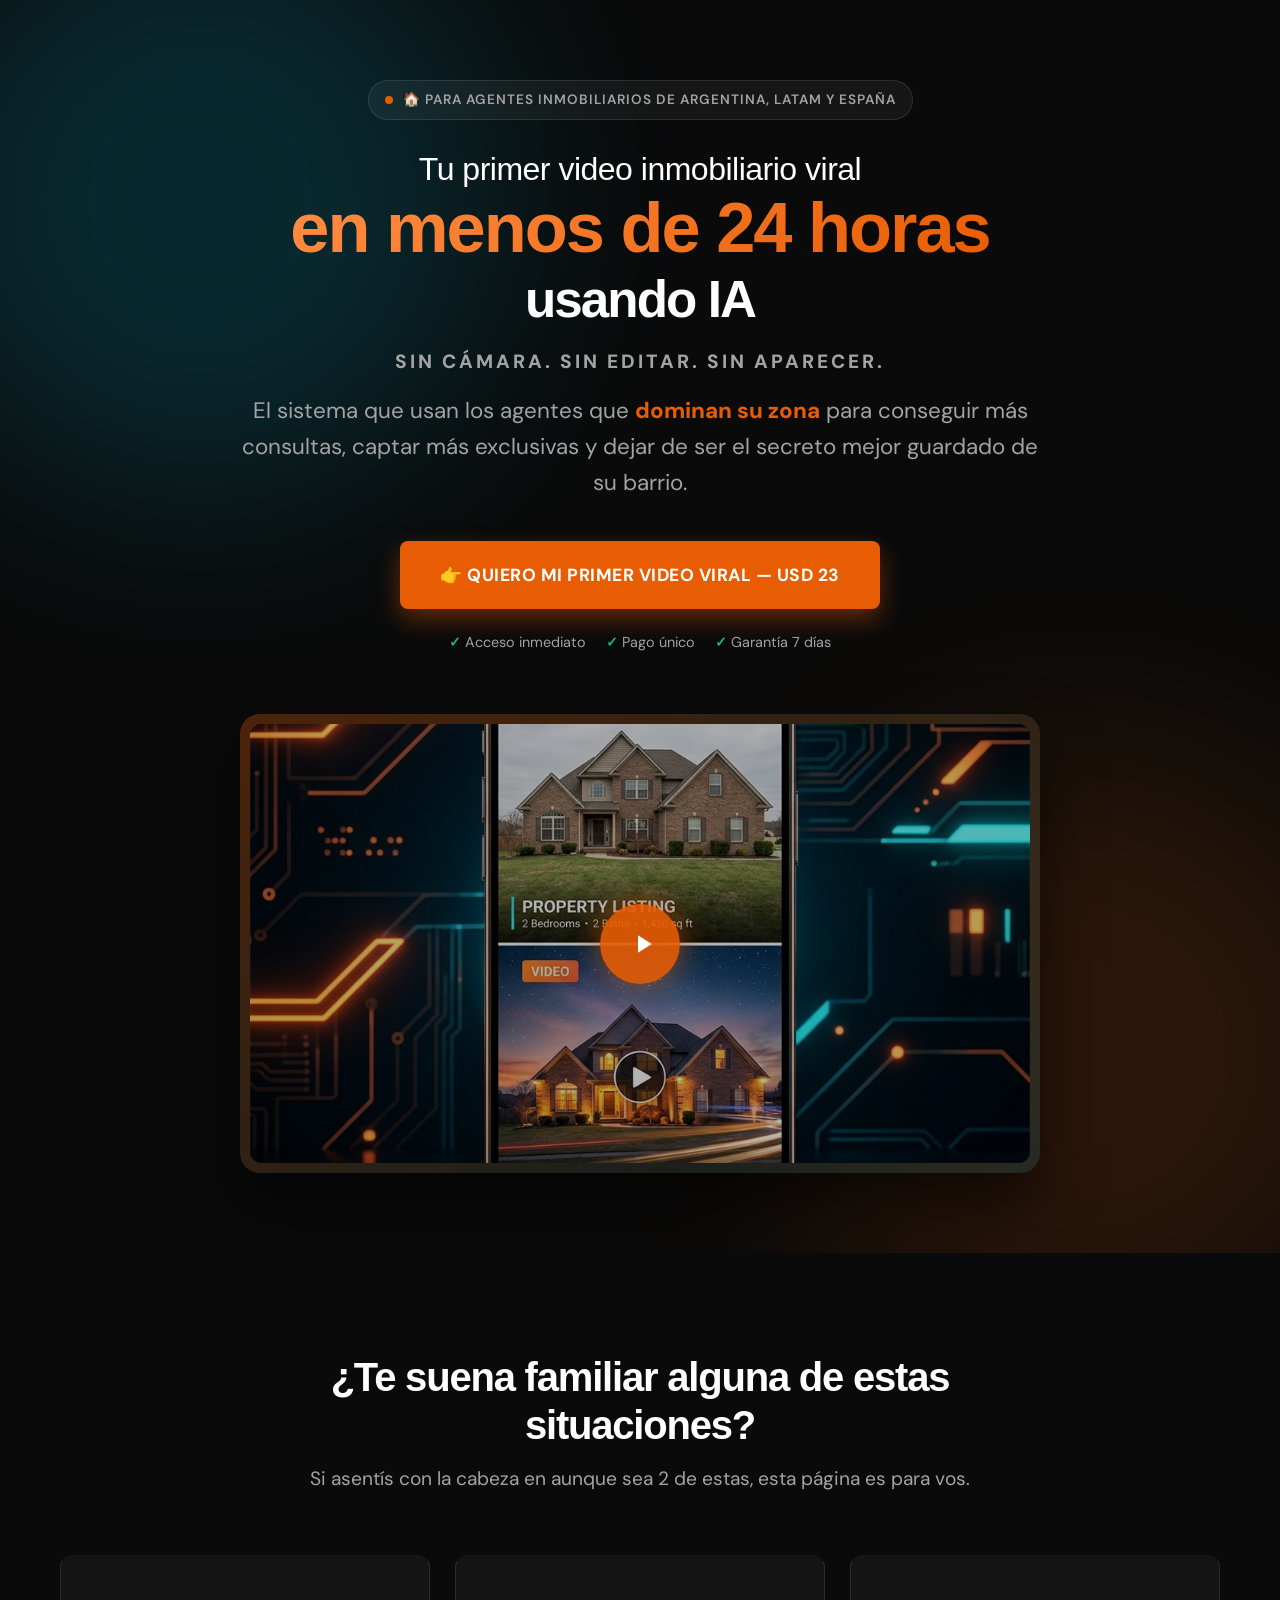
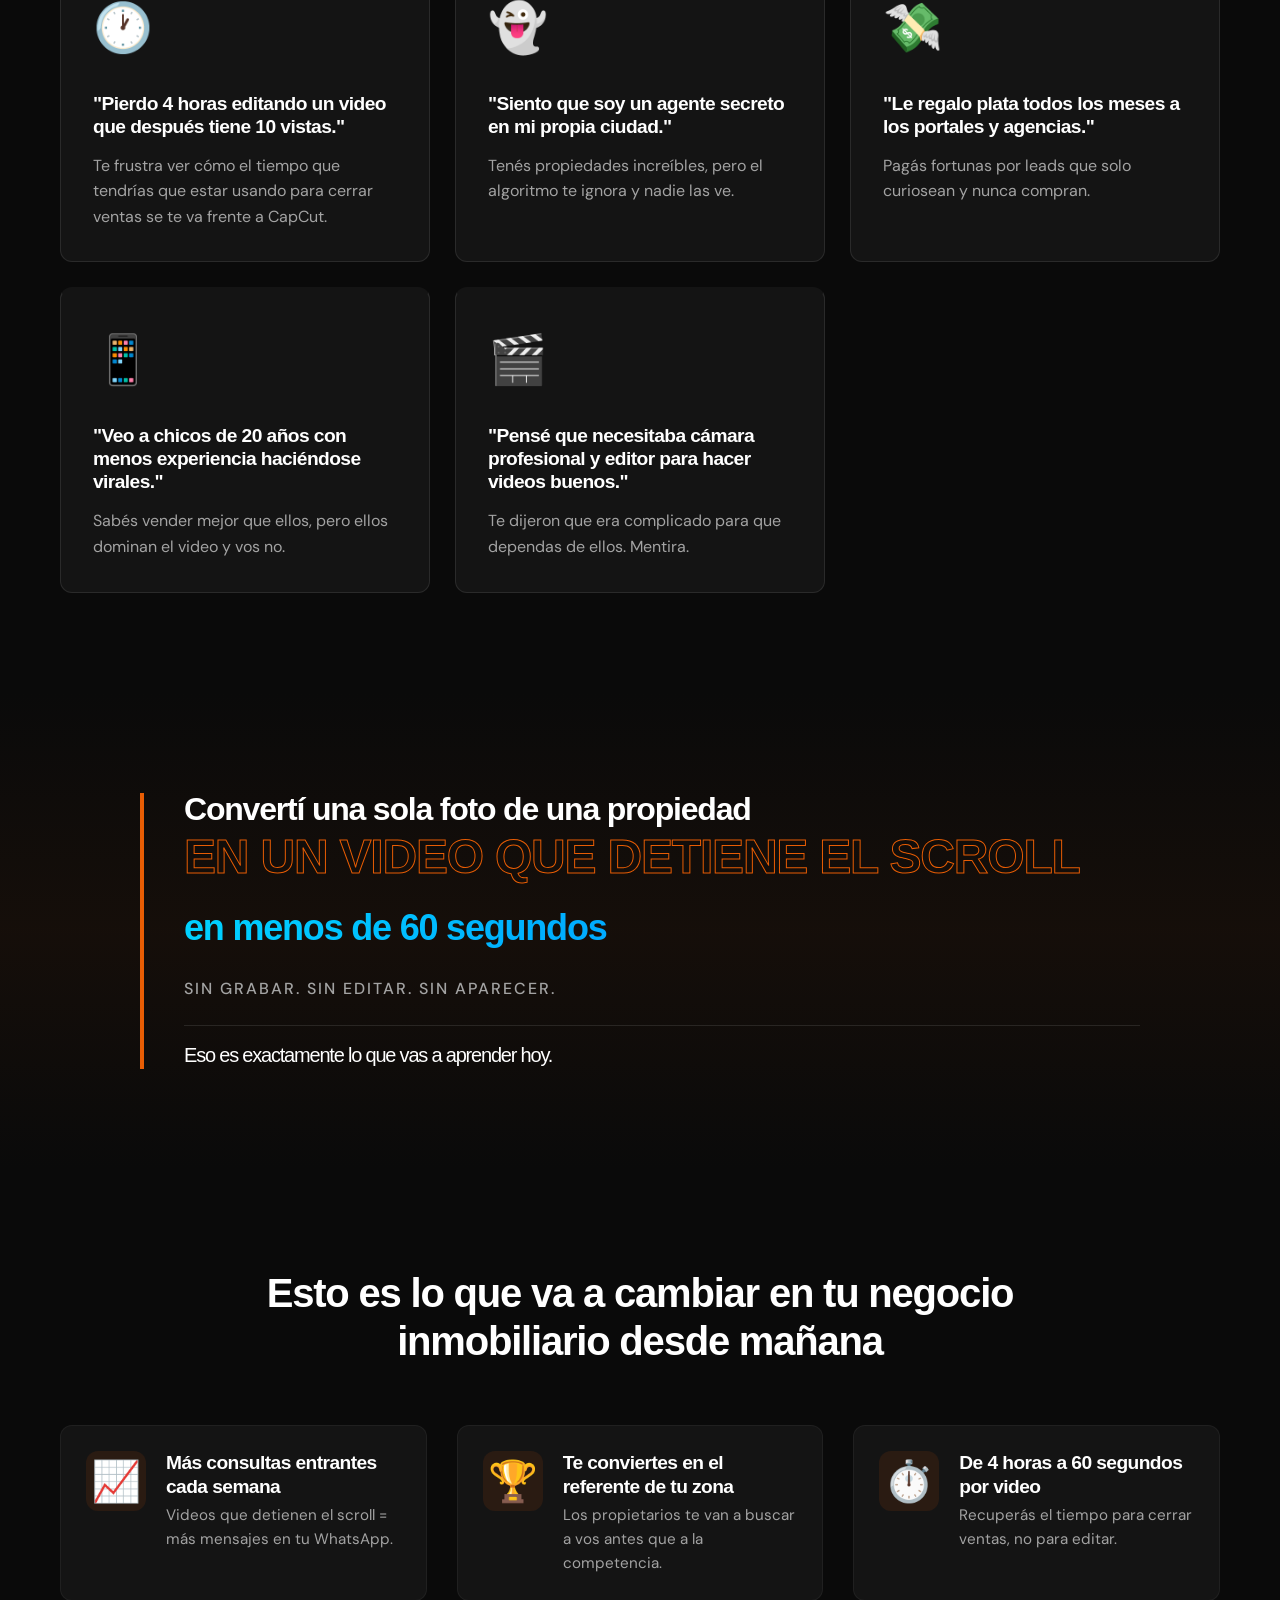
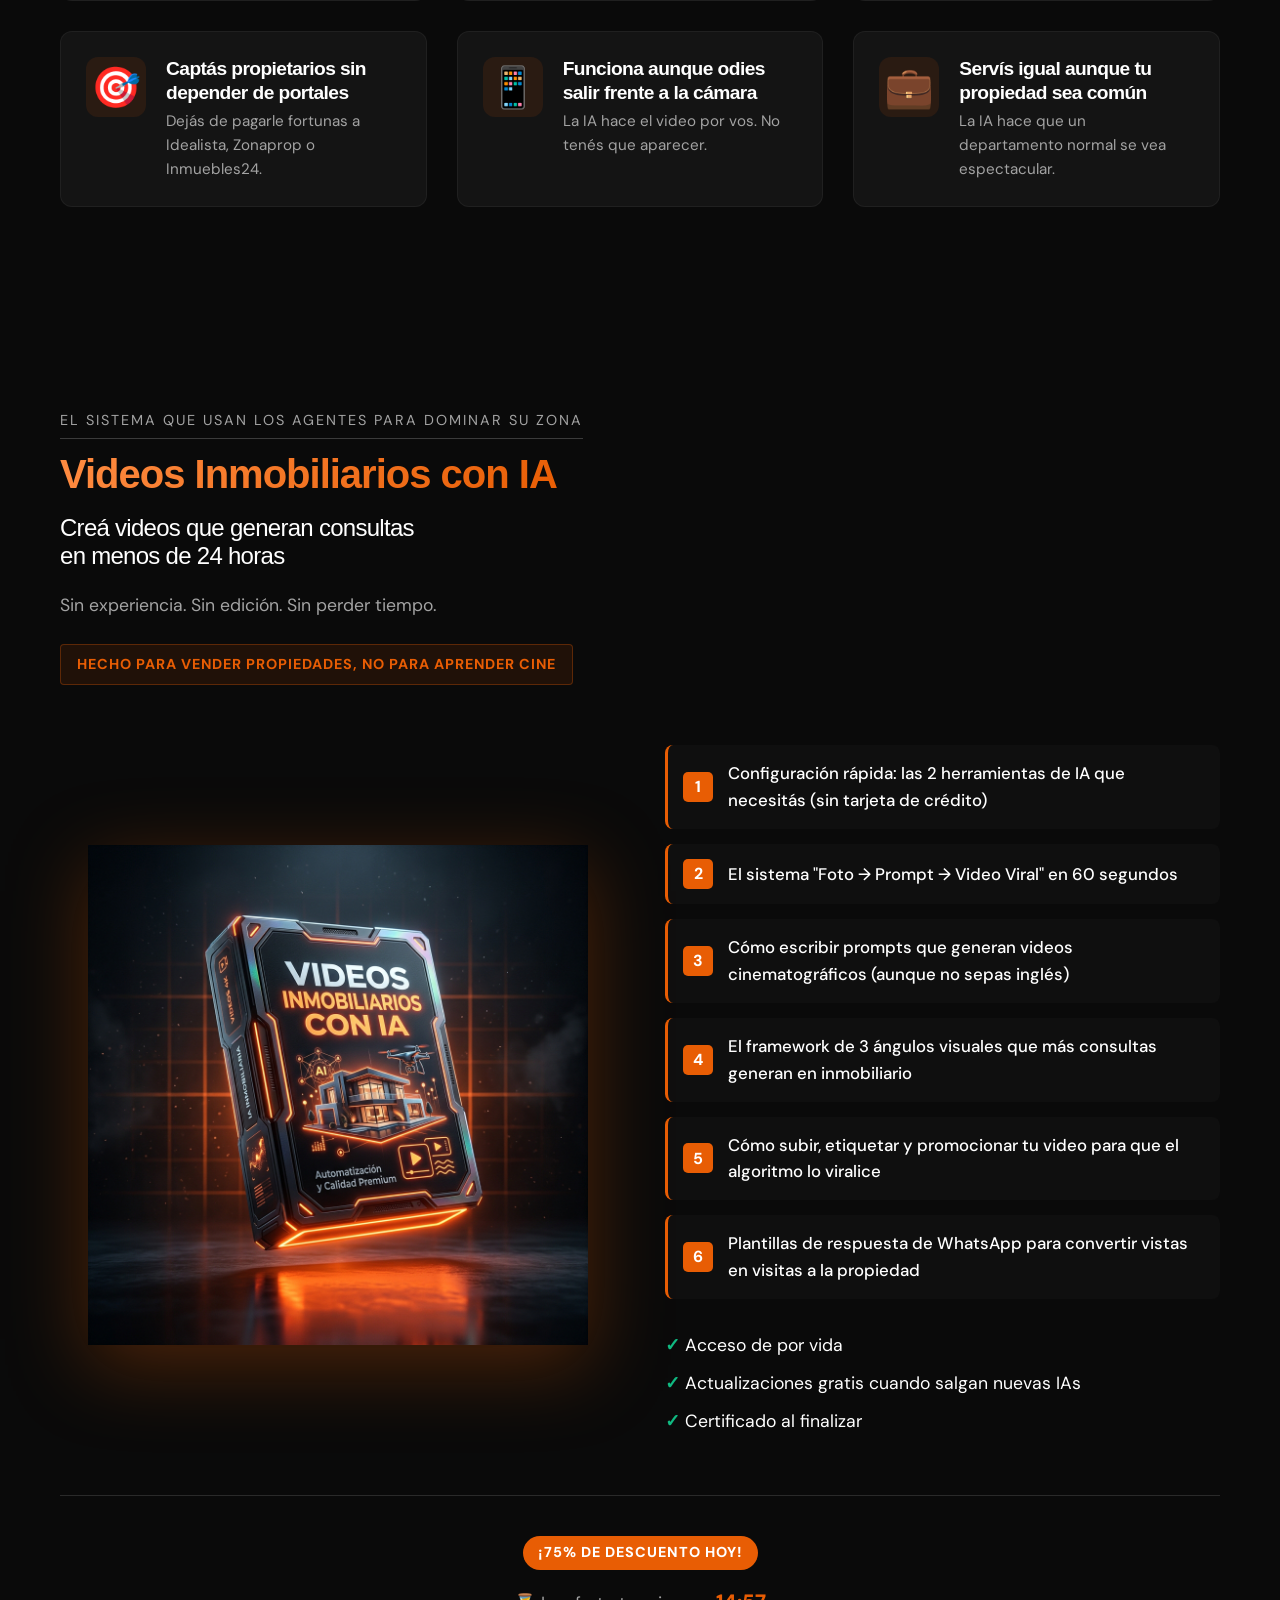
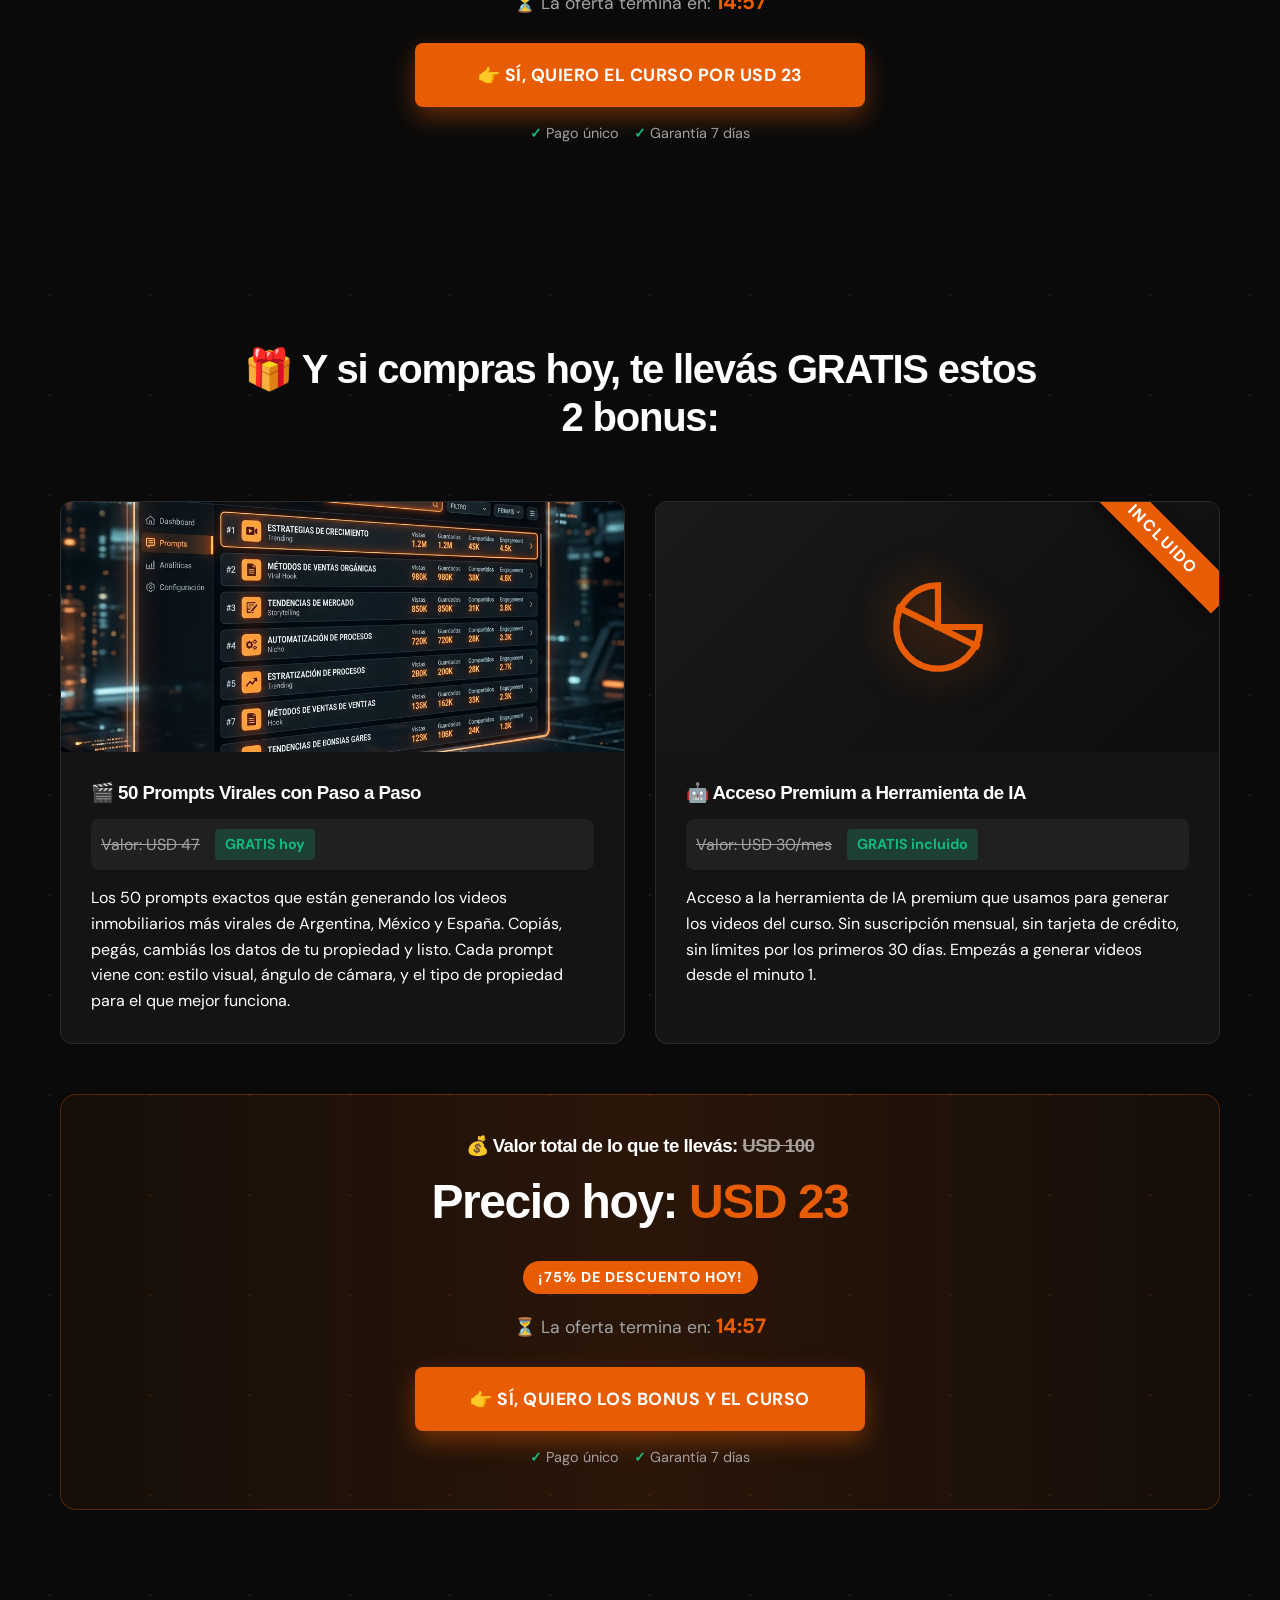
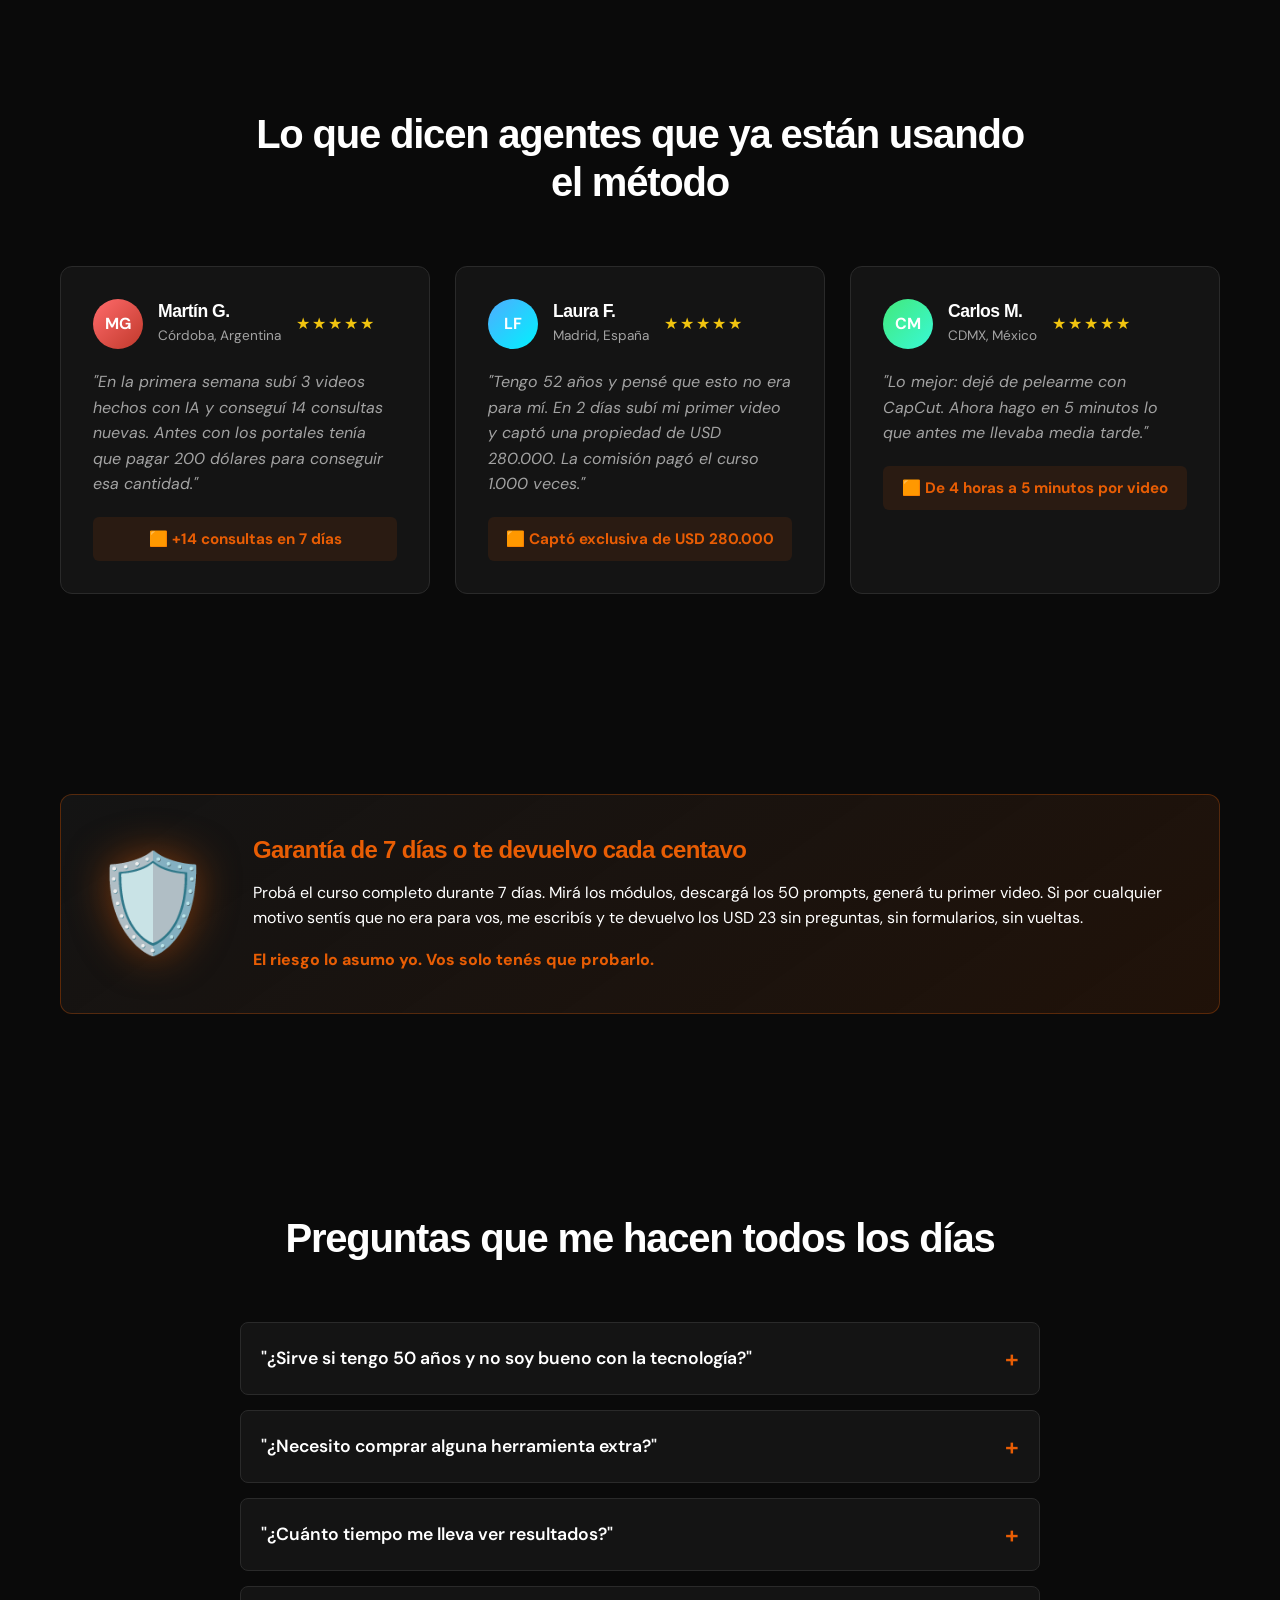
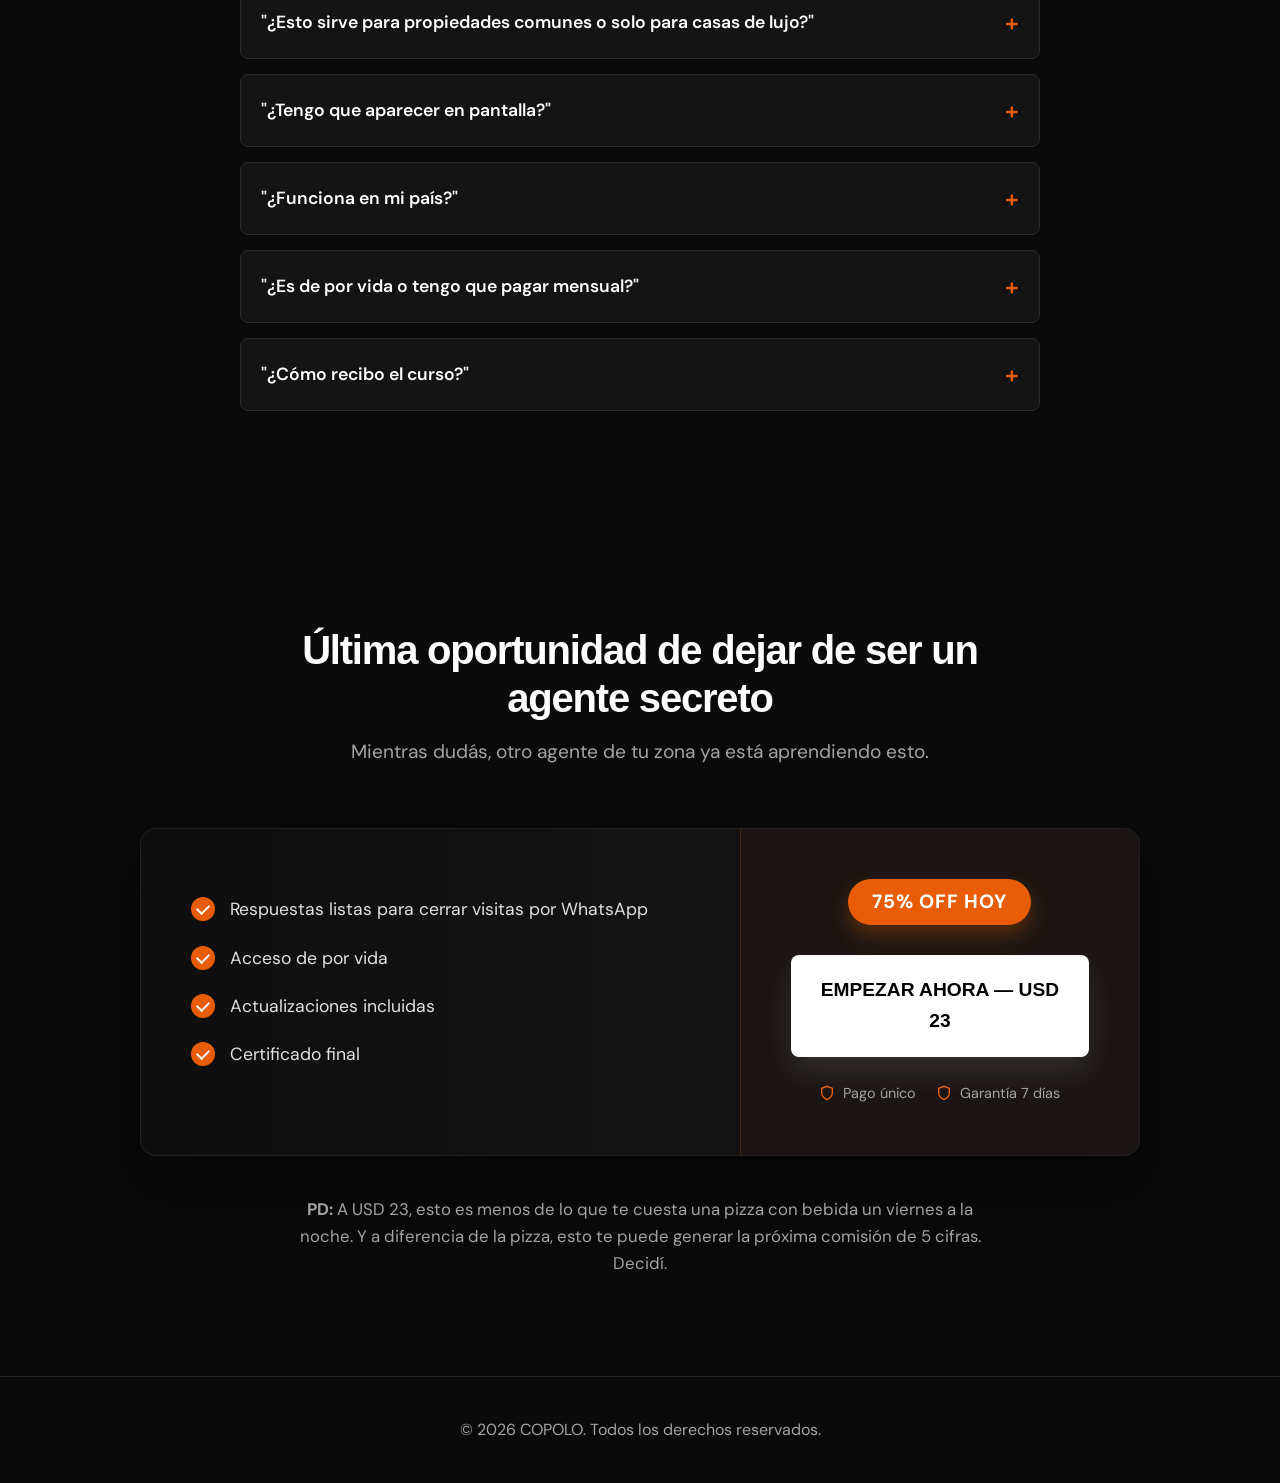
==== commit f71d4355: "Update font to Clash Display for premium look matching user reference" ====
--- a/index.html
+++ b/index.html
@@ -7,7 +7,8 @@
     <meta name="description" content="El sistema que usan los agentes que dominan su zona para conseguir más consultas y captar más exclusivas en 24 horas.">
     <link rel="preconnect" href="https://fonts.googleapis.com">
     <link rel="preconnect" href="https://fonts.gstatic.com" crossorigin>
-    <link href="https://fonts.googleapis.com/css2?family=DM+Sans:opsz,wght@9..40,400;9..40,500;9..40,700&family=Syne:wght@500;600;700;800&display=swap" rel="stylesheet">
+    <link href="https://fonts.googleapis.com/css2?family=DM+Sans:opsz,wght@9..40,400;9..40,500;9..40,700&display=swap" rel="stylesheet">
+    <link href="https://api.fontshare.com/v2/css?f[]=clash-display@600,700&display=swap" rel="stylesheet">
     <link rel="stylesheet" href="styles.css">
 </head>
 <body>
--- a/styles.css
+++ b/styles.css
@@ -9,7 +9,7 @@
     --text-secondary: #a3a3a3;
     --success-green: #10b981;
     --font-main: 'DM Sans', sans-serif;
-    --font-display: 'Syne', sans-serif;
+    --font-display: 'Clash Display', sans-serif;
 }
 
 * {
@@ -907,6 +907,7 @@
 /* --- PREMIUM TYPOGRAPHY & LAYOUT --- */
 h1, h2, h3, h4, .headline, .giant-text, .product-title {
     font-family: var(--font-display);
+    letter-spacing: -0.03em;
 }
 
 .text-gradient-orange {
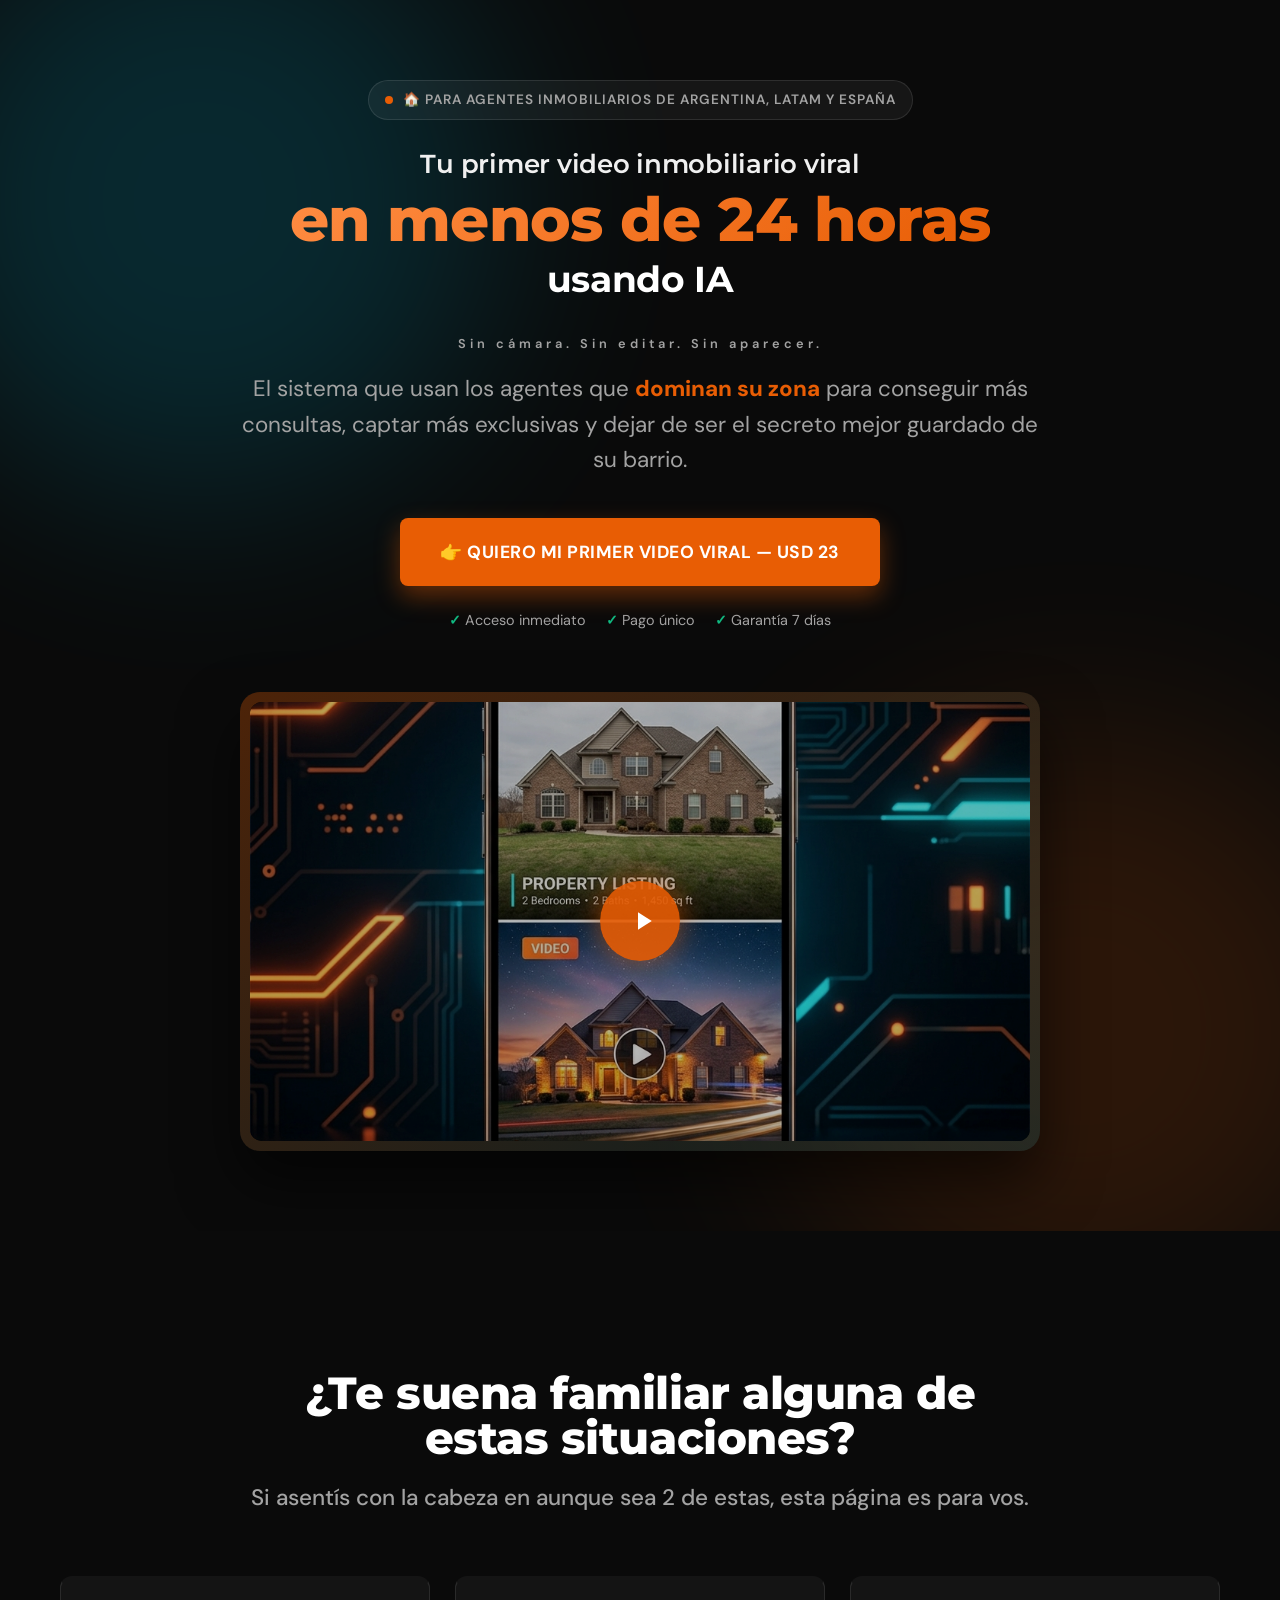
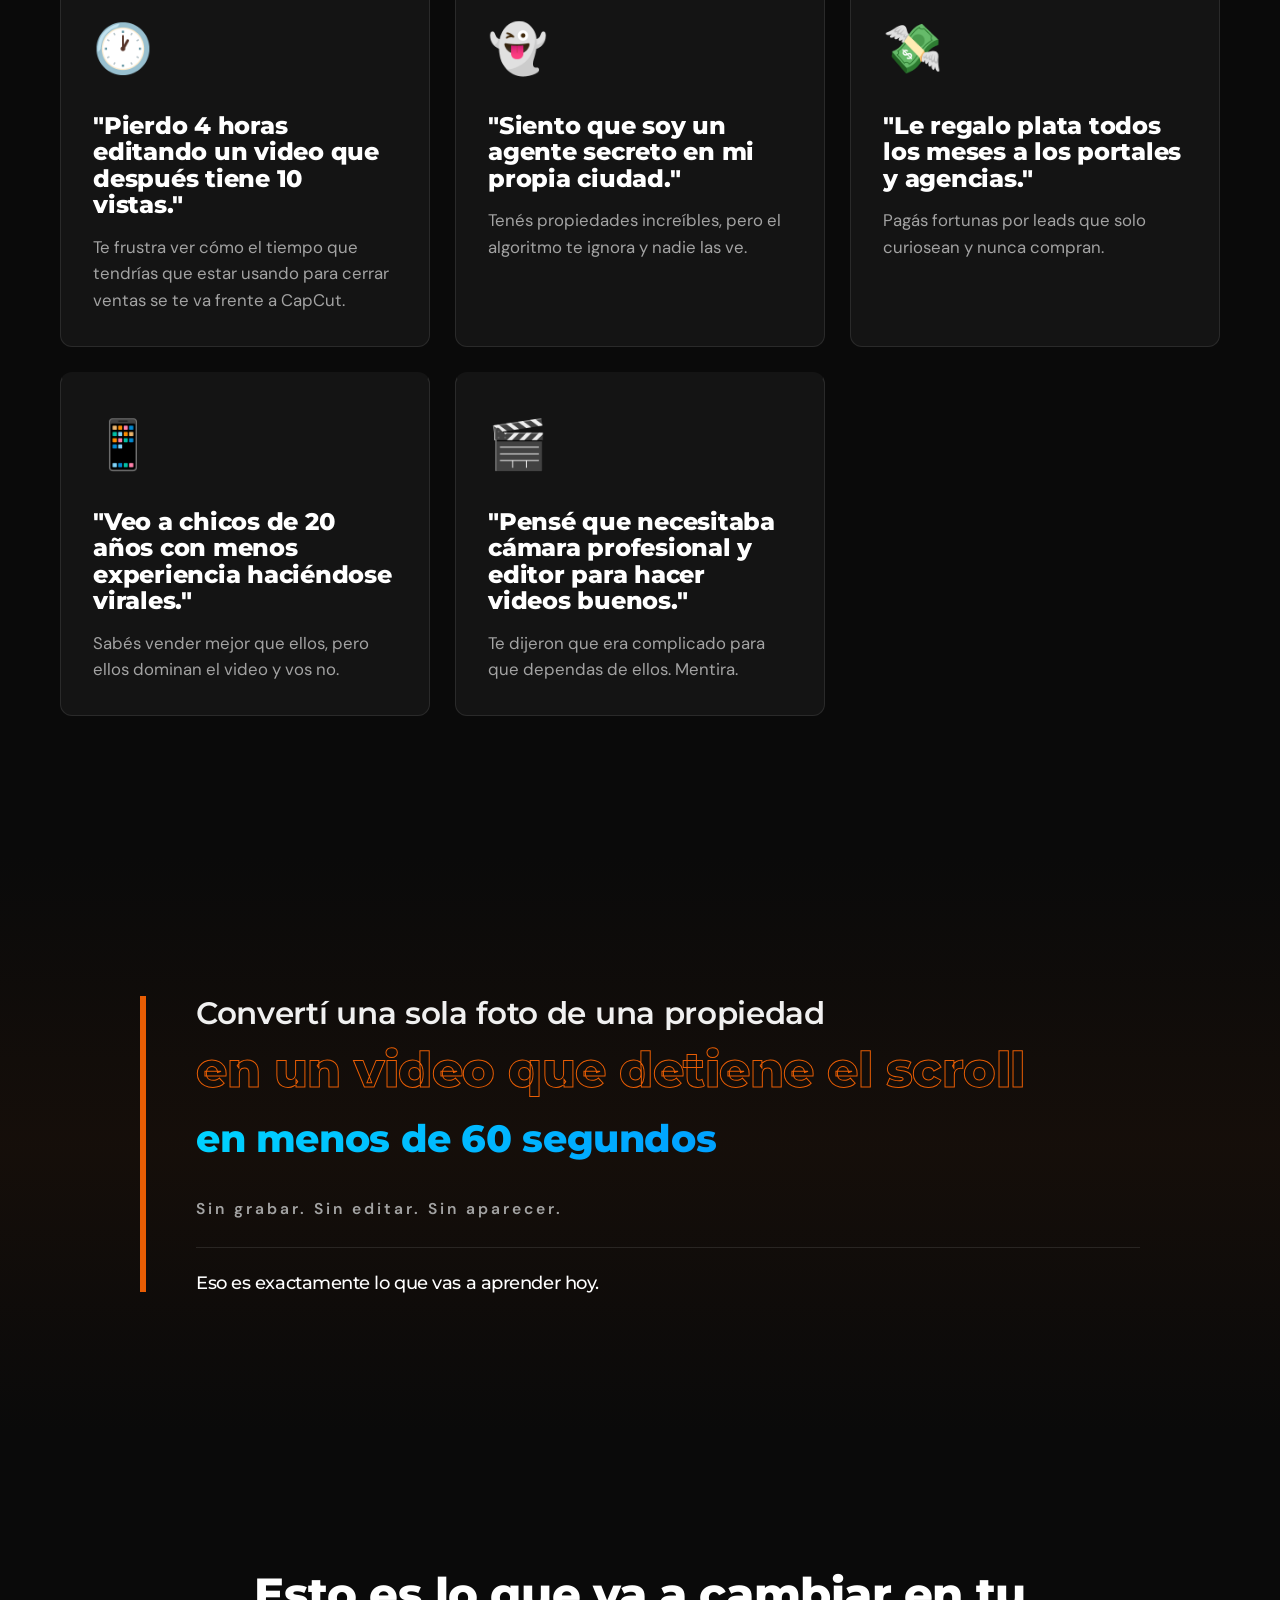
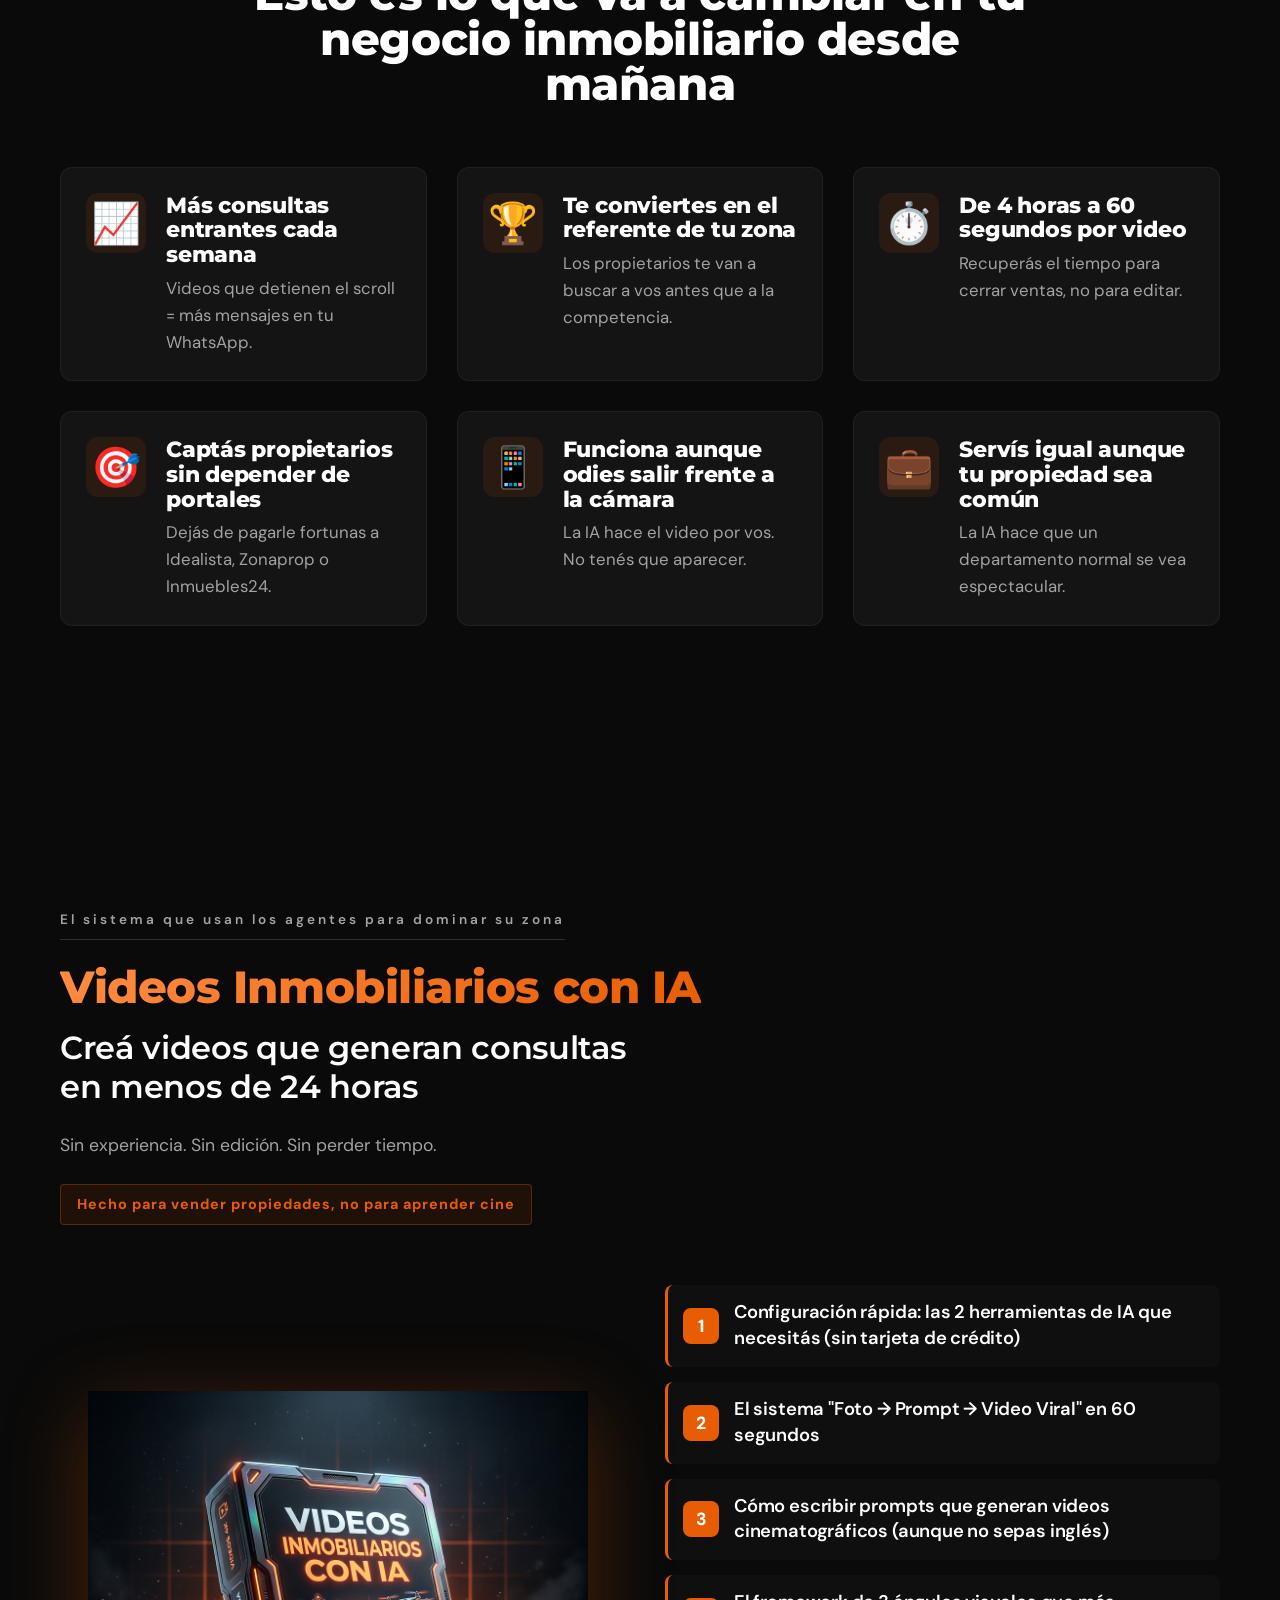
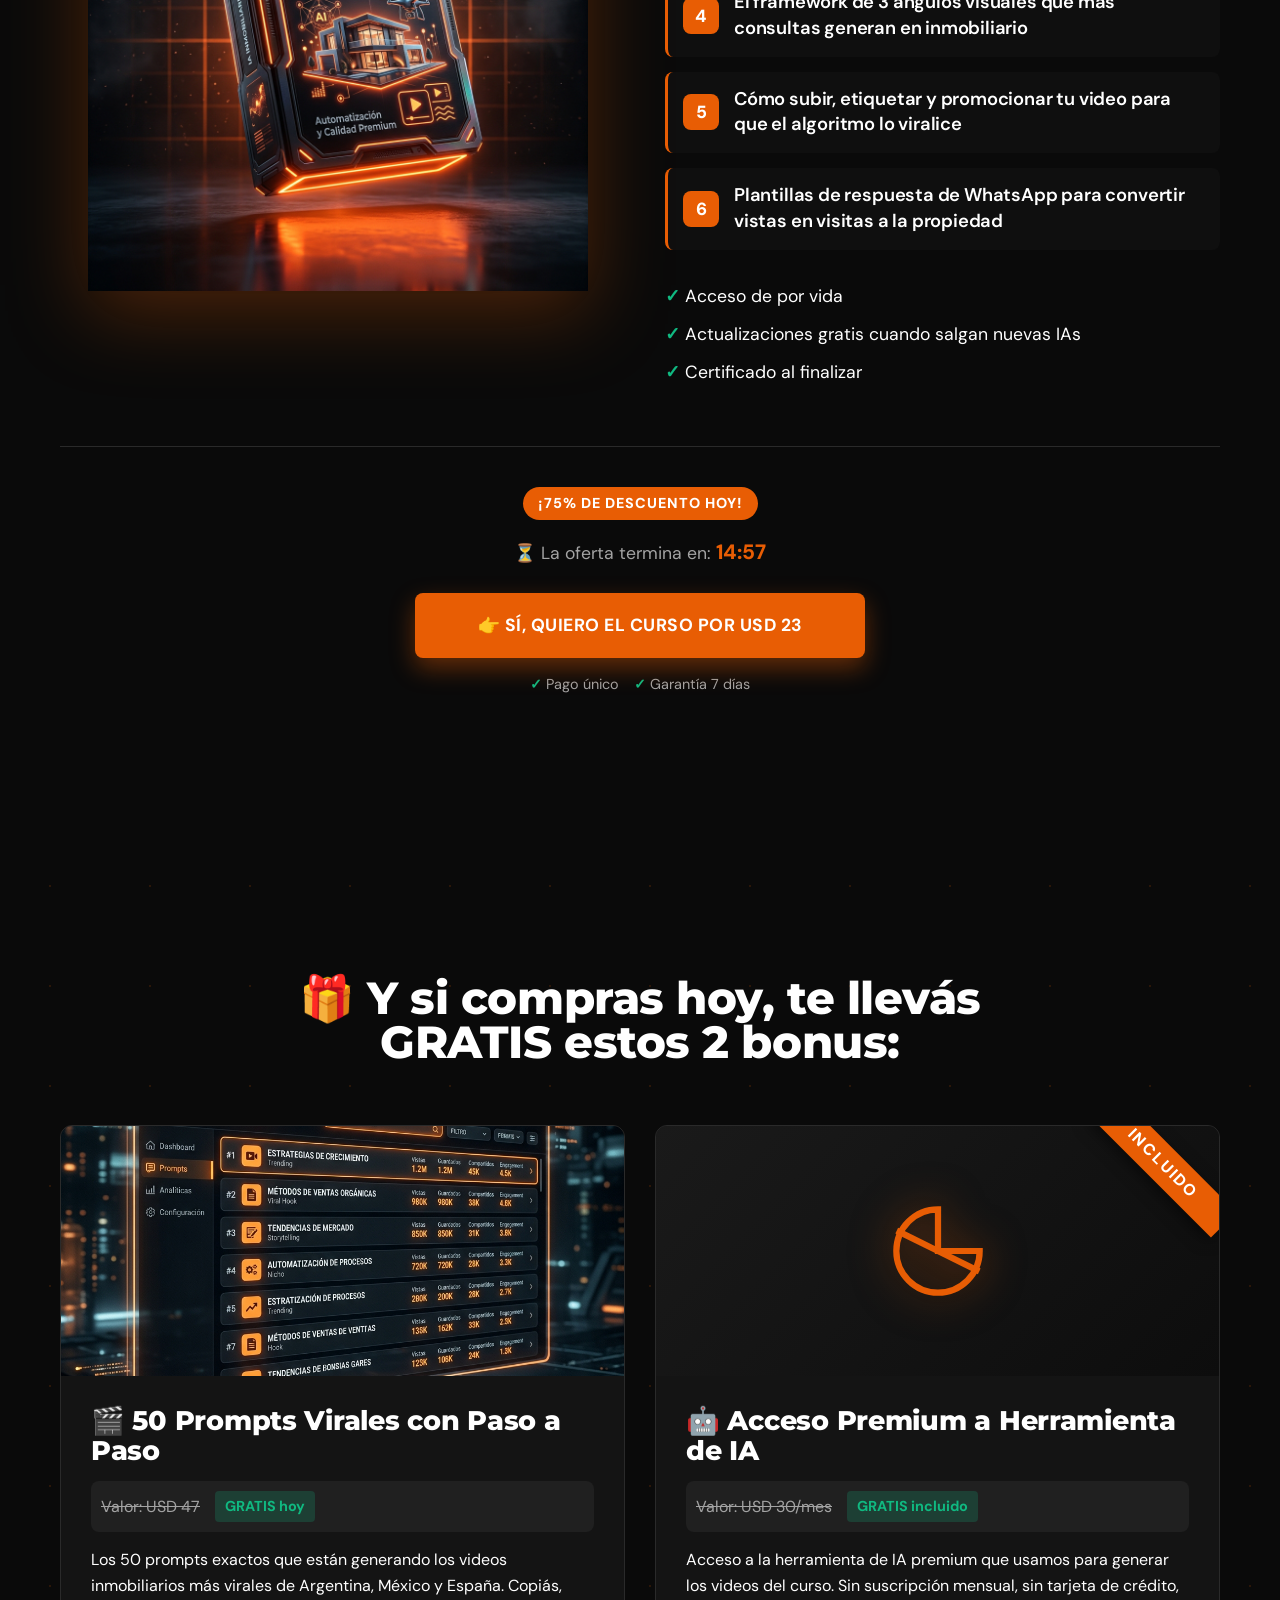
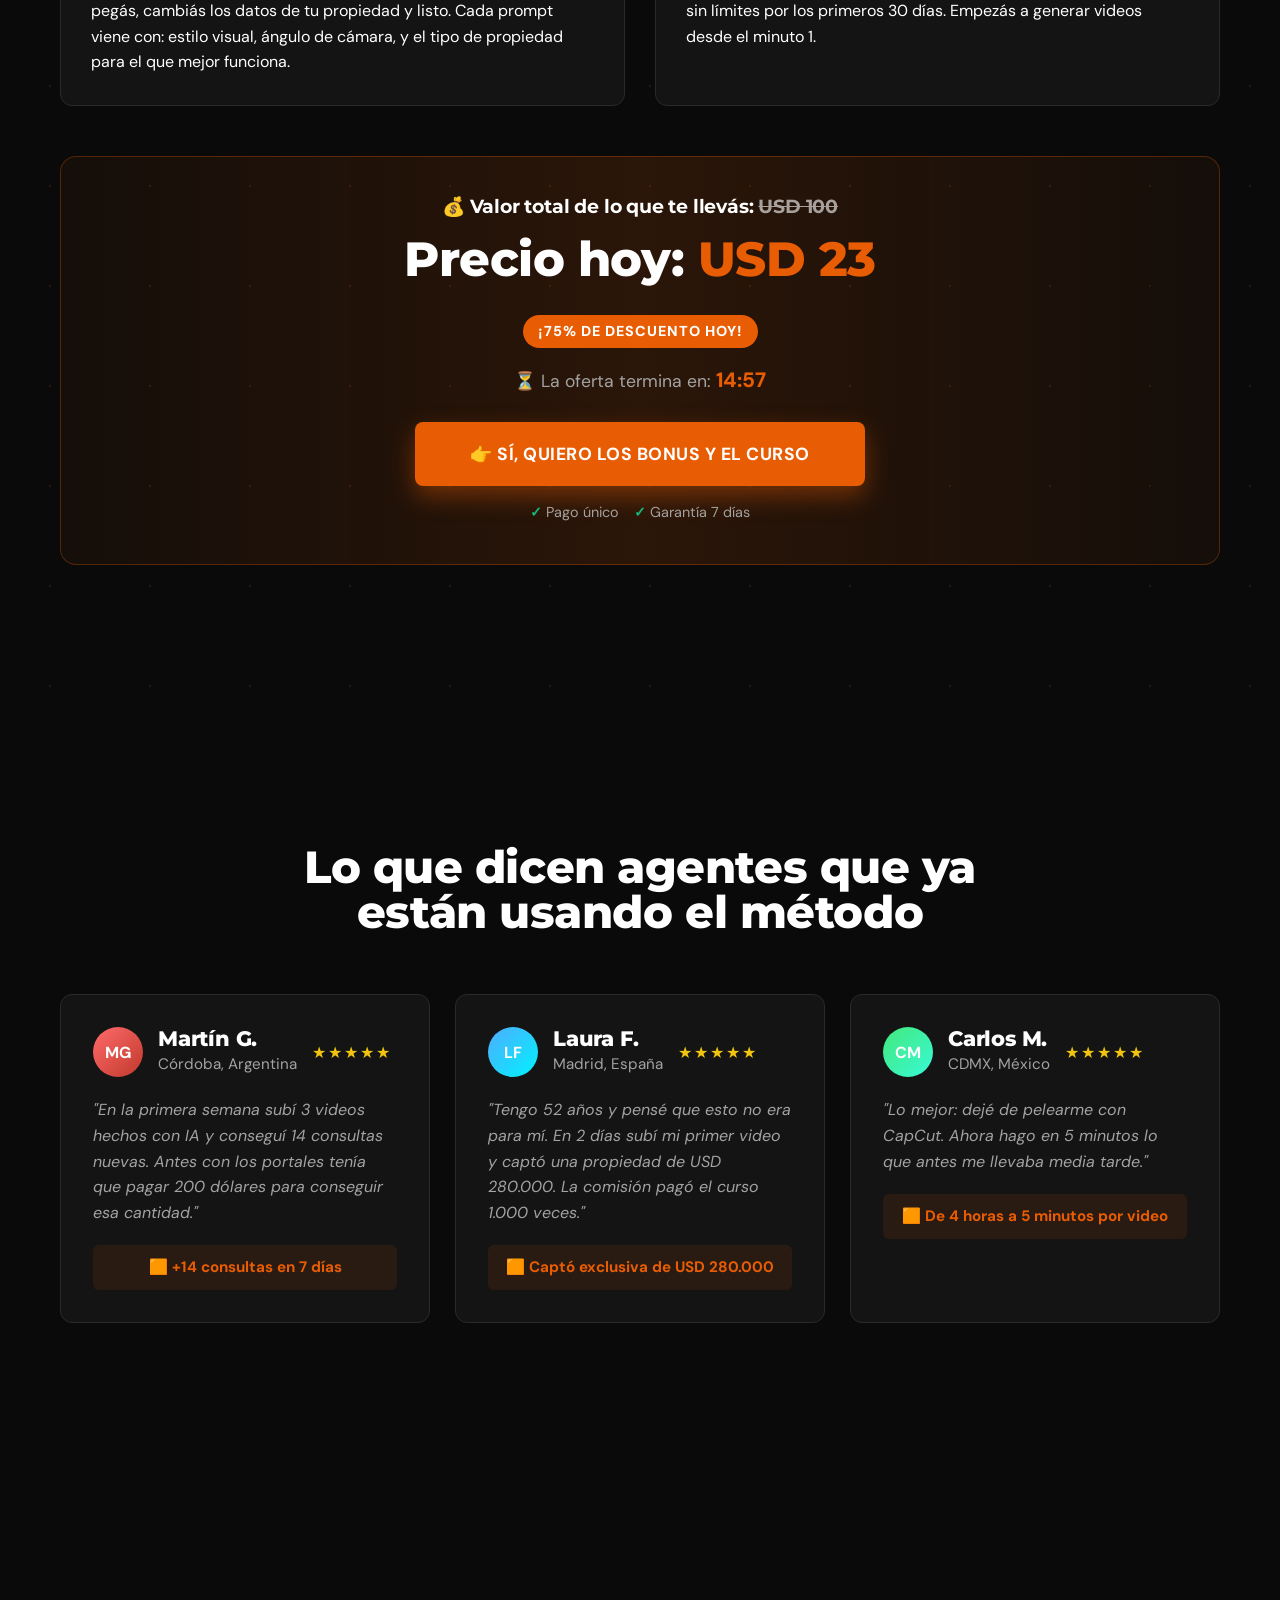
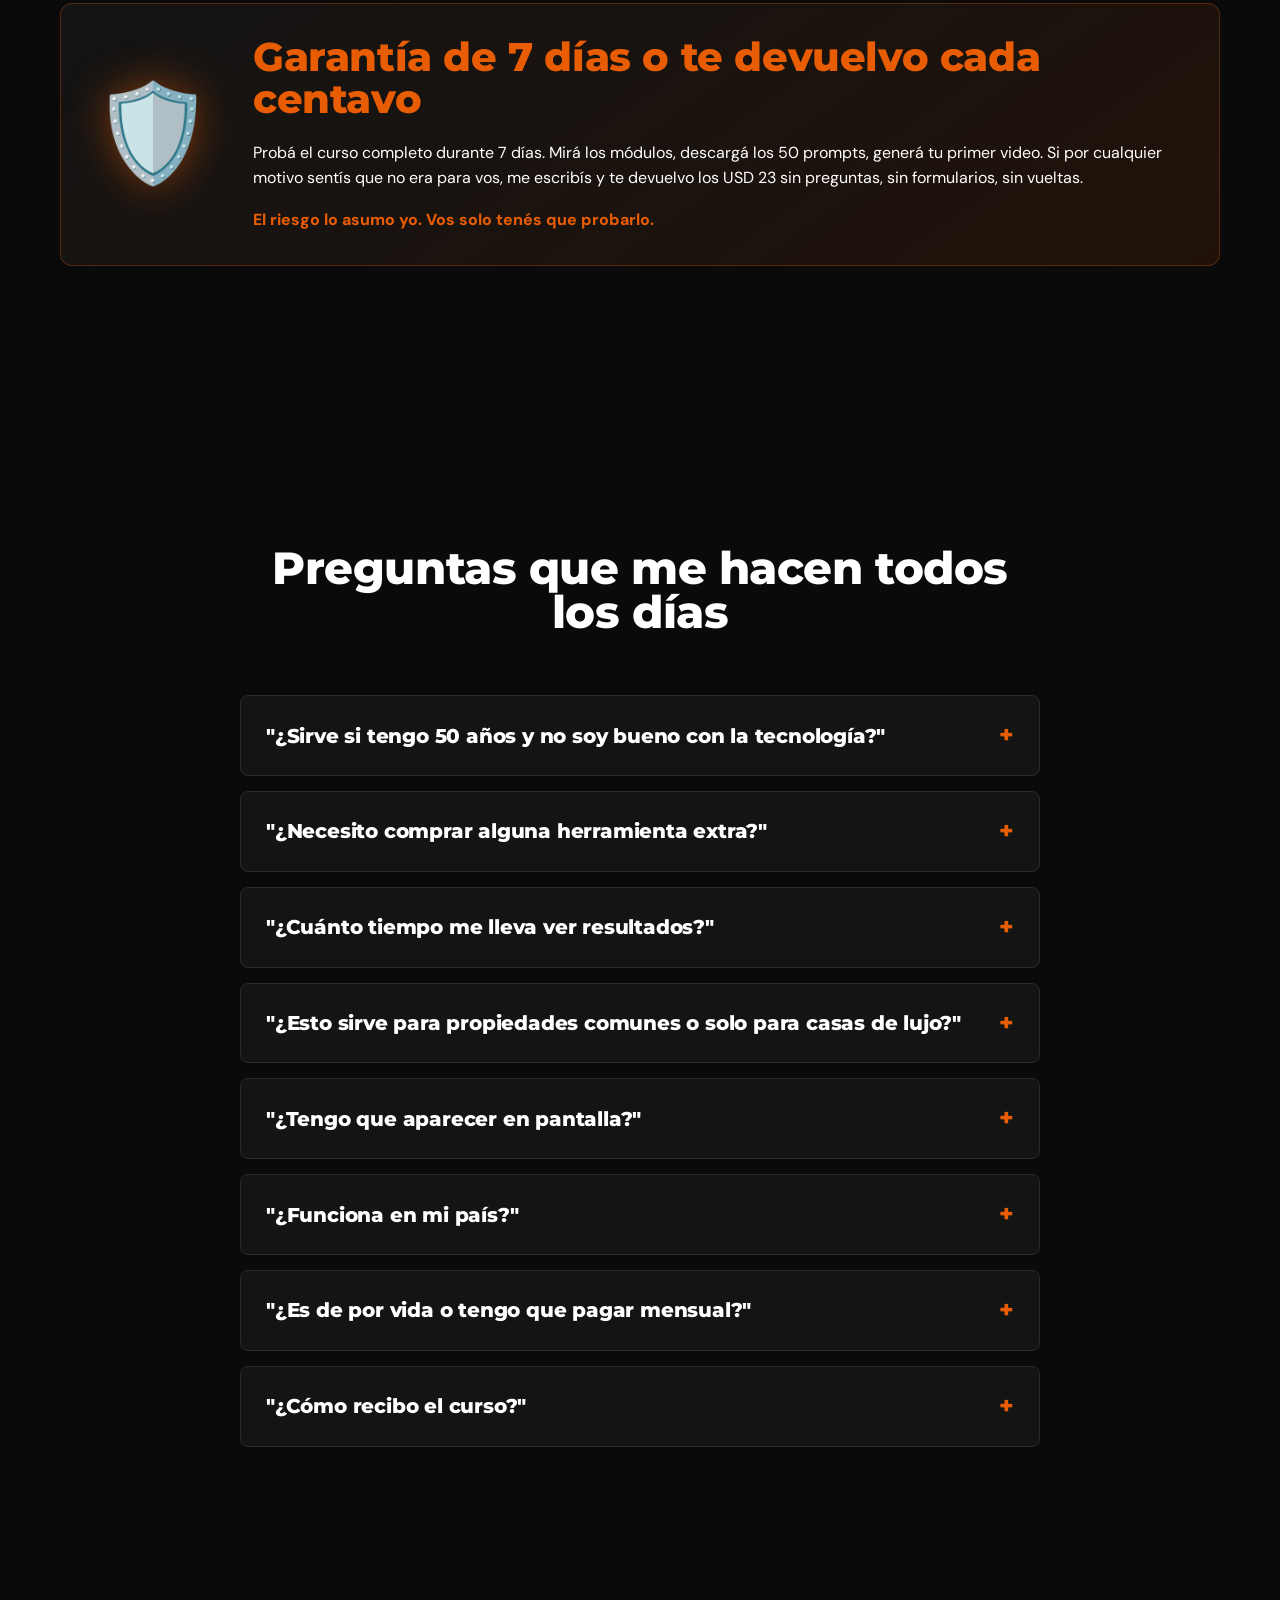
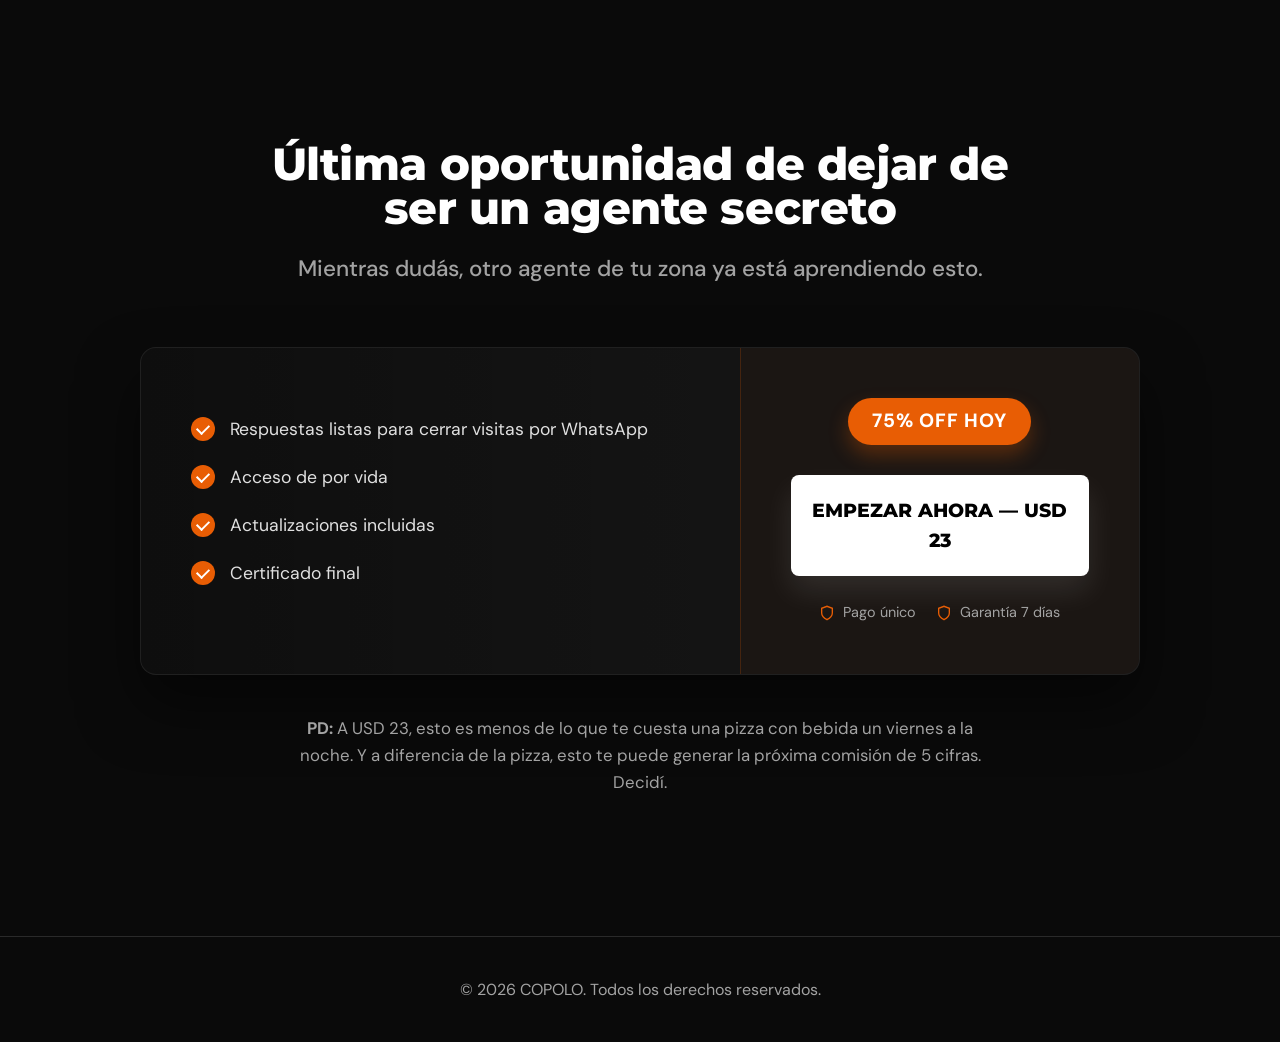
==== commit b72f5d04: "refactor(design): pivot to professional real estate typography using Montserrat, normalizing spacing" ====
--- a/index.html
+++ b/index.html
@@ -7,8 +7,7 @@
     <meta name="description" content="El sistema que usan los agentes que dominan su zona para conseguir más consultas y captar más exclusivas en 24 horas.">
     <link rel="preconnect" href="https://fonts.googleapis.com">
     <link rel="preconnect" href="https://fonts.gstatic.com" crossorigin>
-    <link href="https://fonts.googleapis.com/css2?family=DM+Sans:opsz,wght@9..40,400;9..40,500;9..40,700&display=swap" rel="stylesheet">
-    <link href="https://api.fontshare.com/v2/css?f[]=clash-display@600,700&display=swap" rel="stylesheet">
+    <link href="https://fonts.googleapis.com/css2?family=DM+Sans:opsz,wght@9..40,400;9..40,500;9..40,700&family=Montserrat:wght@500;600;700;800&display=swap" rel="stylesheet">
     <link rel="stylesheet" href="styles.css">
 </head>
 <body>
--- a/styles.css
+++ b/styles.css
@@ -9,7 +9,7 @@
     --text-secondary: #a3a3a3;
     --success-green: #10b981;
     --font-main: 'DM Sans', sans-serif;
-    --font-display: 'Clash Display', sans-serif;
+    --font-display: 'Montserrat', sans-serif;
 }
 
 * {
@@ -41,7 +41,7 @@
 }
 
 .section-padding {
-    padding: 100px 0;
+    padding: 140px 0;
 }
 
 .text-orange { color: var(--accent-orange); }
@@ -55,7 +55,7 @@
 .strike { text-decoration: line-through; opacity: 0.6; }
 
 h1, h2, h3, h4 {
-    line-height: 1.2;
+    line-height: 1.1;
     margin-bottom: 15px;
 }
 
@@ -68,13 +68,19 @@
 }
 
 .section-header h2 {
-    font-size: 2.5rem;
-    font-weight: 800;
+    font-size: clamp(2rem, 4vw, 2.8rem);
+    font-weight: 800;
+    line-height: 1;
+    letter-spacing: -0.01em;
+    margin-bottom: 20px;
+    
 }
 
 .subtitle {
     color: var(--text-secondary);
-    font-size: 1.2rem;
+    font-size: clamp(1.1rem, 2vw, 1.4rem);
+    font-weight: 500;
+    line-height: 1.6;
 }
 
 /* ANIMACIONES */
@@ -135,7 +141,7 @@
     border-radius: 8px;
     font-size: 1.1rem;
     font-weight: 700;
-    text-transform: uppercase;
+    
     letter-spacing: 0.5px;
     text-decoration: none;
     box-shadow: 0 10px 25px rgba(232, 93, 4, 0.4);
@@ -296,7 +302,7 @@
     font-size: 0.85rem;
     font-weight: 600;
     letter-spacing: 1px;
-    text-transform: uppercase;
+    
     color: var(--text-secondary);
     background: rgba(255,255,255,0.05);
     padding: 8px 16px;
@@ -430,13 +436,16 @@
 }
 
 .card-text h3 {
-    font-size: 1.2rem;
-    font-weight: 700;
+    font-size: 1.5rem;
+    font-weight: 800;
+    letter-spacing: -0.01em;
+    line-height: 1.1;
 }
 
 .card-text p {
     color: var(--text-secondary);
-    font-size: 1rem;
+    font-size: 1.05rem;
+    line-height: 1.6;
 }
 
 /* TRANSICIÓN SECTION */
@@ -491,13 +500,17 @@
 }
 
 .b-text h4 {
-    font-size: 1.2rem;
-    margin-bottom: 5px;
+    font-size: 1.4rem;
+    font-weight: 800;
+    letter-spacing: -0.01em;
+    margin-bottom: 8px;
+    line-height: 1.1;
 }
 
 .b-text p {
     color: var(--text-secondary);
-    font-size: 0.95rem;
+    font-size: 1.05rem;
+    line-height: 1.6;
 }
 
 /* PRODUCTO SECTION */
@@ -535,19 +548,22 @@
 .m-num {
     background: var(--accent-orange);
     color: white;
-    width: 30px;
-    height: 30px;
+    width: 36px;
+    height: 36px;
     display: flex;
     align-items: center;
     justify-content: center;
-    border-radius: 5px;
-    font-weight: bold;
+    border-radius: 8px;
+    font-weight: 800;
+    font-size: 1.1rem;
     flex-shrink: 0;
 }
 
 .m-text {
-    font-size: 1.05rem;
-    font-weight: 500;
+    font-size: 1.15rem;
+    font-weight: 600;
+    line-height: 1.4;
+    letter-spacing: -0.01em;
 }
 
 .bullet-list .bullet {
@@ -619,6 +635,14 @@
 .bonus-content {
     padding: 30px;
     flex-grow: 1;
+}
+
+.bonus-content h3 {
+    font-size: 1.7rem;
+    font-weight: 800;
+    letter-spacing: -0.01em;
+    line-height: 1.1;
+    margin-bottom: 15px;
 }
 
 .price-tag {
@@ -687,8 +711,8 @@
 .bg-gradient-2 { background: linear-gradient(135deg, #4facfe, #00f2fe); }
 .bg-gradient-3 { background: linear-gradient(135deg, #43e97b, #38f9d7); }
 
-.t-info h4 { margin: 0; font-size: 1.1rem; }
-.t-info span { color: var(--text-secondary); font-size: 0.85rem; }
+.t-info h4 { margin: 0; font-size: 1.3rem; font-weight: 800; letter-spacing: -0.01em; line-height: 1.1; }
+.t-info span { color: var(--text-secondary); font-size: 0.95rem; }
 
 .t-stars { color: #f1c40f; letter-spacing: 2px; }
 
@@ -723,7 +747,15 @@
     filter: drop-shadow(0 0 20px rgba(232,93,4,0.5));
 }
 
-.g-content h2 { color: var(--accent-orange); }
+.g-content h2 { 
+    color: var(--accent-orange); 
+    font-size: clamp(1.8rem, 4vw, 2.5rem);
+    font-weight: 800;
+    letter-spacing: -0.01em;
+    line-height: 1.05;
+    margin-bottom: 20px;
+    
+}
 
 /* FAQ SECTION */
 .faq-accordion {
@@ -742,18 +774,20 @@
 .faq-btn {
     width: 100%;
     text-align: left;
-    padding: 20px;
+    padding: 25px;
     background: none;
     border: none;
     color: white;
-    font-size: 1.1rem;
-    font-weight: 600;
-    font-family: var(--font-main);
+    font-size: 1.25rem;
+    font-weight: 800;
+    font-family: var(--font-display);
+    letter-spacing: -0.01em;
     cursor: pointer;
     display: flex;
     justify-content: space-between;
     align-items: center;
     transition: background 0.3s;
+    line-height: 1.2;
 }
 
 .faq-btn:hover {
@@ -900,14 +934,15 @@
     }
     
     .section-padding {
-        padding: 60px 0;
+        padding: 80px 0;
     }
 }
 
 /* --- PREMIUM TYPOGRAPHY & LAYOUT --- */
 h1, h2, h3, h4, .headline, .giant-text, .product-title {
     font-family: var(--font-display);
-    letter-spacing: -0.03em;
+    letter-spacing: -0.01em;
+    line-height: 1.1;
 }
 
 .text-gradient-orange {
@@ -934,37 +969,39 @@
     display: flex;
     flex-direction: column;
     align-items: center;
-    gap: 5px;
-}
-.hl-line-1 { font-size: 0.5em; font-weight: 500; letter-spacing: -0.5px; }
-.hl-line-2 { font-size: 1.1em; font-weight: 800; line-height: 1; letter-spacing: -2px; }
-.hl-line-3 { font-size: 0.8em; font-weight: 700; color: white; }
-.hl-line-4 { font-size: 0.3em; font-family: var(--font-main); color: var(--text-secondary); text-transform: uppercase; letter-spacing: 3px; margin-top: 15px; }
+    gap: 12px;
+    font-size: clamp(2rem, 5vw, 3.2rem);
+}
+.hl-line-1 { font-size: 0.5em; font-weight: 600; letter-spacing: -0.01em; color: #f0f0f0; }
+.hl-line-2 { font-size: 1.2em; font-weight: 800; line-height: 0.95; letter-spacing: -0.01em;  }
+.hl-line-3 { font-size: 0.7em; font-weight: 700; color: white; letter-spacing: -0.01em; }
+.hl-line-4 { font-size: 0.25em; font-family: var(--font-main); color: var(--text-secondary);  letter-spacing: 4px; margin-top: 25px; font-weight: 600; }
 
 /* TRANSICIÓN GIANT TEXT */
 .giant-text {
     display: flex;
     flex-direction: column;
-    gap: 10px;
+    gap: 15px;
     text-align: left;
     max-width: 1000px;
     margin: 0 auto;
-    border-left: 4px solid var(--accent-orange);
-    padding-left: 40px;
-}
-.gt-1 { font-size: 0.8em; font-weight: 600; color: white; line-height: 1; }
-.gt-2 { font-size: 1.2em; font-weight: 800; line-height: 0.9; text-transform: uppercase; margin-bottom: 15px; }
-.gt-3 { font-size: 0.9em; font-weight: 800; }
-.gt-4 { font-size: 0.4em; font-family: var(--font-main); color: var(--text-secondary); letter-spacing: 2px; text-transform: uppercase; margin: 15px 0; }
-.gt-5 { font-size: 0.5em; color: white; border-top: 1px solid rgba(255,255,255,0.1); padding-top: 15px; }
+    border-left: 6px solid var(--accent-orange);
+    padding-left: 50px;
+    font-size: clamp(1.8rem, 4vw, 2.8rem);
+}
+.gt-1 { font-size: 0.7em; font-weight: 600; color: #f0f0f0; line-height: 1.1; letter-spacing: -0.01em; }
+.gt-2 { font-size: 1.1em; font-weight: 800; line-height: 0.95;  margin-bottom: 10px; letter-spacing: -0.01em; }
+.gt-3 { font-size: 0.85em; font-weight: 800; letter-spacing: -0.01em; }
+.gt-4 { font-size: 0.35em; font-family: var(--font-main); color: var(--text-secondary); letter-spacing: 3px;  margin: 25px 0 15px; font-weight: 600; }
+.gt-5 { font-size: 0.4em; color: white; border-top: 1px solid rgba(255,255,255,0.1); padding-top: 25px; font-weight: 500; }
 
 /* PRODUCT PRESENTATION */
-.align-left { text-align: left; max-width: 600px; margin-left: 0; }
-.eyebrow { font-size: 0.9rem; text-transform: uppercase; letter-spacing: 2px; color: var(--text-secondary); margin-bottom: 15px; display: inline-block; border-bottom: 1px solid rgba(255,255,255,0.2); padding-bottom: 5px; font-family: var(--font-main);}
-.product-title { font-size: 3.5rem; font-weight: 800; line-height: 1; margin-bottom: 20px; letter-spacing: -1px; }
-.product-subtitle { font-size: 1.5rem; color: white; margin-bottom: 20px; font-weight: 500;}
+.align-left { text-align: left; max-width: 700px; margin-left: 0; }
+.eyebrow { font-size: 0.85rem;  letter-spacing: 3px; color: var(--text-secondary); margin-bottom: 25px; display: inline-block; border-bottom: 1px solid rgba(255,255,255,0.15); padding-bottom: 8px; font-family: var(--font-main); font-weight: 600; }
+.product-title { font-size: clamp(2.2rem, 5vw, 3.5rem); font-weight: 800; line-height: 0.95; margin-bottom: 25px; letter-spacing: -0.01em;  }
+.product-subtitle { font-size: clamp(1.4rem, 3vw, 2rem); color: white; margin-bottom: 25px; font-weight: 600; letter-spacing: -0.01em; line-height: 1.2; }
 .product-desc { font-size: 1.1rem; color: var(--text-secondary); margin-bottom: 25px; font-family: var(--font-main); }
-.product-tag { background: rgba(232, 93, 4, 0.1); border: 1px solid rgba(232, 93, 4, 0.3); color: var(--accent-orange); display: inline-block; padding: 8px 16px; border-radius: 4px; font-weight: 700; font-size: 0.9rem; text-transform: uppercase; letter-spacing: 1px; font-family: var(--font-main); }
+.product-tag { background: rgba(232, 93, 4, 0.1); border: 1px solid rgba(232, 93, 4, 0.3); color: var(--accent-orange); display: inline-block; padding: 8px 16px; border-radius: 4px; font-weight: 700; font-size: 0.9rem;  letter-spacing: 1px; font-family: var(--font-main); }
 
 /* PREMIUM CHECKOUT BOX */
 .checkout-grid {
@@ -1048,7 +1085,7 @@
     font-weight: 800;
     font-family: var(--font-display);
     text-decoration: none;
-    text-transform: uppercase;
+    
     position: relative;
     overflow: hidden;
     transition: transform 0.3s;
@@ -1085,9 +1122,75 @@
     color: var(--accent-orange);
 }
 
+/* --- STRICT MOBILE OPTIMIZATIONS --- */
 @media (max-width: 992px) {
     .checkout-grid { grid-template-columns: 1fr; }
-    .giant-text { padding-left: 20px; border-left-width: 2px; }
+    .giant-text { padding-left: 20px; border-left-width: 4px; }
     .checkout-action-box { border-left: none; border-top: 1px solid rgba(232, 93, 4, 0.2); }
     .checkout-benefits { padding: 30px 20px; }
-}
+    .producto-layout { grid-template-columns: 1fr; gap: 30px; }
+}
+
+@media (max-width: 768px) {
+    /* Spacing */
+    .section-padding { padding: 60px 0 !important; }
+    .section-header { margin-bottom: 40px; }
+    
+    /* Layouts */
+    .align-left { text-align: center; margin: 0 auto; }
+    .eyebrow { margin-bottom: 15px; }
+    
+    /* Giant text transition */
+    .giant-text {
+        border-left: none;
+        border-top: 4px solid var(--accent-orange);
+        padding-left: 0;
+        padding-top: 30px;
+        text-align: center;
+        gap: 12px;
+    }
+    
+    /* Benefits grid */
+    .beneficio-item {
+        flex-direction: column;
+        align-items: center;
+        text-align: center;
+        padding: 20px;
+        gap: 15px;
+    }
+    
+    /* Product grid adjustments */
+    .box-3d { max-width: 300px; }
+    .modulo-item {
+        flex-direction: column;
+        align-items: flex-start;
+        border-left: none;
+        border-top: 3px solid var(--accent-orange);
+        padding-top: 20px;
+    }
+    .m-num { margin-bottom: 10px; }
+    
+    /* Buttons */
+    .btn-primary, .btn-premium { width: 100%; font-size: 1.1rem; padding: 15px 10px; }
+    .btn-giant { width: 100%; font-size: 1.1rem; padding: 20px 10px; }
+    .discount-badge-premium { font-size: 1rem; padding: 6px 15px; }
+    
+    /* Guarantee box */
+    .garantia-card { flex-direction: column; padding: 30px 20px; text-align: center; gap: 20px; }
+    .g-icon { font-size: 4rem; }
+    
+    /* Bonus */
+    .bonus-card { text-align: center; }
+    .price-tag { justify-content: center; flex-direction: column; gap: 5px; }
+    .bonus-img { height: 200px; }
+    .bonus-summary { padding: 25px 15px; }
+    
+    /* Testimonials */
+    .t-header { flex-direction: column; text-align: center; gap: 10px; }
+    .t-quote { text-align: center; }
+    
+    /* FAQ */
+    .faq-btn { padding: 15px; font-size: 1.1rem; flex-direction: column; gap: 10px; text-align: center; }
+    .faq-btn .icon { align-self: center; }
+    .faq-content p { padding: 15px; font-size: 1rem; text-align: center; }
+}
